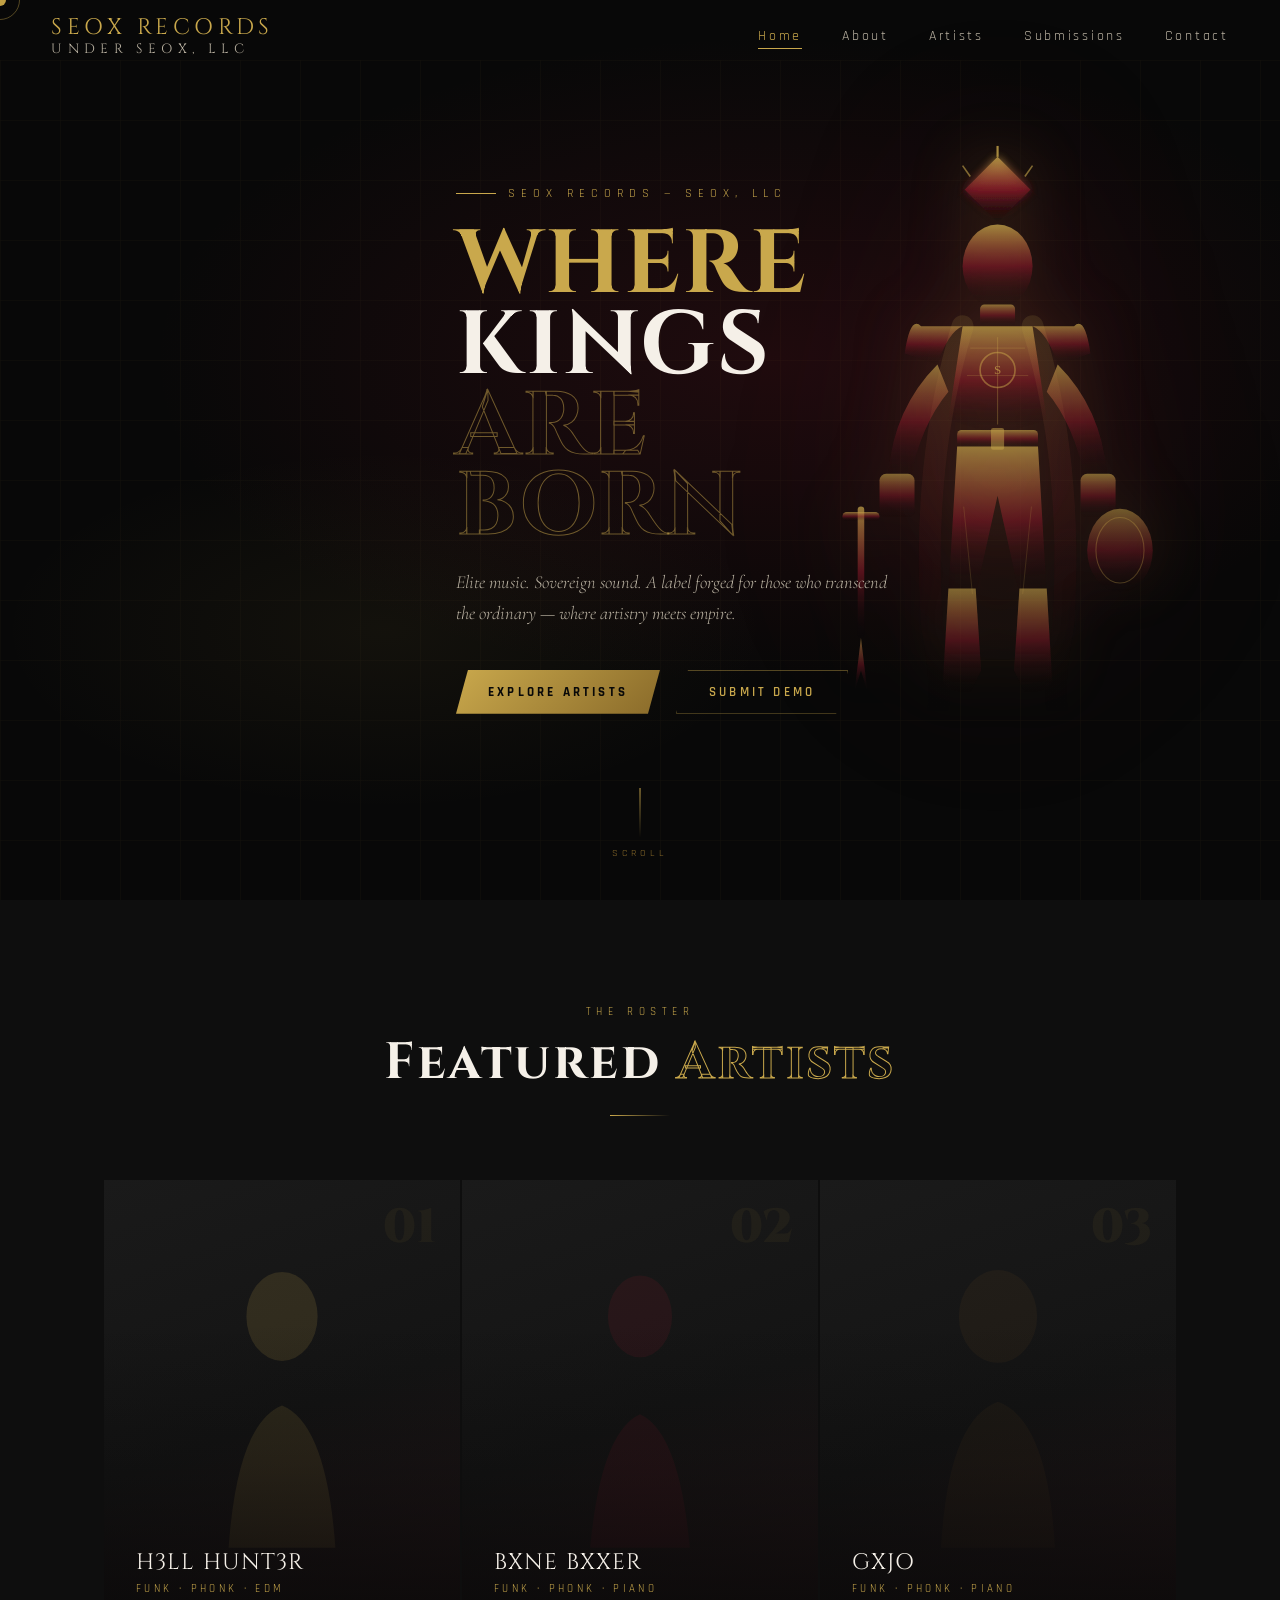
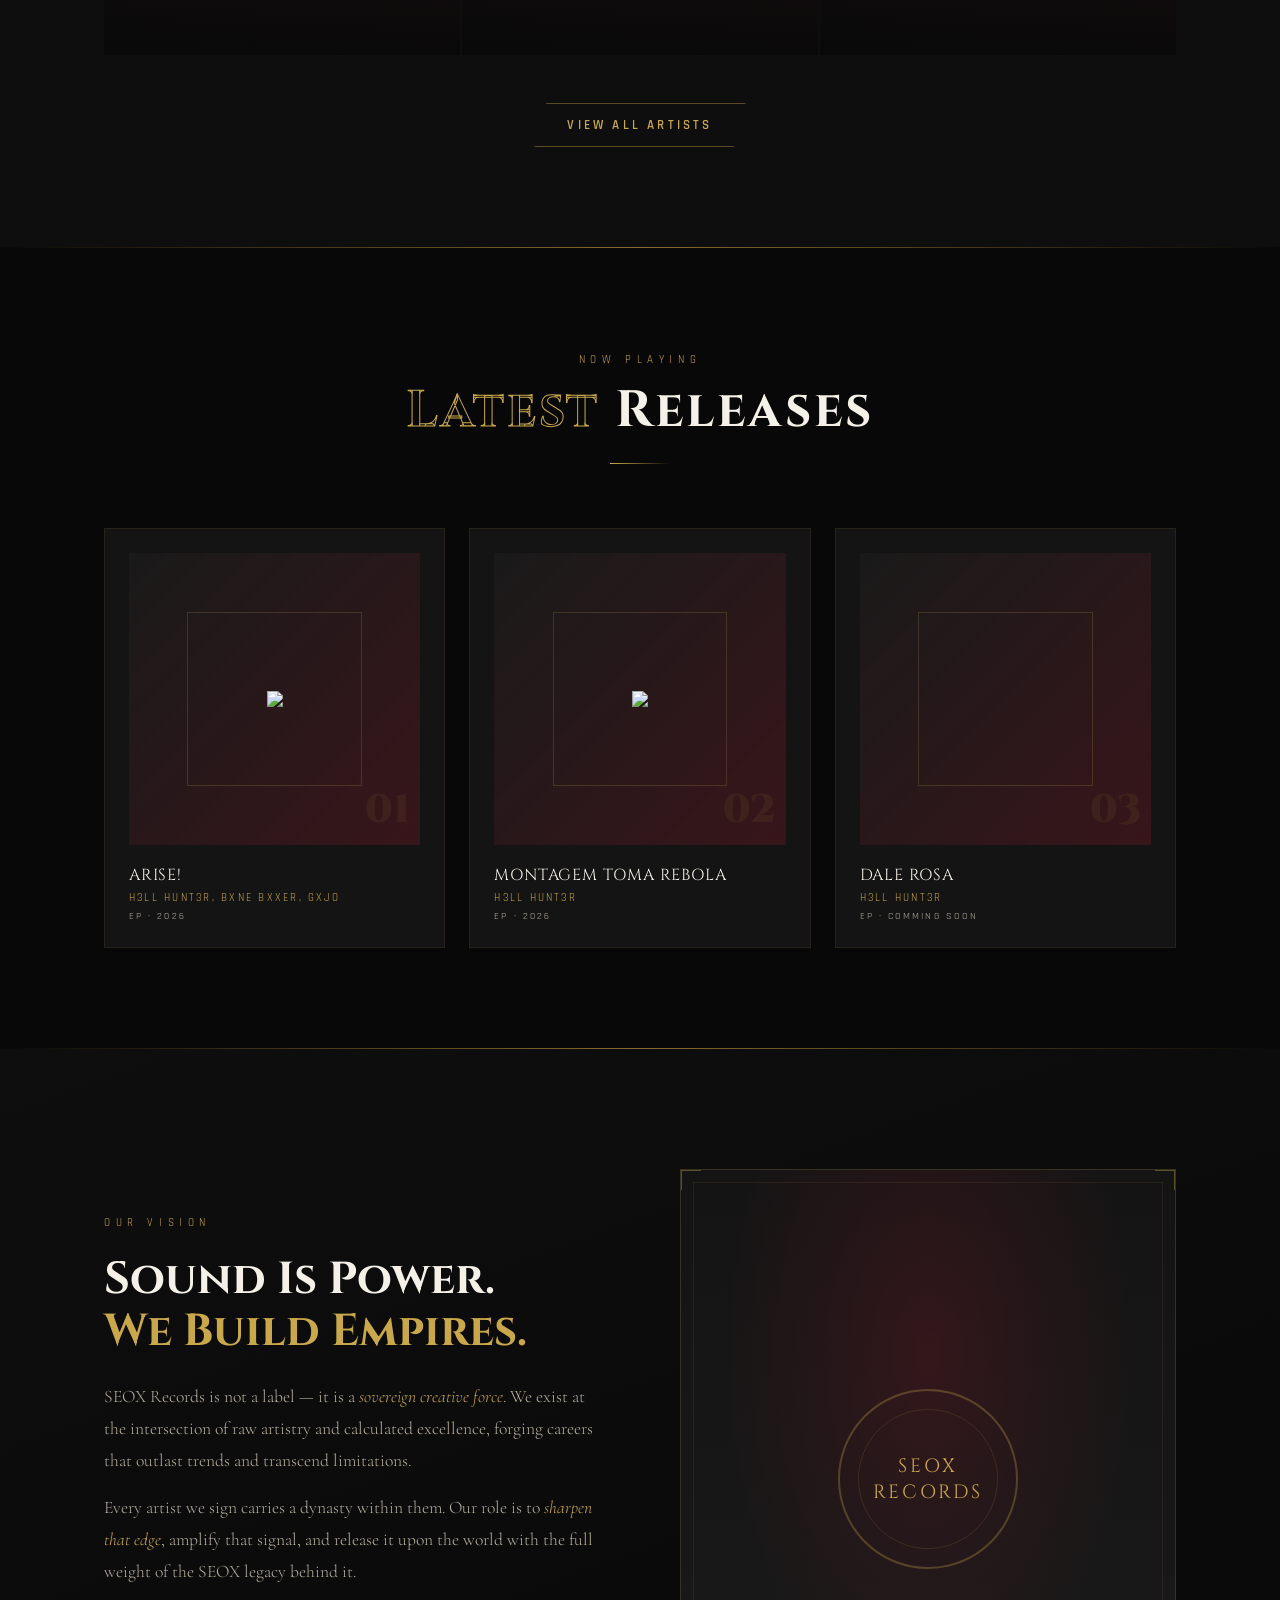
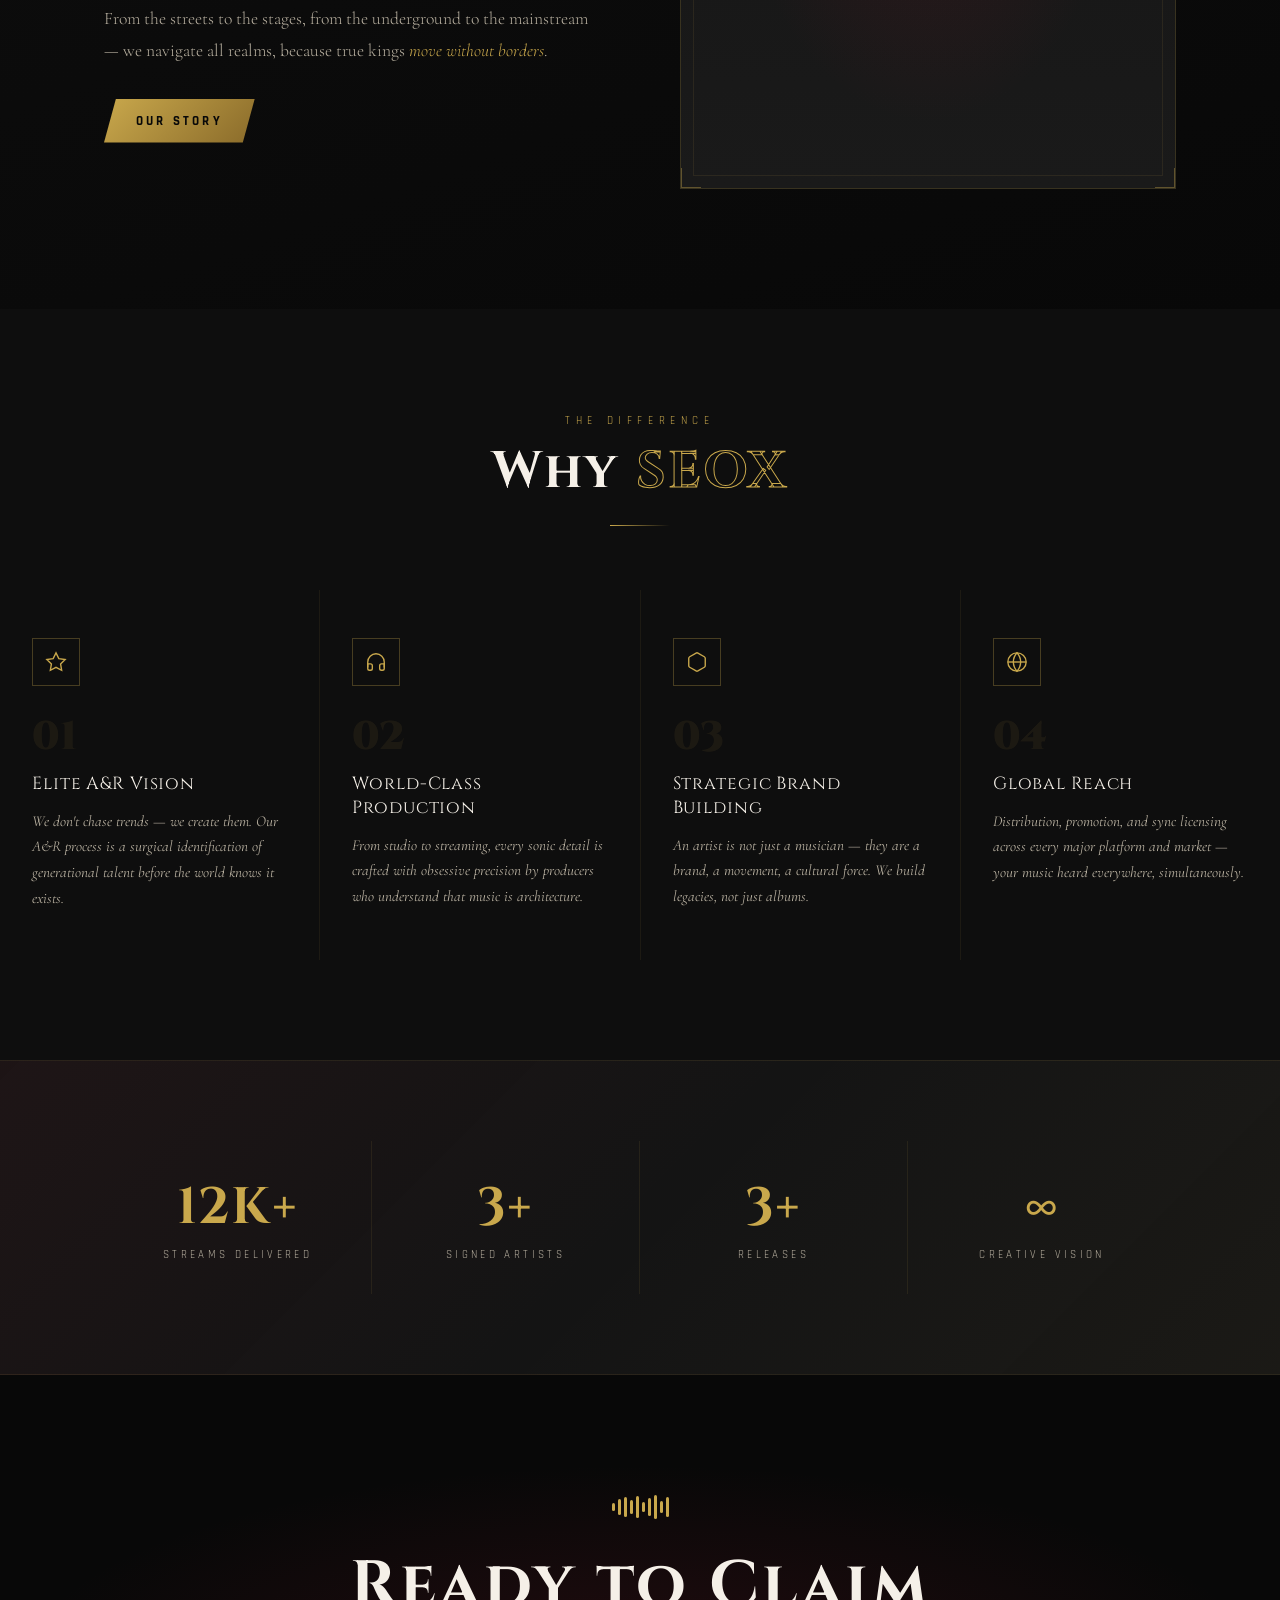
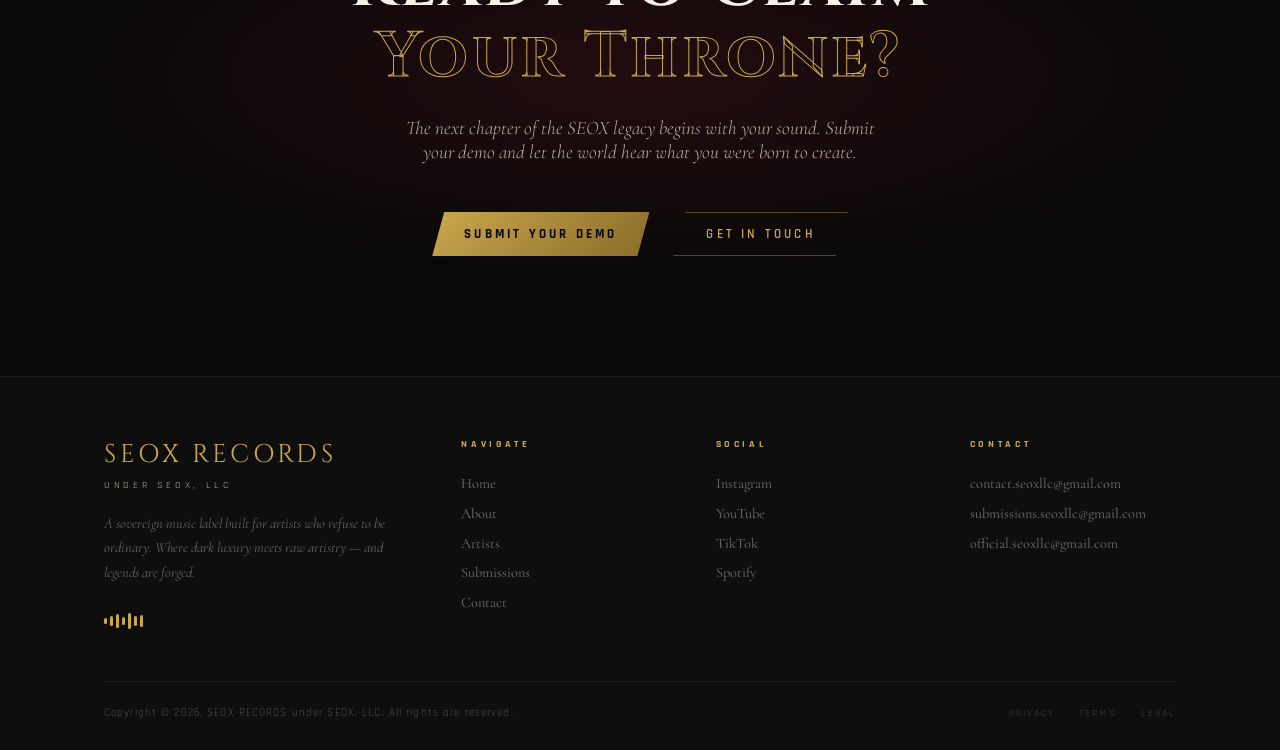
==== index.html @ daacbe4f "Add files via upload" ====
<!DOCTYPE html>
<html lang="en">
<head>
<meta charset="UTF-8"/>
<meta name="viewport" content="width=device-width, initial-scale=1.0"/>
<title>SEOX Records — EDM Record Label</title>
<link rel="preconnect" href="https://fonts.googleapis.com"/>
<link href="https://fonts.googleapis.com/css2?family=Cinzel:wght@400;600;700;900&family=Cormorant+Garamond:ital,wght@0,300;0,400;0,600;1,300;1,400&family=Rajdhani:wght@300;400;500;600;700&display=swap" rel="stylesheet"/>
<style>
:root {
  --gold: #C9A84C;
  --gold-light: #E8C97A;
  --gold-dim: #8A6B2A;
  --crimson: #8B1A2A;
  --crimson-bright: #C0283C;
  --black: #080808;
  --black-2: #0E0E0E;
  --black-3: #141414;
  --black-4: #1A1A1A;
  --black-5: #222;
  --white: #F5F0E8;
  --white-dim: #B8B0A0;
  --font-display: 'Cinzel', serif;
  --font-body: 'Cormorant Garamond', serif;
  --font-ui: 'Rajdhani', sans-serif;
}
*{margin:0;padding:0;box-sizing:border-box}
html{scroll-behavior:smooth}
body{
  background:var(--black);
  color:var(--white);
  font-family:var(--font-body);
  overflow-x:hidden;
  cursor:default;
}
.sr-only{position:absolute;width:1px;height:1px;overflow:hidden;clip:rect(0,0,0,0)}

/* ── SCROLLBAR ── */
::-webkit-scrollbar{width:4px}
::-webkit-scrollbar-track{background:var(--black)}
::-webkit-scrollbar-thumb{background:var(--gold-dim);border-radius:2px}

/* ── CURSOR ── */
.cursor{
  position:fixed;width:12px;height:12px;
  border-radius:50%;background:var(--gold);
  pointer-events:none;z-index:9999;
  transform:translate(-50%,-50%);
  transition:transform .15s ease, width .2s ease, height .2s ease, background .2s ease;
  mix-blend-mode:difference;
}
.cursor-ring{
  position:fixed;width:40px;height:40px;
  border-radius:50%;border:1px solid rgba(201,168,76,.4);
  pointer-events:none;z-index:9998;
  transform:translate(-50%,-50%);
  transition:transform .35s ease, width .3s ease, height .3s ease;
}
body:hover .cursor{opacity:1}

/* ── PARTICLES ── */
#particles{
  position:fixed;inset:0;pointer-events:none;z-index:0;overflow:hidden;
}
.particle{
  position:absolute;width:1px;height:1px;
  background:var(--gold);border-radius:50%;
  opacity:0;animation:particleDrift linear infinite;
}
@keyframes particleDrift{
  0%{opacity:0;transform:translateY(100vh) scale(0)}
  10%{opacity:.6}
  90%{opacity:.2}
  100%{opacity:0;transform:translateY(-20vh) scale(1.5)}
}

/* ── AUDIO WAVE ── */
.audio-wave{display:flex;align-items:center;gap:3px;height:24px}
.wave-bar{
  width:3px;background:var(--gold);border-radius:2px;
  animation:wavePulse ease-in-out infinite;
}
@keyframes wavePulse{
  0%,100%{transform:scaleY(.2);opacity:.4}
  50%{transform:scaleY(1);opacity:1}
}

/* ── NAVBAR ── */
#navbar{
  position:fixed;top:0;left:0;right:0;z-index:1000;
  padding:0 4%;
  background:rgba(8,8,8,0);
  border-bottom:1px solid rgba(201,168,76,0);
  transition:background .4s ease, border-color .4s ease, padding .3s ease;
  display:flex;align-items:center;justify-content:space-between;
  height:70px;
}
#navbar.scrolled{
  background:rgba(8,8,8,.92);
  border-bottom-color:rgba(201,168,76,.2);
  backdrop-filter:blur(12px);
  -webkit-backdrop-filter:blur(12px);
}
.nav-logo{
  font-family:var(--font-display);
  font-size:1.4rem;letter-spacing:.2em;
  color:var(--gold);
  text-decoration:none;cursor:pointer;
  position:relative;
}
.nav-logo span{color:var(--white-dim);font-size:.6em;display:block;letter-spacing:.4em;margin-top:-2px}
.nav-links{display:flex;align-items:center;gap:2.5rem;list-style:none}
.nav-links a{
  font-family:var(--font-ui);font-size:.85rem;
  letter-spacing:.2em;color:var(--white-dim);
  text-decoration:none;cursor:pointer;
  position:relative;transition:color .3s;
}
.nav-links a::after{
  content:'';position:absolute;bottom:-4px;left:0;right:0;
  height:1px;background:var(--gold);
  transform:scaleX(0);transform-origin:left;
  transition:transform .3s ease;
}
.nav-links a:hover,
.nav-links a.active{color:var(--gold)}
.nav-links a:hover::after,
.nav-links a.active::after{transform:scaleX(1)}

/* Hamburger */
.hamburger{
  display:none;flex-direction:column;gap:5px;
  cursor:pointer;padding:8px;
}
.hamburger span{
  width:24px;height:1.5px;background:var(--gold);
  display:block;transition:all .3s ease;
}
.hamburger.open span:nth-child(1){transform:translateY(6.5px) rotate(45deg)}
.hamburger.open span:nth-child(2){opacity:0}
.hamburger.open span:nth-child(3){transform:translateY(-6.5px) rotate(-45deg)}

.mobile-menu{
  position:fixed;inset:0;z-index:999;
  background:rgba(8,8,8,.97);
  display:flex;flex-direction:column;align-items:center;justify-content:center;
  gap:2.5rem;transform:translateX(100%);
  transition:transform .4s cubic-bezier(.76,0,.24,1);
}
.mobile-menu.open{transform:translateX(0)}
.mobile-menu a{
  font-family:var(--font-display);font-size:1.8rem;
  letter-spacing:.2em;color:var(--white-dim);
  text-decoration:none;cursor:pointer;
  transition:color .3s;
}
.mobile-menu a:hover{color:var(--gold)}

/* ── HERO ── */
#hero{
  height:100vh;position:relative;overflow:hidden;
  display:flex;align-items:center;justify-content:center;
}
.hero-bg{
  position:absolute;inset:0;
  background:
    radial-gradient(ellipse 80% 60% at 60% 40%, rgba(139,26,42,.18) 0%, transparent 60%),
    radial-gradient(ellipse 60% 40% at 30% 70%, rgba(201,168,76,.06) 0%, transparent 50%),
    var(--black);
}
.hero-grid{
  position:absolute;inset:0;opacity:.06;
  background-image:
    linear-gradient(rgba(201,168,76,.5) 1px, transparent 1px),
    linear-gradient(90deg, rgba(201,168,76,.5) 1px, transparent 1px);
  background-size:60px 60px;
  animation:gridDrift 20s linear infinite;
}
@keyframes gridDrift{0%{transform:translate(0,0)}100%{transform:translate(60px,60px)}}

.hero-warrior{
  position:absolute;right:5%;bottom:0;
  height:85vh;width:auto;max-width:45%;
  object-fit:contain;object-position:bottom;
  opacity:0;
  filter:
    drop-shadow(0 0 40px rgba(201,168,76,.3))
    drop-shadow(0 0 80px rgba(139,26,42,.4));
  animation:warriorReveal 1.5s 0.8s forwards cubic-bezier(.16,1,.3,1);
}
@keyframes warriorReveal{
  0%{opacity:0;transform:translateX(60px) scale(.95)}
  100%{opacity:1;transform:translateX(0) scale(1)}
}

/* SVG warrior silhouette */
.hero-warrior-svg{
  position:absolute;right:5%;bottom:0;
  height:85vh;width:auto;
  opacity:0;
  filter:drop-shadow(0 0 30px rgba(201,168,76,.25)) drop-shadow(0 0 80px rgba(139,26,42,.35));
  animation:warriorReveal 1.5s .8s forwards cubic-bezier(.16,1,.3,1);
}

.hero-content{
  position:relative;z-index:2;
  max-width:560px;padding:0 5%;
  margin-left:5%;
  animation:heroTextReveal .8s .3s both;
}
@keyframes heroTextReveal{
  from{opacity:0;transform:translateY(30px)}
  to{opacity:1;transform:translateY(0)}
}
.hero-eyebrow{
  font-family:var(--font-ui);font-size:.75rem;
  letter-spacing:.5em;color:var(--gold);
  margin-bottom:1.5rem;
  display:flex;align-items:center;gap:12px;
}
.hero-eyebrow::before{content:'';width:40px;height:1px;background:var(--gold)}
.hero-title{
  font-family:var(--font-display);
  font-size:clamp(3rem, 7vw, 6rem);
  font-weight:700;line-height:.9;
  color:var(--white);
  margin-bottom:1.2rem;
  letter-spacing:.02em;
}
.hero-title .gold{color:var(--gold)}
.hero-title .line2{
  color:transparent;
  -webkit-text-stroke:1px rgba(201,168,76,.5);
}
.hero-sub{
  font-family:var(--font-body);font-size:1.15rem;
  color:var(--white-dim);line-height:1.7;
  margin-bottom:2.5rem;font-weight:300;font-style:italic;
}
.hero-ctas{display:flex;gap:1rem;flex-wrap:wrap}
.btn-primary{
  font-family:var(--font-ui);font-size:.8rem;
  letter-spacing:.25em;padding:14px 32px;
  background:linear-gradient(135deg, var(--gold), var(--gold-dim));
  color:var(--black);font-weight:700;
  border:none;cursor:pointer;
  clip-path:polygon(12px 0%, 100% 0%, calc(100% - 12px) 100%, 0% 100%);
  transition:all .3s ease;
  text-transform:uppercase;
  position:relative;overflow:hidden;
}
.btn-primary::after{
  content:'';position:absolute;inset:0;
  background:linear-gradient(135deg, var(--gold-light), var(--gold));
  opacity:0;transition:opacity .3s;
}
.btn-primary:hover::after{opacity:1}
.btn-primary:hover{transform:translateY(-2px);box-shadow:0 8px 30px rgba(201,168,76,.3)}
.btn-secondary{
  font-family:var(--font-ui);font-size:.8rem;
  letter-spacing:.25em;padding:13px 32px;
  background:transparent;
  color:var(--gold);font-weight:600;
  border:1px solid rgba(201,168,76,.4);cursor:pointer;
  clip-path:polygon(12px 0%, 100% 0%, calc(100% - 12px) 100%, 0% 100%);
  transition:all .3s ease;text-transform:uppercase;
}
.btn-secondary:hover{
  background:rgba(201,168,76,.08);
  border-color:var(--gold);
  transform:translateY(-2px);
}
.hero-scroll{
  position:absolute;bottom:40px;left:50%;transform:translateX(-50%);
  display:flex;flex-direction:column;align-items:center;gap:8px;
  animation:pulse 2s infinite;
}
@keyframes pulse{0%,100%{opacity:.4}50%{opacity:1}}
.hero-scroll span{font-family:var(--font-ui);font-size:.65rem;letter-spacing:.4em;color:var(--gold-dim)}
.scroll-line{width:1px;height:50px;background:linear-gradient(var(--gold), transparent)}

/* ── SECTIONS COMMON ── */
section{position:relative;z-index:1}
.section-inner{max-width:1200px;margin:0 auto;padding:0 5%}

.section-header{
  text-align:center;margin-bottom:4rem;
}
.section-eyebrow{
  font-family:var(--font-ui);font-size:.7rem;
  letter-spacing:.5em;color:var(--gold);
  margin-bottom:1rem;display:inline-block;
}
.section-title{
  font-family:var(--font-display);
  font-size:clamp(2rem, 4vw, 3.2rem);
  color:var(--white);letter-spacing:.05em;
  line-height:1.1;
}
.section-title em{
  color:transparent;
  -webkit-text-stroke:1px var(--gold);
  font-style:normal;
}
.section-rule{
  width:60px;height:1px;
  background:linear-gradient(90deg, var(--gold), transparent);
  margin:1.5rem auto 0;
}

/* ── FEATURED ARTISTS ── */
#featured-artists{padding:100px 0;background:var(--black-2)}
.artists-grid{
  display:grid;
  grid-template-columns:repeat(auto-fit, minmax(260px, 1fr));
  gap:2px;
}
.artist-card{
  position:relative;overflow:hidden;
  aspect-ratio:3/4;cursor:pointer;
  background:var(--black-3);
}
.artist-img-placeholder{
  width:100%;height:100%;
  background:linear-gradient(160deg, var(--black-4) 0%, var(--black-3) 50%, rgba(139,26,42,.15) 100%);
  display:flex;align-items:flex-end;justify-content:center;
  padding-bottom:30%;
}
.artist-silhouette{
  width:50%;opacity:.15;
}
.artist-overlay{
  position:absolute;inset:0;
  background:linear-gradient(to top, rgba(8,8,8,.95) 0%, rgba(8,8,8,.3) 40%, transparent 70%);
  transition:all .4s ease;
}
.artist-card:hover .artist-overlay{
  background:linear-gradient(to top, rgba(8,8,8,.98) 0%, rgba(8,8,8,.6) 50%, rgba(139,26,42,.2) 100%);
}
.artist-info{
  position:absolute;bottom:0;left:0;right:0;
  padding:2rem;transform:translateY(30px);
  transition:transform .4s cubic-bezier(.16,1,.3,1);
}
.artist-card:hover .artist-info{transform:translateY(0)}
.artist-name{
  font-family:var(--font-display);font-size:1.4rem;
  color:var(--white);letter-spacing:.05em;
  margin-bottom:.3rem;
}
.artist-genre{
  font-family:var(--font-ui);font-size:.7rem;
  letter-spacing:.3em;color:var(--gold);
}
.artist-desc{
  font-family:var(--font-body);font-size:.9rem;
  color:var(--white-dim);margin-top:.8rem;
  line-height:1.6;font-style:italic;
  opacity:0;transition:opacity .4s .1s ease;
  max-height:0;overflow:hidden;
  transition:opacity .4s .1s, max-height .4s .1s;
}
.artist-card:hover .artist-desc{opacity:1;max-height:100px}
.artist-links{
  display:flex;gap:.8rem;margin-top:1rem;
  opacity:0;transform:translateY(10px);
  transition:all .4s .15s ease;
}
.artist-card:hover .artist-links{opacity:1;transform:translateY(0)}
.artist-link-btn{
  font-family:var(--font-ui);font-size:.65rem;letter-spacing:.2em;
  padding:6px 14px;border:1px solid rgba(201,168,76,.4);
  color:var(--gold);background:rgba(8,8,8,.6);
  cursor:pointer;transition:all .3s;text-transform:uppercase;
}
.artist-link-btn:hover{background:rgba(201,168,76,.15);border-color:var(--gold)}
.artist-number{
  position:absolute;top:1.5rem;right:1.5rem;
  font-family:var(--font-display);font-size:3rem;
  color:rgba(201,168,76,.06);font-weight:900;
  line-height:1;
}

/* ── LATEST RELEASES ── */
#latest-releases{padding:100px 0}
.releases-row{
  display:grid;
  grid-template-columns:repeat(auto-fit, minmax(220px, 1fr));
  gap:1.5rem;
}
.release-card{
  background:var(--black-3);
  border:1px solid rgba(201,168,76,.1);
  padding:1.5rem;cursor:pointer;
  transition:all .4s ease;
  position:relative;overflow:hidden;
}
.release-card::before{
  content:'';position:absolute;top:0;left:0;right:0;
  height:2px;background:linear-gradient(90deg, var(--crimson), var(--gold));
  transform:scaleX(0);transform-origin:left;
  transition:transform .4s ease;
}
.release-card:hover{border-color:rgba(201,168,76,.3);transform:translateY(-4px)}
.release-card:hover::before{transform:scaleX(1)}
.release-cover{
  width:100%;aspect-ratio:1;
  background:linear-gradient(135deg, var(--black-4), rgba(139,26,42,.3));
  margin-bottom:1.2rem;display:flex;align-items:center;justify-content:center;
  position:relative;overflow:hidden;
}
.release-cover-inner{
  width:60%;height:60%;
  border:1px solid rgba(201,168,76,.2);
  display:flex;align-items:center;justify-content:center;
}
.release-cover-inner svg{width:40%;height:40%;opacity:.4}
.release-num{
  position:absolute;bottom:8px;right:10px;
  font-family:var(--font-display);font-size:2.5rem;
  color:rgba(201,168,76,.08);font-weight:900;
}
.release-title{
  font-family:var(--font-display);font-size:1rem;
  color:var(--white);letter-spacing:.05em;margin-bottom:.3rem;
}
.release-artist{
  font-family:var(--font-ui);font-size:.7rem;
  letter-spacing:.2em;color:var(--gold);margin-bottom:.3rem;
}
.release-type{
  font-family:var(--font-ui);font-size:.65rem;
  letter-spacing:.2em;color:var(--white-dim);
}

/* ── VISION ── */
#label-vision{
  padding:120px 0;
  background:linear-gradient(160deg, var(--black-2) 0%, var(--black) 100%);
}
.vision-layout{
  display:grid;
  grid-template-columns:1fr 1fr;
  gap:80px;align-items:center;
}
.vision-text .kicker{
  font-family:var(--font-ui);font-size:.7rem;
  letter-spacing:.5em;color:var(--gold);
  margin-bottom:1.5rem;display:block;
}
.vision-text h2{
  font-family:var(--font-display);
  font-size:clamp(2rem, 3.5vw, 2.8rem);
  color:var(--white);line-height:1.15;
  margin-bottom:1.5rem;
}
.vision-text p{
  font-family:var(--font-body);font-size:1.1rem;
  color:var(--white-dim);line-height:1.8;
  margin-bottom:1rem;font-weight:300;
}
.vision-text em{color:var(--gold);font-style:italic}
.vision-visual{
  position:relative;
}
.vision-frame{
  width:100%;aspect-ratio:4/5;
  border:1px solid rgba(201,168,76,.2);
  position:relative;overflow:hidden;
  background:var(--black-3);
}
.vision-frame::before{
  content:'';position:absolute;
  top:12px;left:12px;right:12px;bottom:12px;
  border:1px solid rgba(201,168,76,.1);
  pointer-events:none;z-index:2;
}
.vision-inner{
  width:100%;height:100%;
  background:radial-gradient(ellipse at 50% 30%, rgba(139,26,42,.25) 0%, transparent 60%),
    linear-gradient(180deg, var(--black-3) 0%, var(--black-4) 100%);
  display:flex;align-items:center;justify-content:center;
}
.vision-emblem{
  width:180px;height:180px;
  border:2px solid rgba(201,168,76,.3);
  border-radius:50%;
  display:flex;align-items:center;justify-content:center;
  position:relative;
  animation:rotateSlow 20s linear infinite;
}
@keyframes rotateSlow{from{transform:rotate(0deg)}to{transform:rotate(360deg)}}
.vision-emblem-inner{
  width:140px;height:140px;
  border:1px solid rgba(201,168,76,.15);
  border-radius:50%;
  display:flex;align-items:center;justify-content:center;
  animation:rotateSlow 20s linear infinite reverse;
}
.vision-emblem-text{
  font-family:var(--font-display);font-size:1.2rem;
  color:var(--gold);letter-spacing:.15em;
  text-align:center;line-height:1.4;
}
.vision-corner{
  position:absolute;width:20px;height:20px;
  border-color:var(--gold);border-style:solid;opacity:.4;
}
.vision-corner.tl{top:0;left:0;border-width:1px 0 0 1px}
.vision-corner.tr{top:0;right:0;border-width:1px 1px 0 0}
.vision-corner.bl{bottom:0;left:0;border-width:0 0 1px 1px}
.vision-corner.br{bottom:0;right:0;border-width:0 1px 1px 0}

/* ── WHY SEOX ── */
#why-seox{padding:100px 0;background:var(--black-2)}
.why-grid{
  display:grid;
  grid-template-columns:repeat(auto-fit, minmax(220px, 1fr));
  gap:1px;background:rgba(201,168,76,.08);
}
.why-item{
  background:var(--black-2);padding:3rem 2rem;
  transition:background .3s;
}
.why-item:hover{background:rgba(201,168,76,.04)}
.why-icon{
  width:48px;height:48px;
  border:1px solid rgba(201,168,76,.3);
  display:flex;align-items:center;justify-content:center;
  margin-bottom:1.5rem;
  transition:border-color .3s, background .3s;
}
.why-item:hover .why-icon{border-color:var(--gold);background:rgba(201,168,76,.08)}
.why-icon svg{width:22px;height:22px;stroke:var(--gold);fill:none;stroke-width:1.5}
.why-num{
  font-family:var(--font-display);font-size:2.5rem;
  color:rgba(201,168,76,.08);font-weight:900;
  margin-bottom:.5rem;
}
.why-title{
  font-family:var(--font-display);font-size:1.1rem;
  color:var(--white);letter-spacing:.05em;
  margin-bottom:.8rem;
}
.why-desc{
  font-family:var(--font-body);font-size:.95rem;
  color:var(--white-dim);line-height:1.7;font-style:italic;
}

/* ── STATS ── */
#stats{
  padding:80px 0;
  background:linear-gradient(135deg, rgba(139,26,42,.08) 0%, rgba(8,8,8,0) 50%, rgba(201,168,76,.04) 100%),
    var(--black-3);
  border-top:1px solid rgba(201,168,76,.1);
  border-bottom:1px solid rgba(201,168,76,.1);
}
.stats-row{
  display:grid;
  grid-template-columns:repeat(4, 1fr);
  gap:0;
}
.stat-item{
  text-align:center;padding:2rem;
  border-right:1px solid rgba(201,168,76,.1);
}
.stat-item:last-child{border-right:none}
.stat-num{
  font-family:var(--font-display);
  font-size:clamp(2rem, 4vw, 3.5rem);
  color:var(--gold);font-weight:700;
  letter-spacing:.02em;
  margin-bottom:.4rem;
}
.stat-label{
  font-family:var(--font-ui);font-size:.7rem;
  letter-spacing:.3em;color:var(--white-dim);
  text-transform:uppercase;
}

/* ── CTA BANNER ── */
#cta-section{
  padding:120px 0;
  background:
    radial-gradient(ellipse 70% 50% at 50% 50%, rgba(139,26,42,.2) 0%, transparent 70%),
    var(--black);
  text-align:center;
}
.cta-inner h2{
  font-family:var(--font-display);
  font-size:clamp(2rem, 5vw, 4rem);
  color:var(--white);letter-spacing:.05em;
  margin-bottom:1.5rem;line-height:1.1;
}
.cta-inner h2 span{
  color:transparent;
  -webkit-text-stroke:1px var(--gold);
}
.cta-inner p{
  font-family:var(--font-body);font-size:1.2rem;
  color:var(--white-dim);margin-bottom:3rem;
  max-width:500px;margin-left:auto;margin-right:auto;
  font-style:italic;font-weight:300;
}
.cta-buttons{display:flex;gap:1.5rem;justify-content:center;flex-wrap:wrap}

/* ── PAGE WRAPPER ── */
.page{display:none;min-height:100vh}
.page.active{display:block}

/* ── PAGE HERO (non-home) ── */
.page-hero{
  height:55vh;min-height:400px;
  display:flex;align-items:flex-end;
  padding-bottom:80px;
  position:relative;overflow:hidden;
}
.page-hero-bg{
  position:absolute;inset:0;
  background:
    linear-gradient(to bottom, rgba(8,8,8,.2) 0%, rgba(8,8,8,.9) 80%, var(--black) 100%),
    radial-gradient(ellipse 80% 60% at 50% 30%, rgba(201,168,76,.06) 0%, transparent 60%),
    var(--black-2);
}
.page-hero-line{
  position:absolute;bottom:0;left:5%;right:5%;
  height:1px;background:linear-gradient(90deg, transparent, var(--gold-dim), transparent);
}
.page-hero-content{position:relative;z-index:1;padding:0 5%}
.page-hero-eyebrow{
  font-family:var(--font-ui);font-size:.7rem;
  letter-spacing:.5em;color:var(--gold);
  margin-bottom:1rem;
}
.page-hero-title{
  font-family:var(--font-display);
  font-size:clamp(3rem, 6vw, 5rem);
  color:var(--white);letter-spacing:.05em;
  line-height:.9;
}

/* ── ABOUT PAGE ── */
#about-content{padding:100px 0;background:var(--black)}
.about-intro{
  display:grid;grid-template-columns:1fr 1fr;
  gap:80px;margin-bottom:100px;
  align-items:center;
}
.about-intro p{
  font-family:var(--font-body);font-size:1.15rem;
  color:var(--white-dim);line-height:1.9;
  font-weight:300;margin-bottom:1.2rem;
}
.about-intro h2{
  font-family:var(--font-display);
  font-size:clamp(1.8rem, 3vw, 2.5rem);
  color:var(--white);line-height:1.2;
  margin-bottom:1.5rem;
}
.about-intro h2 span{color:var(--gold)}
.about-quote{
  border-left:2px solid var(--gold);
  padding-left:2rem;margin:2rem 0;
  font-family:var(--font-body);font-size:1.3rem;
  color:var(--white);font-style:italic;
  line-height:1.6;
}
.values-grid{
  display:grid;
  grid-template-columns:repeat(3, 1fr);
  gap:1px;background:rgba(201,168,76,.06);
  margin-bottom:100px;
}
.value-item{
  background:var(--black);padding:3rem 2.5rem;
  border-top:1px solid rgba(201,168,76,.1);
  transition:background .3s;
}
.value-item:hover{background:rgba(201,168,76,.03)}
.value-roman{
  font-family:var(--font-display);font-size:3rem;
  color:rgba(201,168,76,.12);font-weight:900;
  margin-bottom:1rem;
}
.value-name{
  font-family:var(--font-display);font-size:1.2rem;
  color:var(--gold);letter-spacing:.1em;
  margin-bottom:.8rem;
}
.value-desc{
  font-family:var(--font-body);font-size:1rem;
  color:var(--white-dim);line-height:1.7;
  font-style:italic;
}

/* Timeline */
.timeline{padding:60px 0}
.timeline-title{
  font-family:var(--font-display);
  font-size:clamp(1.8rem, 3vw, 2.5rem);
  color:var(--white);text-align:center;
  margin-bottom:4rem;letter-spacing:.05em;
}
.timeline-list{
  position:relative;
  padding-left:60px;
}
.timeline-list::before{
  content:'';position:absolute;left:20px;top:0;bottom:0;
  width:1px;background:linear-gradient(180deg, var(--gold), var(--crimson), transparent);
}
.timeline-item{
  position:relative;margin-bottom:3rem;
}
.timeline-dot{
  position:absolute;left:-47px;
  width:14px;height:14px;
  border:2px solid var(--gold);border-radius:50%;
  background:var(--black);top:4px;
  box-shadow:0 0 12px rgba(201,168,76,.4);
}
.timeline-year{
  font-family:var(--font-display);font-size:.9rem;
  color:var(--gold);letter-spacing:.2em;
  margin-bottom:.4rem;
}
.timeline-event{
  font-family:var(--font-display);font-size:1.1rem;
  color:var(--white);margin-bottom:.4rem;
}
.timeline-detail{
  font-family:var(--font-body);font-size:.95rem;
  color:var(--white-dim);line-height:1.6;font-style:italic;
}

/* ── ARTISTS PAGE ── */
#artists-content{padding:80px 0}
.artists-full-grid{
  display:grid;
  grid-template-columns:repeat(auto-fill, minmax(280px, 1fr));
  gap:2px;
}

/* ── SUBMISSIONS PAGE ── */
#submissions-content{padding:80px 0}
.submissions-layout{
  display:grid;grid-template-columns:1fr 1.5fr;
  gap:80px;align-items:start;
}
.submissions-info h2{
  font-family:var(--font-display);
  font-size:clamp(1.5rem, 2.5vw, 2rem);
  color:var(--white);margin-bottom:1.5rem;
  letter-spacing:.05em;
}
.submissions-info p{
  font-family:var(--font-body);font-size:1.05rem;
  color:var(--white-dim);line-height:1.8;
  margin-bottom:1rem;font-style:italic;
}
.guidelines{margin-top:2.5rem}
.guidelines h3{
  font-family:var(--font-ui);font-size:.7rem;
  letter-spacing:.4em;color:var(--gold);
  margin-bottom:1.2rem;
}
.guideline-item{
  display:flex;align-items:flex-start;gap:1rem;
  margin-bottom:1rem;
  font-family:var(--font-body);font-size:.95rem;
  color:var(--white-dim);line-height:1.6;
}
.guideline-item::before{
  content:'◆';color:var(--gold);font-size:.5rem;
  margin-top:6px;flex-shrink:0;
}
.acceptance-notice{
  margin-top:2.5rem;padding:1.5rem;
  border:1px solid rgba(201,168,76,.2);
  background:rgba(201,168,76,.03);
  font-family:var(--font-body);font-size:.95rem;
  color:var(--white-dim);line-height:1.7;font-style:italic;
}
.acceptance-notice strong{
  display:block;font-family:var(--font-display);
  font-size:.9rem;color:var(--gold);
  letter-spacing:.1em;margin-bottom:.5rem;
  font-style:normal;
}
.form-container{
  background:var(--black-3);
  border:1px solid rgba(201,168,76,.15);
  padding:2.5rem;
}
.form-container h3{
  font-family:var(--font-display);font-size:1.3rem;
  color:var(--gold);letter-spacing:.1em;
  margin-bottom:.5rem;
}
.form-container p{
  font-family:var(--font-body);font-size:.95rem;
  color:var(--white-dim);margin-bottom:1.5rem;
  font-style:italic;
}
.google-form-embed{
  width:100%;height:680px;border:none;
  background:transparent;
  border-top:1px solid rgba(201,168,76,.1);
  padding-top:1rem;
}
.form-placeholder{
  background:var(--black-4);
  border:1px dashed rgba(201,168,76,.2);
  padding:3rem;text-align:center;
  margin-top:1rem;
}
.form-placeholder p{
  font-family:var(--font-ui);font-size:.8rem;
  letter-spacing:.2em;color:var(--gold-dim);
  margin-bottom:.5rem;
}
.form-placeholder small{
  font-family:var(--font-body);font-size:.85rem;
  color:rgba(255,255,255,.3);display:block;
  margin-top:.5rem;font-style:italic;
}

/* ── CONTACT PAGE ── */
#contact-content{padding:80px 0}
.contact-layout{
  display:grid;grid-template-columns:1fr 1.6fr;
  gap:80px;
}
.contact-info h2{
  font-family:var(--font-display);
  font-size:clamp(1.5rem, 2.5vw, 2rem);
  color:var(--white);margin-bottom:1.5rem;
  letter-spacing:.05em;
}
.contact-info p{
  font-family:var(--font-body);font-size:1.05rem;
  color:var(--white-dim);line-height:1.8;
  margin-bottom:2rem;font-style:italic;
}
.contact-detail{
  margin-bottom:1.5rem;
}
.contact-detail-label{
  font-family:var(--font-ui);font-size:.65rem;
  letter-spacing:.4em;color:var(--gold);
  margin-bottom:.3rem;
}
.contact-detail-val{
  font-family:var(--font-body);font-size:1rem;
  color:var(--white-dim);
}
.social-links{
  display:flex;gap:1rem;flex-wrap:wrap;margin-top:2rem;
}
.social-link{
  font-family:var(--font-ui);font-size:.7rem;
  letter-spacing:.2em;padding:8px 20px;
  border:1px solid rgba(201,168,76,.25);
  color:var(--gold-dim);cursor:pointer;
  transition:all .3s;text-decoration:none;
  display:inline-block;
}
.social-link:hover{border-color:var(--gold);color:var(--gold);background:rgba(201,168,76,.08)}

/* Premium Form */
.premium-form{
  background:var(--black-3);
  border:1px solid rgba(201,168,76,.15);
  padding:2.5rem;
}
.form-row{
  display:grid;grid-template-columns:1fr 1fr;
  gap:1.2rem;margin-bottom:1.2rem;
}
.form-field{margin-bottom:1.2rem}
.form-field label{
  display:block;
  font-family:var(--font-ui);font-size:.65rem;
  letter-spacing:.35em;color:var(--gold-dim);
  margin-bottom:.5rem;
}
.form-field input,
.form-field select,
.form-field textarea{
  width:100%;background:var(--black-4);
  border:1px solid rgba(201,168,76,.15);
  color:var(--white);
  font-family:var(--font-body);font-size:1rem;
  padding:.8rem 1rem;outline:none;
  transition:border-color .3s,background .3s;
  -webkit-appearance:none;appearance:none;
}
.form-field select{
  cursor:pointer;
  background-image:url("data:image/svg+xml,%3Csvg xmlns='http://www.w3.org/2000/svg' width='12' height='8'%3E%3Cpath d='M1 1l5 5 5-5' stroke='%23C9A84C' stroke-width='1.5' fill='none'/%3E%3C/svg%3E");
  background-repeat:no-repeat;
  background-position:calc(100% - 1rem) 50%;
  padding-right:2.5rem;
}
.form-field select option{background:var(--black-3);color:var(--white)}
.form-field input:focus,
.form-field select:focus,
.form-field textarea:focus{
  border-color:rgba(201,168,76,.5);
  background:rgba(201,168,76,.03);
}
.form-field textarea{resize:vertical;min-height:140px;line-height:1.6}
.form-submit{
  width:100%;padding:1rem;
  background:linear-gradient(135deg, var(--gold), var(--gold-dim));
  border:none;cursor:pointer;
  font-family:var(--font-ui);font-size:.8rem;
  letter-spacing:.3em;font-weight:700;
  color:var(--black);text-transform:uppercase;
  transition:all .3s;
  clip-path:polygon(12px 0%, 100% 0%, calc(100% - 12px) 100%, 0% 100%);
}
.form-submit:hover{background:linear-gradient(135deg, var(--gold-light), var(--gold));transform:translateY(-2px)}
.form-success{
  display:none;text-align:center;padding:2rem;
  font-family:var(--font-body);font-size:1.1rem;
  color:var(--gold);font-style:italic;
}

/* ── FOOTER ── */
#footer{
  background:var(--black-2);
  border-top:1px solid rgba(201,168,76,.1);
  padding:60px 0 30px;
}
.footer-inner{
  max-width:1200px;margin:0 auto;padding:0 5%;
}
.footer-top{
  display:grid;grid-template-columns:1.5fr 1fr 1fr 1fr;
  gap:3rem;margin-bottom:3rem;
}
.footer-brand .logo{
  font-family:var(--font-display);font-size:1.6rem;
  letter-spacing:.15em;color:var(--gold);
  display:block;margin-bottom:.4rem;
}
.footer-brand .sub{
  font-family:var(--font-ui);font-size:.65rem;
  letter-spacing:.35em;color:var(--white-dim);
  margin-bottom:1.2rem;display:block;
}
.footer-brand p{
  font-family:var(--font-body);font-size:.9rem;
  color:rgba(255,255,255,.35);line-height:1.7;
  font-style:italic;
}
.footer-col h4{
  font-family:var(--font-ui);font-size:.65rem;
  letter-spacing:.35em;color:var(--gold);
  margin-bottom:1.5rem;
}
.footer-col ul{list-style:none}
.footer-col li{
  margin-bottom:.8rem;
  font-family:var(--font-body);font-size:.9rem;
}
.footer-col a{
  color:rgba(255,255,255,.4);
  text-decoration:none;cursor:pointer;
  transition:color .3s;
}
.footer-col a:hover{color:var(--gold)}
.footer-bottom{
  border-top:1px solid rgba(255,255,255,.05);
  padding-top:1.5rem;
  display:flex;align-items:center;justify-content:space-between;
  gap:1rem;flex-wrap:wrap;
}
.footer-copy{
  font-family:var(--font-ui);font-size:.7rem;
  letter-spacing:.1em;color:rgba(255,255,255,.25);
}
.footer-wave{display:flex;align-items:center;gap:3px}

/* ── FADE-IN ANIMATION ── */
.fade-up{
  opacity:0;transform:translateY(30px);
  transition:opacity .8s ease, transform .8s ease;
}
.fade-up.visible{opacity:1;transform:translateY(0)}

/* ── GOLD DIVIDER ── */
.gold-divider{
  height:1px;
  background:linear-gradient(90deg, transparent, var(--gold-dim), transparent);
  margin:0;
}

/* ── RESPONSIVE ── */
@media(max-width:1024px){
  .vision-layout{grid-template-columns:1fr;gap:3rem}
  .about-intro{grid-template-columns:1fr;gap:2rem}
  .submissions-layout{grid-template-columns:1fr;gap:2rem}
  .contact-layout{grid-template-columns:1fr;gap:2rem}
  .values-grid{grid-template-columns:1fr 1fr}
  .footer-top{grid-template-columns:1fr 1fr;gap:2rem}
  .stats-row{grid-template-columns:repeat(2,1fr)}
  .stat-item:nth-child(2){border-right:none}
  .stat-item:nth-child(3){border-right:1px solid rgba(201,168,76,.1)}
  .stat-item:nth-child(3),
  .stat-item:nth-child(4){border-top:1px solid rgba(201,168,76,.1)}
}
@media(max-width:768px){
  .nav-links{display:none}
  .hamburger{display:flex}
  .hero-warrior-svg{right:-10%;height:60vh;opacity:.3}
  .hero-content{margin-left:0}
  .form-row{grid-template-columns:1fr}
  .values-grid{grid-template-columns:1fr}
  .stats-row{grid-template-columns:repeat(2,1fr)}
  .footer-top{grid-template-columns:1fr}
  .artists-grid{grid-template-columns:1fr 1fr}
  .releases-row{grid-template-columns:repeat(2,1fr)}
  .why-grid{grid-template-columns:1fr}
  .footer-bottom{flex-direction:column;text-align:center}
  .hero-title{font-size:clamp(2.5rem,10vw,4.5rem)}
}
@media(max-width:480px){
  .artists-grid{grid-template-columns:1fr}
  .hero-ctas{flex-direction:column}
  .btn-primary,.btn-secondary{text-align:center}
  .releases-row{grid-template-columns:1fr}
  .stats-row{grid-template-columns:1fr}
  .stat-item{border-right:none!important;border-bottom:1px solid rgba(201,168,76,.1)}
}
</style>
</head>
<body>

<!-- Custom Cursor -->
<div class="cursor" id="cursor"></div>
<div class="cursor-ring" id="cursorRing"></div>

<!-- Particles -->
<div id="particles"></div>

<!-- ═══ NAVBAR ═══ -->
<nav id="navbar">
  <a class="nav-logo" onclick="showPage('home')">
    SEOX RECORDS
    <span>UNDER SEOX, LLC</span>
  </a>
  <ul class="nav-links">
    <li><a onclick="showPage('home')" data-page="home" class="active">Home</a></li>
    <li><a onclick="showPage('about')" data-page="about">About</a></li>
    <li><a onclick="showPage('artists')" data-page="artists">Artists</a></li>
    <li><a onclick="showPage('submissions')" data-page="submissions">Submissions</a></li>
    <li><a onclick="showPage('contact')" data-page="contact">Contact</a></li>
  </ul>
  <div class="hamburger" id="hamburger" onclick="toggleMenu()">
    <span></span><span></span><span></span>
  </div>
</nav>

<!-- Mobile Menu -->
<div class="mobile-menu" id="mobileMenu">
  <a onclick="showPage('home');toggleMenu()">Home</a>
  <a onclick="showPage('about');toggleMenu()">About</a>
  <a onclick="showPage('artists');toggleMenu()">Artists</a>
  <a onclick="showPage('submissions');toggleMenu()">Submissions</a>
  <a onclick="showPage('contact');toggleMenu()">Contact</a>
</div>

<!-- ═══ HOME PAGE ═══ -->
<div id="page-home" class="page active">

  <!-- HERO -->
  <section id="hero">
    <div class="hero-bg"></div>
    <div class="hero-grid"></div>

    <!-- Warrior SVG Silhouette -->
    <svg class="hero-warrior-svg" viewBox="0 0 400 700" xmlns="http://www.w3.org/2000/svg">
      <defs>
        <linearGradient id="warriorGrad" x1="0" y1="0" x2="0" y2="1">
          <stop offset="0%" stop-color="#C9A84C" stop-opacity="0.9"/>
          <stop offset="50%" stop-color="#8B1A2A" stop-opacity="0.7"/>
          <stop offset="100%" stop-color="#080808" stop-opacity="0"/>
        </linearGradient>
        <filter id="glow">
          <feGaussianBlur stdDeviation="4" result="coloredBlur"/>
          <feMerge><feMergeNode in="coloredBlur"/><feMergeNode in="SourceGraphic"/></feMerge>
        </filter>
      </defs>
      <!-- Crown -->
      <path d="M160 60 L200 20 L240 60 L230 50 L200 80 L170 50 Z" fill="url(#warriorGrad)" filter="url(#glow)" opacity=".9"/>
      <line x1="200" y1="20" x2="200" y2="10" stroke="#C9A84C" stroke-width="2" opacity=".8"/>
      <line x1="175" y1="38" x2="168" y2="28" stroke="#C9A84C" stroke-width="1.5" opacity=".6"/>
      <line x1="225" y1="38" x2="232" y2="28" stroke="#C9A84C" stroke-width="1.5" opacity=".6"/>
      <!-- Head -->
      <ellipse cx="200" cy="120" rx="32" ry="38" fill="url(#warriorGrad)" opacity=".85"/>
      <!-- Neck / Collar -->
      <rect x="184" y="155" width="32" height="20" rx="4" fill="url(#warriorGrad)" opacity=".7"/>
      <!-- Shoulders / Armor pauldrons -->
      <path d="M130 175 Q120 165 115 200 L145 210 Q155 180 168 175 Z" fill="url(#warriorGrad)" opacity=".75"/>
      <path d="M270 175 Q280 165 285 200 L255 210 Q245 180 232 175 Z" fill="url(#warriorGrad)" opacity=".75"/>
      <!-- Chest plate -->
      <path d="M168 175 L232 175 L245 260 L200 275 L155 260 Z" fill="url(#warriorGrad)" opacity=".8"/>
      <!-- Chest detail lines -->
      <line x1="200" y1="185" x2="200" y2="265" stroke="#C9A84C" stroke-width="1" opacity=".3"/>
      <line x1="175" y1="195" x2="225" y2="195" stroke="#C9A84C" stroke-width="1" opacity=".2"/>
      <line x1="172" y1="220" x2="228" y2="220" stroke="#C9A84C" stroke-width="1" opacity=".2"/>
      <!-- Emblem on chest -->
      <circle cx="200" cy="215" r="16" fill="none" stroke="#C9A84C" stroke-width="1.5" opacity=".5"/>
      <text x="200" y="219" text-anchor="middle" font-family="serif" font-size="12" fill="#C9A84C" opacity=".7">S</text>
      <!-- Arms -->
      <path d="M145 210 Q105 250 100 310 L120 315 Q130 265 155 235 Z" fill="url(#warriorGrad)" opacity=".7"/>
      <path d="M255 210 Q295 250 300 310 L280 315 Q270 265 245 235 Z" fill="url(#warriorGrad)" opacity=".7"/>
      <!-- Gauntlets -->
      <rect x="92" y="310" width="32" height="40" rx="6" fill="url(#warriorGrad)" opacity=".65"/>
      <rect x="276" y="310" width="32" height="40" rx="6" fill="url(#warriorGrad)" opacity=".65"/>
      <!-- Sword (left hand) -->
      <rect x="72" y="340" width="6" height="120" rx="3" fill="url(#warriorGrad)" opacity=".8"/>
      <rect x="58" y="345" width="34" height="8" rx="4" fill="url(#warriorGrad)" opacity=".7"/>
      <path d="M75 460 L69 510 L75 490 L81 510 Z" fill="url(#warriorGrad)" opacity=".6"/>
      <!-- Shield hint (right) -->
      <ellipse cx="312" cy="380" rx="30" ry="38" fill="url(#warriorGrad)" opacity=".55"/>
      <ellipse cx="312" cy="380" rx="22" ry="30" fill="none" stroke="#C9A84C" stroke-width="1" opacity=".3"/>
      <!-- Belt -->
      <rect x="163" y="270" width="74" height="16" rx="4" fill="url(#warriorGrad)" opacity=".7"/>
      <rect x="194" y="268" width="12" height="20" rx="2" fill="#C9A84C" opacity=".5"/>
      <!-- Legs / Greaves -->
      <path d="M163 285 L155 420 L180 420 L200 330 L220 420 L245 420 L237 285 Z" fill="url(#warriorGrad)" opacity=".75"/>
      <!-- Leg armor lines -->
      <line x1="169" y1="340" x2="177" y2="420" stroke="#C9A84C" stroke-width=".8" opacity=".2"/>
      <line x1="231" y1="340" x2="223" y2="420" stroke="#C9A84C" stroke-width=".8" opacity=".2"/>
      <!-- Boots -->
      <path d="M155 415 L150 500 Q155 510 175 510 L185 490 L180 415 Z" fill="url(#warriorGrad)" opacity=".65"/>
      <path d="M245 415 L250 500 Q245 510 225 510 L215 490 L220 415 Z" fill="url(#warriorGrad)" opacity=".65"/>
      <!-- Cape wisps -->
      <path d="M168 175 Q130 300 140 450 Q150 500 145 530" fill="none" stroke="url(#warriorGrad)" stroke-width="20" stroke-linecap="round" opacity=".15"/>
      <path d="M232 175 Q270 300 260 450 Q250 500 255 530" fill="none" stroke="url(#warriorGrad)" stroke-width="20" stroke-linecap="round" opacity=".15"/>
    </svg>

    <div class="hero-content">
      <div class="hero-eyebrow">SEOX RECORDS — SEOX, LLC</div>
      <h1 class="hero-title">
        <span class="gold">WHERE</span><br>
        <span>KINGS</span><br>
        <span class="line2">ARE BORN</span>
      </h1>
      <p class="hero-sub">Elite music. Sovereign sound. A label forged for those who transcend the ordinary — where artistry meets empire.</p>
      <div class="hero-ctas">
        <button class="btn-primary" onclick="showPage('artists')">EXPLORE ARTISTS</button>
        <button class="btn-secondary" onclick="showPage('submissions')">SUBMIT DEMO</button>
      </div>
    </div>

    <div class="hero-scroll">
      <div class="scroll-line"></div>
      <span>SCROLL</span>
    </div>
  </section>

  <!-- FEATURED ARTISTS -->
  <section id="featured-artists">
    <div class="section-inner">
      <div class="section-header fade-up">
        <span class="section-eyebrow">THE ROSTER</span>
        <h2 class="section-title">Featured <em>Artists</em></h2>
        <div class="section-rule"></div>
      </div>
      <div class="artists-grid">
        <!-- Artist 1 -->
        <div class="artist-card fade-up" style="transition-delay:.1s">
          <div class="artist-img-placeholder">
            <svg class="artist-silhouette" viewBox="0 0 100 160" fill="none" xmlns="http://www.w3.org/2000/svg">
              <ellipse cx="50" cy="30" rx="20" ry="25" fill="#C9A84C"/>
              <path d="M20 160 Q25 90 50 80 Q75 90 80 160Z" fill="#C9A84C"/>
            </svg>
          </div>
          <div class="artist-overlay"></div>
          <div class="artist-number">01</div>
          <div class="artist-info">
            <div class="artist-name">H3LL HUNT3R</div>
            <div class="artist-genre">FUNK · PHONK · EDM</div>
            <div class="artist-desc">A warrior spirit in sonic form — raw power wrapped in royal cadence. The flagship SEOX artist.</div>
            <div class="artist-links">
              <a href="https://www.instagram.com/prod.h3llhunt3r/"><button class="artist-link-btn">INSTAGRAM</button></a>
              <a href="https://open.spotify.com/artist/277KVFGvzortKMO9xBHH8q"><button class="artist-link-btn">SPOTIFY</button></a>
            </div>
          </div>
        </div>
        <!-- Artist 2 -->
        <div class="artist-card fade-up" style="transition-delay:.2s">
          <div class="artist-img-placeholder">
            <svg class="artist-silhouette" viewBox="0 0 100 160" fill="none" xmlns="http://www.w3.org/2000/svg">
              <ellipse cx="50" cy="30" rx="18" ry="23" fill="#8B1A2A"/>
              <path d="M22 160 Q28 95 50 85 Q72 95 78 160Z" fill="#8B1A2A"/>
            </svg>
          </div>
          <div class="artist-overlay"></div>
          <div class="artist-number">02</div>
          <div class="artist-info">
            <div class="artist-name">BXNE BXXER</div>
            <div class="artist-genre">FUNK · PHONK · PIANO</div>
            <div class="artist-desc">Velvet vocals over orchestral landscapes — the dark soul of SEOX's melodic wing.</div>
            <div class="artist-links">
              <a href="https://www.instagram.com/prod.bxnebxxer/"><button class="artist-link-btn">INSTAGRAM</button></a>
              <a href="https://open.spotify.com/artist/05iTKEbDQY9FwUtNNibSXT"><button class="artist-link-btn">SPOTIFY</button></a>
            </div>
          </div>
        </div>
        <!-- Artist 3 -->
        <div class="artist-card fade-up" style="transition-delay:.3s">
          <div class="artist-img-placeholder">
            <svg class="artist-silhouette" viewBox="0 0 100 160" fill="none" xmlns="http://www.w3.org/2000/svg">
              <ellipse cx="50" cy="30" rx="22" ry="26" fill="#5A4020"/>
              <path d="M18 160 Q22 88 50 78 Q78 88 82 160Z" fill="#5A4020"/>
            </svg>
          </div>
          <div class="artist-overlay"></div>
          <div class="artist-number">03</div>
          <div class="artist-info">
            <div class="artist-name">GXJO</div>
            <div class="artist-genre">FUNK · PHONK · PIANO</div>
            <div class="artist-desc">Sharp-edged lyricism forged in shadow — every verse a royal decree.</div>
            <div class="artist-links">
              <a href="https://www.instagram.com/prod.gxjomusic/"><button class="artist-link-btn">INSTAGRAM</button></a>
              <a href="https://open.spotify.com/artist/6EzR3ja2qddkCzvzCaXavG"><button class="artist-link-btn">SPOTIFY</button></a>
            </div>
          </div>
        </div>
      </div>
      <div style="text-align:center;margin-top:3rem" class="fade-up">
        <button class="btn-secondary" onclick="showPage('artists')">VIEW ALL ARTISTS</button>
      </div>
    </div>
  </section>

  <div class="gold-divider"></div>

  <!-- LATEST RELEASES -->
  <section id="latest-releases">
    <div class="section-inner">
      <div class="section-header fade-up">
        <span class="section-eyebrow">NOW PLAYING</span>
        <h2 class="section-title"><em>Latest</em> Releases</h2>
        <div class="section-rule"></div>
      </div>
      <div class="releases-row">
        <div class="release-card fade-up" style="transition-delay:.1s">
          <div class="release-cover">
            <div class="release-cover-inner">
              <img src="https://encrypted-tbn0.gstatic.com/images?q=tbn:ANd9GcRZMjbeHkvHllpMHkur-6WK19J_XnNtT3gwPw&s">
              </svg>
            </div>
            <div class="release-num">01</div>
          </div>
          <div class="release-title">ARISE!</div>
          <div class="release-artist">H3LL HUNT3R, BXNE BXXER, GXJO</div>
          <div class="release-type">EP · 2026</div>
        </div>
        <div class="release-card fade-up" style="transition-delay:.2s">
          <div class="release-cover">
            <div class="release-cover-inner">
              <img src="https://encrypted-tbn0.gstatic.com/images?q=tbn:ANd9GcQdxI1dPThBp9_3f08CozY-qlFUbtB5Xd5aOw&s">
              </svg>
            </div>
            <div class="release-num">02</div>
          </div>
          <div class="release-title">MONTAGEM TOMA REBOLA</div>
          <div class="release-artist">H3LL HUNT3R</div>
          <div class="release-type">EP · 2026</div>
        </div>
        <div class="release-card fade-up" style="transition-delay:.3s">
          <div class="release-cover">
            <div class="release-cover-inner">
              <img src="">
              </svg>
            </div>
            <div class="release-num">03</div>
          </div>
          <div class="release-title">DALE ROSA</div>
          <div class="release-artist">H3LL HUNT3R</div>
          <div class="release-type">EP · COMMING SOON</div>
        </div>
  </section>

  <div class="gold-divider"></div>

  <!-- LABEL VISION -->
  <section id="label-vision">
    <div class="section-inner">
      <div class="vision-layout">
        <div class="vision-text fade-up">
          <span class="kicker">OUR VISION</span>
          <h2>Sound Is Power.<br><em style="color:var(--gold);font-style:normal">We Build Empires.</em></h2>
          <p>SEOX Records is not a label — it is a <em>sovereign creative force</em>. We exist at the intersection of raw artistry and calculated excellence, forging careers that outlast trends and transcend limitations.</p>
          <p>Every artist we sign carries a dynasty within them. Our role is to <em>sharpen that edge</em>, amplify that signal, and release it upon the world with the full weight of the SEOX legacy behind it.</p>
          <p>From the streets to the stages, from the underground to the mainstream — we navigate all realms, because true kings <em>move without borders</em>.</p>
          <div style="margin-top:2rem">
            <button class="btn-primary" onclick="showPage('about')">OUR STORY</button>
          </div>
        </div>
        <div class="vision-visual fade-up" style="transition-delay:.2s">
          <div class="vision-frame">
            <div class="vision-corner tl"></div>
            <div class="vision-corner tr"></div>
            <div class="vision-corner bl"></div>
            <div class="vision-corner br"></div>
            <div class="vision-inner">
              <div class="vision-emblem">
                <div class="vision-emblem-inner">
                  <div class="vision-emblem-text">SEOX<br>RECORDS</div>
                </div>
              </div>
            </div>
          </div>
        </div>
      </div>
    </div>
  </section>

  <!-- WHY SEOX -->
  <section id="why-seox">
    <div class="section-inner">
      <div class="section-header fade-up">
        <span class="section-eyebrow">THE DIFFERENCE</span>
        <h2 class="section-title">Why <em>SEOX</em></h2>
        <div class="section-rule"></div>
      </div>
    </div>
    <div class="why-grid">
      <div class="why-item fade-up">
        <div class="why-icon">
          <svg viewBox="0 0 24 24"><path d="M12 2L15.09 8.26L22 9.27L17 14.14L18.18 21.02L12 17.77L5.82 21.02L7 14.14L2 9.27L8.91 8.26L12 2Z"/></svg>
        </div>
        <div class="why-num">01</div>
        <div class="why-title">Elite A&R Vision</div>
        <div class="why-desc">We don't chase trends — we create them. Our A&R process is a surgical identification of generational talent before the world knows it exists.</div>
      </div>
      <div class="why-item fade-up" style="transition-delay:.1s">
        <div class="why-icon">
          <svg viewBox="0 0 24 24"><path d="M3 18v-6a9 9 0 0 1 18 0v6"/><path d="M21 19a2 2 0 0 1-2 2h-1a2 2 0 0 1-2-2v-3a2 2 0 0 1 2-2h3zM3 19a2 2 0 0 0 2 2h1a2 2 0 0 0 2-2v-3a2 2 0 0 0-2-2H3z"/></svg>
        </div>
        <div class="why-num">02</div>
        <div class="why-title">World-Class Production</div>
        <div class="why-desc">From studio to streaming, every sonic detail is crafted with obsessive precision by producers who understand that music is architecture.</div>
      </div>
      <div class="why-item fade-up" style="transition-delay:.2s">
        <div class="why-icon">
          <svg viewBox="0 0 24 24"><path d="M21 16V8a2 2 0 0 0-1-1.73l-7-4a2 2 0 0 0-2 0l-7 4A2 2 0 0 0 3 8v8a2 2 0 0 0 1 1.73l7 4a2 2 0 0 0 2 0l7-4A2 2 0 0 0 21 16z"/></svg>
        </div>
        <div class="why-num">03</div>
        <div class="why-title">Strategic Brand Building</div>
        <div class="why-desc">An artist is not just a musician — they are a brand, a movement, a cultural force. We build legacies, not just albums.</div>
      </div>
      <div class="why-item fade-up" style="transition-delay:.3s">
        <div class="why-icon">
          <svg viewBox="0 0 24 24"><circle cx="12" cy="12" r="10"/><line x1="2" y1="12" x2="22" y2="12"/><path d="M12 2a15.3 15.3 0 0 1 4 10 15.3 15.3 0 0 1-4 10 15.3 15.3 0 0 1-4-10 15.3 15.3 0 0 1 4-10z"/></svg>
        </div>
        <div class="why-num">04</div>
        <div class="why-title">Global Reach</div>
        <div class="why-desc">Distribution, promotion, and sync licensing across every major platform and market — your music heard everywhere, simultaneously.</div>
      </div>
    </div>
  </section>

  <!-- STATS -->
  <section id="stats">
    <div class="section-inner">
      <div class="stats-row">
        <div class="stat-item fade-up">
          <div class="stat-num">12K+</div>
          <div class="stat-label">Streams Delivered</div>
        </div>
        <div class="stat-item fade-up" style="transition-delay:.1s">
          <div class="stat-num">3+</div>
          <div class="stat-label">Signed Artists</div>
        </div>
        <div class="stat-item fade-up" style="transition-delay:.2s">
          <div class="stat-num">3+</div>
          <div class="stat-label">Releases</div>
        </div>
        <div class="stat-item fade-up" style="transition-delay:.3s">
          <div class="stat-num">∞</div>
          <div class="stat-label">Creative Vision</div>
        </div>
      </div>
    </div>
  </section>

  <!-- CTA -->
  <section id="cta-section">
    <div class="section-inner">
      <div class="cta-inner fade-up">
        <div style="display:flex;justify-content:center;margin-bottom:2rem">
          <div class="audio-wave">
            <div class="wave-bar" style="height:8px;animation-delay:0s"></div>
            <div class="wave-bar" style="height:16px;animation-delay:.1s"></div>
            <div class="wave-bar" style="height:20px;animation-delay:.2s"></div>
            <div class="wave-bar" style="height:14px;animation-delay:.3s"></div>
            <div class="wave-bar" style="height:22px;animation-delay:.4s"></div>
            <div class="wave-bar" style="height:10px;animation-delay:.5s"></div>
            <div class="wave-bar" style="height:18px;animation-delay:.6s"></div>
            <div class="wave-bar" style="height:24px;animation-delay:.7s"></div>
            <div class="wave-bar" style="height:12px;animation-delay:.8s"></div>
            <div class="wave-bar" style="height:20px;animation-delay:.9s"></div>
          </div>
        </div>
        <h2>Ready to Claim<br><span>Your Throne?</span></h2>
        <p>The next chapter of the SEOX legacy begins with your sound. Submit your demo and let the world hear what you were born to create.</p>
        <div class="cta-buttons">
          <button class="btn-primary" onclick="showPage('submissions')">SUBMIT YOUR DEMO</button>
          <button class="btn-secondary" onclick="showPage('contact')">GET IN TOUCH</button>
        </div>
      </div>
    </div>
  </section>

</div><!-- end home page -->


<!-- ═══ ABOUT PAGE ═══ -->
<div id="page-about" class="page">
  <div class="page-hero">
    <div class="page-hero-bg"></div>
    <div class="page-hero-line"></div>
    <div class="page-hero-content">
      <div class="page-hero-eyebrow">THE STORY</div>
      <div class="page-hero-title">ABOUT<br>SEOX</div>
    </div>
  </div>

  <section id="about-content">
    <div class="section-inner">
      <div class="about-intro">
        <div class="fade-up">
          <h2>A Label Born From <span>Fire and Vision</span></h2>
          <p>SEOX Records emerged from a singular conviction: that the world's most powerful voices deserved more than the music industry's assembly line. That artistry — true, raw, uncompromised artistry — required an infrastructure built with the same intensity it was born from.</p>
          <p>Founded under SEOX, LLC, the label was forged as both a creative sanctuary and a business empire — a rare combination that allows artists to create without ceiling and succeed without compromise.</p>
          <div class="about-quote">
            "We don't sign artists. We recognize kings, and we build kingdoms."
          </div>
          <p>Every decision at SEOX is made with one question at its center: <em style="color:var(--gold)">does this serve the art?</em> That question governs everything — from A&R to marketing, from contract terms to creative direction.</p>
        </div>
        <div class="fade-up" style="transition-delay:.2s">
          <div class="vision-frame" style="aspect-ratio:auto;min-height:400px">
            <div class="vision-corner tl"></div>
            <div class="vision-corner tr"></div>
            <div class="vision-corner bl"></div>
            <div class="vision-corner br"></div>
            <div class="vision-inner" style="padding:3rem;display:flex;flex-direction:column;gap:2rem">
              <div style="border-left:2px solid rgba(201,168,76,.3);padding-left:1.5rem">
                <div style="font-family:var(--font-ui);font-size:.65rem;letter-spacing:.35em;color:var(--gold);margin-bottom:.5rem">MISSION</div>
                <p style="font-family:var(--font-body);font-size:1rem;color:var(--white-dim);line-height:1.7;font-style:italic">To elevate voices that define eras — building artists whose legacies outlive the culture that created them.</p>
              </div>
              <div style="border-left:2px solid rgba(139,26,42,.5);padding-left:1.5rem">
                <div style="font-family:var(--font-ui);font-size:.65rem;letter-spacing:.35em;color:var(--gold);margin-bottom:.5rem">PHILOSOPHY</div>
                <p style="font-family:var(--font-body);font-size:1rem;color:var(--white-dim);line-height:1.7;font-style:italic">Art is not product. It is prophecy. We treat it accordingly — with the reverence of scholars and the aggression of warriors.</p>
              </div>
              <div style="border-left:2px solid rgba(201,168,76,.2);padding-left:1.5rem">
                <div style="font-family:var(--font-ui);font-size:.65rem;letter-spacing:.35em;color:var(--gold);margin-bottom:.5rem">IDENTITY</div>
                <p style="font-family:var(--font-body);font-size:1rem;color:var(--white-dim);line-height:1.7;font-style:italic">Royal. Dark. Sovereign. We carry the aesthetic of those who have always known their power and never needed to prove it.</p>
              </div>
            </div>
          </div>
        </div>
      </div>

      <!-- Values -->
      <div class="section-header fade-up">
        <span class="section-eyebrow">WHAT WE STAND FOR</span>
        <h2 class="section-title">Core <em>Values</em></h2>
        <div class="section-rule"></div>
      </div>
      <div class="values-grid" style="margin-bottom:80px">
        <div class="value-item fade-up">
          <div class="value-roman">I</div>
          <div class="value-name">SOVEREIGNTY</div>
          <div class="value-desc">Every artist owns their narrative. We protect creative independence as a non-negotiable pillar of every relationship.</div>
        </div>
        <div class="value-item fade-up" style="transition-delay:.1s">
          <div class="value-roman">II</div>
          <div class="value-name">EXCELLENCE</div>
          <div class="value-desc">Mediocrity is the only thing we refuse to tolerate. Every release must earn its place in the canon.</div>
        </div>
        <div class="value-item fade-up" style="transition-delay:.2s">
          <div class="value-roman">III</div>
          <div class="value-name">LOYALTY</div>
          <div class="value-desc">We build relationships, not transactions. The SEOX family runs deep, and it runs forever.</div>
        </div>
        <div class="value-item fade-up" style="transition-delay:.3s">
          <div class="value-roman">IV</div>
          <div class="value-name">VISION</div>
          <div class="value-desc">We see five moves ahead. Strategy is not secondary to creativity — it is the vessel that carries it to the world.</div>
        </div>
        <div class="value-item fade-up" style="transition-delay:.4s">
          <div class="value-roman">V</div>
          <div class="value-name">AUTHENTICITY</div>
          <div class="value-desc">We have zero interest in manufactured personalities. We amplify what already exists — and what exists must be real.</div>
        </div>
        <div class="value-item fade-up" style="transition-delay:.5s">
          <div class="value-roman">VI</div>
          <div class="value-name">IMPACT</div>
          <div class="value-desc">Music that does not move people is noise. We create art that shifts culture, shifts minds, shifts the world.</div>
        </div>
      </div>

      <!-- Timeline -->
      <div class="timeline fade-up">
        <div class="timeline-title">The <em style="color:transparent;-webkit-text-stroke:1px var(--gold)">SEOX</em> Chronicle</div>
        <div class="timeline-list">
          <div class="timeline-item">
            <div class="timeline-dot"></div>
            <div class="timeline-year">FOUNDING</div>
            <div class="timeline-event">SEOX Records Established</div>
            <div class="timeline-detail">SEOX, LLC is formed with a singular mandate: to build a music label that treats artistry as empire and artists as royalty.</div>
          </div>
          <div class="timeline-item">
            <div class="timeline-dot"></div>
            <div class="timeline-year">FIRST SIGNINGS</div>
            <div class="timeline-event">The Founding Roster</div>
            <div class="timeline-detail">H3LL HUNT3R becomes the first flagship signee — an artist whose warrior energy would define the SEOX aesthetic.</div>
          </div>
          <div class="timeline-item">
            <div class="timeline-dot"></div>
            <div class="timeline-year">FIRST RELEASES</div>
            <div class="timeline-event">The Sound Begins</div>
            <div class="timeline-detail">SEOX drops its debut catalog — raw, refined, and undeniably distinct. Industry attention follows immediately.</div>
          </div>
          <div class="timeline-item">
            <div class="timeline-dot"></div>
            <div class="timeline-year">EXPANSION</div>
            <div class="timeline-event">Roster & Reach Grows</div>
            <div class="timeline-detail">New artists, new genres, new markets. The SEOX sound defies easy categorization — and that is precisely the point.</div>
          </div>
          <div class="timeline-item">
            <div class="timeline-dot"></div>
            <div class="timeline-year">2026 & BEYOND</div>
            <div class="timeline-event">The Kingdom Ascends</div>
            <div class="timeline-detail">SEOX enters its most ambitious phase — global distribution, sync licensing, and the cultivation of the next generation of legendary artists.</div>
          </div>
        </div>
      </div>

    </div>
  </section>
</div>


<!-- ═══ ARTISTS PAGE ═══ -->
<div id="page-artists" class="page">
  <div class="page-hero">
    <div class="page-hero-bg"></div>
    <div class="page-hero-line"></div>
    <div class="page-hero-content">
      <div class="page-hero-eyebrow">THE ROSTER</div>
      <div class="page-hero-title">OUR<br>ARTISTS</div>
    </div>
  </div>

  <section id="artists-content">
    <div class="section-inner">
      <div class="section-header fade-up">
        <span class="section-eyebrow">SEOX FAMILY</span>
        <h2 class="section-title">The <em>Roster</em></h2>
        <div class="section-rule"></div>
        <p style="font-family:var(--font-body);font-size:1.05rem;color:var(--white-dim);max-width:500px;margin:1.5rem auto 0;font-style:italic;line-height:1.7">Each artist in the SEOX family represents a dimension of the human experience — translated into sound that cannot be ignored.</p>
      </div>
      <div class="artists-full-grid">
        <div class="artist-card fade-up">
          <div class="artist-img-placeholder" style="background:linear-gradient(160deg,#0E0E0E,rgba(201,168,76,.12))">
            <svg class="artist-silhouette" viewBox="0 0 100 160" fill="none"><ellipse cx="50" cy="30" rx="20" ry="25" fill="#C9A84C" opacity=".4"/><path d="M20 160 Q25 90 50 80 Q75 90 80 160Z" fill="#C9A84C" opacity=".4"/></svg>
          </div>
          <div class="artist-overlay"></div>
          <div class="artist-number">01</div>
          <div class="artist-info">
            <div class="artist-name">H3LL HUNT3R</div>
            <div class="artist-genre">FUNK · PHONK · EDM</div>
            <div class="artist-desc">The warrior. SEOX's flagship artist and the sonic embodiment of the label's royal dark aesthetic. Every track is a battle cry wrapped in gold.</div>
            <div class="artist-links"><a href="https://open.spotify.com/artist/277KVFGvzortKMO9xBHH8q"><button class="artist-link-btn">Spotify</button></a><a href="https://instagram.com/prod.h3llhunt3r/"><button class="artist-link-btn">Instagram</button></a></div>
          </div>
        </div>
        <div class="artist-card fade-up" style="transition-delay:.1s">
          <div class="artist-img-placeholder" style="background:linear-gradient(160deg,#0E0E0E,rgba(139,26,42,.2))">
            <svg class="artist-silhouette" viewBox="0 0 100 160" fill="none"><ellipse cx="50" cy="30" rx="18" ry="23" fill="#8B1A2A" opacity=".5"/><path d="M22 160 Q28 95 50 85 Q72 95 78 160Z" fill="#8B1A2A" opacity=".5"/></svg>
          </div>
          <div class="artist-overlay"></div>
          <div class="artist-number">02</div>
          <div class="artist-info">
            <div class="artist-name">BXNE BXXER</div>
            <div class="artist-genre">FUNK · PHONK · PIANO</div>
            <div class="artist-desc">Where heaven meets darkness. Seraphim's voice is an instrument that transcends genre — equal parts lullaby and requiem.</div>
            <div class="artist-links"><a href="https://open.spotify.com/artist/05iTKEbDQY9FwUtNNibSXT"><button class="artist-link-btn">Spotify</button></a><a href="https://instagram.com/prod.bxnebxxer/"><button class="artist-link-btn">Instagram</button></a></div>
          </div>
        </div>
        <div class="artist-card fade-up" style="transition-delay:.2s">
          <div class="artist-img-placeholder" style="background:linear-gradient(160deg,#0E0E0E,rgba(60,40,20,.3))">
            <svg class="artist-silhouette" viewBox="0 0 100 160" fill="none"><ellipse cx="50" cy="30" rx="22" ry="26" fill="#5A4020" opacity=".5"/><path d="M18 160 Q22 88 50 78 Q78 88 82 160Z" fill="#5A4020" opacity=".5"/></svg>
          </div>
          <div class="artist-overlay"></div>
          <div class="artist-number">03</div>
          <div class="artist-info">
            <div class="artist-name">GXJO</div>
            <div class="artist-genre">FUNK · PHONK · PIANO</div>
            <div class="artist-desc">The poet-king. Dense lyricism layered over cinematic production — every verse is a crown, every silence a throne.</div>
            <div class="artist-links"><a href="https://open.spotify.com/artist/6EzR3ja2qddkCzvzCaXavG"><button class="artist-link-btn">Spotify</button></a><a href="https://instagram.com/prod.gxjomusic/"><button class="artist-link-btn">Instagram</button></a></div>
          </div>
        </div>
        <div class="artist-card fade-up" style="transition-delay:.5s" style="cursor:pointer">
          <div class="artist-img-placeholder" style="background:rgba(201,168,76,.03);display:flex;align-items:center;justify-content:center;flex-direction:column;gap:1rem">
            <div style="width:60px;height:60px;border:1px solid rgba(201,168,76,.2);display:flex;align-items:center;justify-content:center;font-family:var(--font-display);font-size:2rem;color:rgba(201,168,76,.3)">+</div>
            <div style="font-family:var(--font-ui);font-size:.7rem;letter-spacing:.3em;color:rgba(201,168,76,.3)">YOUR NAME HERE</div>
          </div>
          <div class="artist-overlay" style="background:linear-gradient(to top,rgba(8,8,8,.9),rgba(8,8,8,.2))"></div>
          <div class="artist-info">
            <div class="artist-name">THE NEXT KING</div>
            <div class="artist-genre">YOUR GENRE · YOUR VISION</div>
            <div class="artist-desc">The throne is waiting. Are you ready to claim it?</div>
            <div class="artist-links"><button class="artist-link-btn" onclick="showPage('submissions')">Submit Demo</button></div>
          </div>
        </div>
      </div>
    </div>
  </section>
</div>


<!-- ═══ SUBMISSIONS PAGE ═══ -->
<div id="page-submissions" class="page">
  <div class="page-hero">
    <div class="page-hero-bg"></div>
    <div class="page-hero-line"></div>
    <div class="page-hero-content">
      <div class="page-hero-eyebrow">JOIN THE ROSTER</div>
      <div class="page-hero-title">DEMO<br>SUBMISSIONS</div>
    </div>
  </div>

  <section id="submissions-content">
    <div class="section-inner">
      <div class="submissions-layout">
        <div class="fade-up">
          <div class="submissions-info">
            <h2>The Gate to the Kingdom</h2>
            <p>SEOX Records receives submissions from artists across the globe — and we listen to every single one. Not because we have to, but because the next legend might be in the next inbox.</p>
            <p>We are not looking for perfect. We are looking for <em style="color:var(--gold)">undeniable</em>. The rawness, the vision, the sound that makes you stop everything and listen again.</p>
            <p>If you believe you have what it takes to carry the SEOX legacy — submit your work. The throne is earned, not given.</p>

            <div class="guidelines">
              <h3>SUBMISSION GUIDELINES</h3>
              <div class="guideline-item">Submit your strongest 2–3 tracks. Quality over quantity — always.</div>
              <div class="guideline-item">Include a brief artist bio and your creative vision. We want to know who you are, not just what you sound like.</div>
              <div class="guideline-item">Provide streaming links (Spotify, SoundCloud, YouTube) or high-quality file uploads.</div>
              <div class="guideline-item">Be original. We have zero interest in imitation — we want to hear what only you can create.</div>
              <div class="guideline-item">Include your contact information and social media handles for verification.</div>
              <div class="guideline-item">All genres considered. The SEOX aesthetic transcends genre — it is a state of mind.</div>
            </div>

            <div class="acceptance-notice">
              <strong>PLEASE NOTE</strong>
              Due to the volume of submissions we receive, SEOX Records responds only to artists we wish to pursue further conversations with. If you haven't heard back within 60 days, please feel free to resubmit with new material. We appreciate your patience and your trust in bringing your art to us.
            </div>
          </div>
        </div>

        <div class="fade-up" style="transition-delay:.2s">
          <div class="form-container">
            <h3>SUBMIT YOUR DEMO</h3>
            <p>Fill out the form below and our A&R team will review your submission. Every submission is heard — you have our word.</p>

            <!-- Google Forms Embed Placeholder -->
            <!-- Replace the src below with your actual Google Forms embed URL -->
            <!-- Example: src="https://docs.google.com/forms/d/e/YOUR_FORM_ID/viewform?embedded=true" -->

            <div class="form-placeholder">
          
            <iframe src="https://docs.google.com/forms/d/e/1FAIpQLSeRpiG7njLFEpiQwOSZg2Y4LTfuRoLZqC1H62Vs10yOf18O4g/viewform" width="100%" height="680" frameborder="0"&gt;&lt;>
            </div>

 <!-- UNCOMMENT AND REPLACE with your actual Google Form embed:
            <iframe
              src="https://docs.google.com/forms/d/e/YOUR_FORM_ID_HERE/viewform?embedded=true"
              class="google-form-embed"
              frameborder="0"
              marginheight="0"
              marginwidth="0"
              loading="lazy"
            >Loading form…</iframe>
            

          </div>
        </div>
      </div>
    </div>
  </section>
</div>


<!-- ═══ CONTACT PAGE ═══ -->
<div id="page-contact" class="page">
  <div class="page-hero">
    <div class="page-hero-bg"></div>
    <div class="page-hero-line"></div>
    <div class="page-hero-content">
      <div class="page-hero-eyebrow">REACH US</div>
      <div class="page-hero-title">CONTACT<br>SEOX</div>
    </div>
  </div>

  <section id="contact-content">
    <div class="section-inner">
      <div class="contact-layout">
        <div class="fade-up">
          <div class="contact-info">
            <h2>Open the Line</h2>
            <p>Whether you are an artist seeking partnership, a brand seeking collaboration, a label seeking licensing, or a journalist seeking the story — the door at SEOX is always open to those who approach with intention.</p>

            <div class="contact-detail">
              <div class="contact-detail-label">GENERAL INQUIRIES</div>
              <div class="contact-detail-val">contact.seoxllc@gmail.com</div>
            </div>
            <div class="contact-detail">
              <div class="contact-detail-label">A&R / SUBMISSIONS</div>
              <div class="contact-detail-val">submissions.seoxllc@gmail.com</div>
            </div>
            <div class="contact-detail">
              <div class="contact-detail-label">BUSINESS & LICENSING</div>
              <div class="contact-detail-val">official.seoxllc@gmail.com</div>
            </div>
            <div class="contact-detail">
              <div class="contact-detail-label">PRESS & MEDIA</div>
              <div class="contact-detail-val">official.seoxllc@gmail.com</div>
            </div>
            <div class="contact-detail">
              <div class="contact-detail-label">LEGAL (SEOX, LLC)</div>
              <div class="contact-detail-val">official.seoxllc@gmail.com</div>
            </div>

            <div class="social-links">
              <a class="social-link" href="https://instagram.com/seoxllc/" onclick="return false">INSTAGRAM</a>
              <a class="social-link" href="https://youtube.com/@SEOXRecordsLLC/" onclick="return false">YOUTUBE</a>
              <a class="social-link" href="https://open.spotify.com/user/313ixe5jxmt7w35odziadztthidu" onclick="return false">SPOTIFY</a>
              <a class="social-link" href="https://tiktok/@SEOXRecords/" onclick="return false">TIKTOK</a>
            </div>

            <div style="margin-top:2.5rem;padding:1.5rem;border:1px solid rgba(201,168,76,.15);background:rgba(201,168,76,.02)">
              <div style="font-family:var(--font-ui);font-size:.65rem;letter-spacing:.35em;color:var(--gold);margin-bottom:.8rem">RESPONSE TIME</div>
              <p style="font-family:var(--font-body);font-size:.95rem;color:var(--white-dim);font-style:italic;line-height:1.7">We aim to respond to all business and press inquiries within 3–5 business days. Artist submissions have a separate timeline — please see our Submissions page for details.</p>
            </div>
          </div>
        </div>

        <div class="fade-up" style="transition-delay:.2s">
          <div class="premium-form">
            <div style="font-family:var(--font-display);font-size:1.3rem;color:var(--gold);letter-spacing:.1em;margin-bottom:2rem">SEND A MESSAGE</div>
            <div class="form-row">
              <div class="form-field">
                <label>FIRST NAME</label>
                <input type="text" placeholder="Your first name" id="cf-fname"/>
              </div>
              <div class="form-field">
                <label>LAST NAME</label>
                <input type="text" placeholder="Your last name" id="cf-lname"/>
              </div>
            </div>
            <div class="form-field">
              <label>EMAIL ADDRESS</label>
              <input type="email" placeholder="your@email.com" id="cf-email"/>
            </div>
            <div class="form-field">
              <label>INQUIRY TYPE</label>
              <select id="cf-type">
                <option value="">Select inquiry type...</option>
                <option>Artist Partnership</option>
                <option>Brand / Sync Licensing</option>
                <option>Label Collaboration</option>
                <option>Press & Media</option>
                <option>Business Inquiry</option>
                <option>Legal / SEOX LLC</option>
                <option>General Question</option>
                <option>Other</option>
              </select>
            </div>
            <div class="form-field">
              <label>SUBJECT</label>
              <input type="text" placeholder="Brief subject line" id="cf-subject"/>
            </div>
            <div class="form-field">
              <label>MESSAGE</label>
              <textarea placeholder="Write your message here. Be specific — we value people who know what they want." id="cf-message"></textarea>
            </div>
            <button class="form-submit" onclick="submitContactForm()">SEND MESSAGE</button>
            <div class="form-success" id="form-success">
              ✦ &nbsp; Your message has been received. We will be in touch. &nbsp; ✦
            </div>
          </div>
        </div>
      </div>
    </div>
  </section>
</div>


<!-- ═══ FOOTER ═══ -->
<footer id="footer">
  <div class="footer-inner">
    <div class="footer-top">
      <div class="footer-brand">
        <span class="logo">SEOX RECORDS</span>
        <span class="sub">UNDER SEOX, LLC</span>
        <p>A sovereign music label built for artists who refuse to be ordinary. Where dark luxury meets raw artistry — and legends are forged.</p>
        <div style="margin-top:1.5rem">
          <div class="audio-wave">
            <div class="wave-bar" style="height:6px;animation-delay:0s"></div>
            <div class="wave-bar" style="height:10px;animation-delay:.1s"></div>
            <div class="wave-bar" style="height:14px;animation-delay:.2s"></div>
            <div class="wave-bar" style="height:8px;animation-delay:.3s"></div>
            <div class="wave-bar" style="height:16px;animation-delay:.4s"></div>
            <div class="wave-bar" style="height:10px;animation-delay:.5s"></div>
            <div class="wave-bar" style="height:12px;animation-delay:.6s"></div>
          </div>
        </div>
      </div>

      <div class="footer-col">
        <h4>NAVIGATE</h4>
        <ul>
          <li><a onclick="showPage('home')">Home</a></li>
          <li><a onclick="showPage('about')">About</a></li>
          <li><a onclick="showPage('artists')">Artists</a></li>
          <li><a onclick="showPage('submissions')">Submissions</a></li>
          <li><a onclick="showPage('contact')">Contact</a></li>
        </ul>
      </div>

      <div class="footer-col">
        <h4>SOCIAL</h4>
        <ul>
          <li><a href="https://instagram.com/seoxllc/" onclick="return false">Instagram</a></li>
          <li><a href="https://youtube.com/@SEOXRecordsLLC/" onclick="return false">YouTube</a></li>
          <li><a href="https://tiktok.com/@SEOXRecords/" onclick="return false">TikTok</a></li>
          <li><a href="https://open.spotify.com/user/313ixe5jxmt7w35odziadztthidu" onclick="return false">Spotify</a></li>
        </ul>
      </div>

      <div class="footer-col">
        <h4>CONTACT</h4>
        <ul>
          <li><a href="mailto:contact.seoxllc@gmail.com">contact.seoxllc@gmail.com</a></li>
          <li><a href="mailto:submissions.seoxllc@gmail.com">submissions.seoxllc@gmail.com</a></li>
          <li><a href="mailto:official.seoxllc@gmail.com">official.seoxllc@gmail.com</a></li>
        </ul>
      </div>
    </div>

    <div class="footer-bottom">
      <div class="footer-copy">Copyright &copy; 2026, SEOX RECORDS under SEOX, LLC. All rights are reserved.</div>
      <div style="display:flex;gap:1.5rem">
        <a href="#" onclick="return false" style="font-family:var(--font-ui);font-size:.65rem;letter-spacing:.2em;color:rgba(255,255,255,.2);text-decoration:none;cursor:pointer;transition:color .3s" onmouseover="this.style.color='var(--gold)'" onmouseout="this.style.color='rgba(255,255,255,.2)'">PRIVACY</a>
        <a href="#" onclick="return false" style="font-family:var(--font-ui);font-size:.65rem;letter-spacing:.2em;color:rgba(255,255,255,.2);text-decoration:none;cursor:pointer;transition:color .3s" onmouseover="this.style.color='var(--gold)'" onmouseout="this.style.color='rgba(255,255,255,.2)'">TERMS</a>
        <a href="#" onclick="return false" style="font-family:var(--font-ui);font-size:.65rem;letter-spacing:.2em;color:rgba(255,255,255,.2);text-decoration:none;cursor:pointer;transition:color .3s" onmouseover="this.style.color='var(--gold)'" onmouseout="this.style.color='rgba(255,255,255,.2)'">LEGAL</a>
      </div>
    </div>
  </div>
</footer>

<script>
// ── PAGE ROUTING ──
function showPage(page) {
  document.querySelectorAll('.page').forEach(p => p.classList.remove('active'));
  const target = document.getElementById('page-' + page);
  if(target) {
    target.classList.add('active');
    window.scrollTo({top:0, behavior:'smooth'});
    setTimeout(initFadeUps, 100);
  }
  document.querySelectorAll('[data-page]').forEach(a => {
    a.classList.toggle('active', a.dataset.page === page);
  });
}

// ── NAVBAR SCROLL ──
window.addEventListener('scroll', () => {
  const nb = document.getElementById('navbar');
  if(window.scrollY > 60) nb.classList.add('scrolled');
  else nb.classList.remove('scrolled');
});

// ── MOBILE MENU ──
function toggleMenu(){
  document.getElementById('hamburger').classList.toggle('open');
  document.getElementById('mobileMenu').classList.toggle('open');
}

// ── CUSTOM CURSOR ──
const cursor = document.getElementById('cursor');
const cursorRing = document.getElementById('cursorRing');
let mx=0,my=0,rx=0,ry=0;
document.addEventListener('mousemove', e => {
  mx=e.clientX; my=e.clientY;
  cursor.style.left=mx+'px'; cursor.style.top=my+'px';
});
function animateCursor(){
  rx+=(mx-rx)*.12; ry+=(my-ry)*.12;
  cursorRing.style.left=rx+'px'; cursorRing.style.top=ry+'px';
  requestAnimationFrame(animateCursor);
}
animateCursor();
document.querySelectorAll('button,a,[onclick]').forEach(el => {
  el.addEventListener('mouseenter',()=>{
    cursor.style.width='20px'; cursor.style.height='20px';
    cursorRing.style.width='60px'; cursorRing.style.height='60px';
  });
  el.addEventListener('mouseleave',()=>{
    cursor.style.width='12px'; cursor.style.height='12px';
    cursorRing.style.width='40px'; cursorRing.style.height='40px';
  });
});

// ── PARTICLES ──
function createParticles(){
  const container = document.getElementById('particles');
  for(let i=0;i<35;i++){
    const p = document.createElement('div');
    p.className='particle';
    p.style.left=Math.random()*100+'%';
    p.style.width=p.style.height=(Math.random()*2+0.5)+'px';
    const duration=(Math.random()*15+10)+'s';
    const delay=-(Math.random()*15)+'s';
    p.style.animation=`particleDrift ${duration} ${delay} linear infinite`;
    p.style.background=Math.random()>.6?'var(--gold)':'var(--crimson)';
    container.appendChild(p);
  }
}
createParticles();

// ── INTERSECTION OBSERVER (fade-up) ──
function initFadeUps(){
  const obs = new IntersectionObserver(entries => {
    entries.forEach(e => {
      if(e.isIntersecting){ e.target.classList.add('visible'); obs.unobserve(e.target); }
    });
  }, {threshold:0.12});
  document.querySelectorAll('.fade-up:not(.visible)').forEach(el => obs.observe(el));
}
initFadeUps();

// ── PARALLAX HERO ──
window.addEventListener('scroll', () => {
  const hero = document.getElementById('hero');
  if(!hero) return;
  const scroll=window.scrollY;
  const grid=hero.querySelector('.hero-grid');
  const content=hero.querySelector('.hero-content');
  if(grid) grid.style.transform=`translate(${scroll*.03}px,${60+scroll*.15}px)`;
  if(content) content.style.transform=`translateY(${scroll*.18}px)`;
  const warrior=hero.querySelector('.hero-warrior-svg');
  if(warrior) warrior.style.transform=`translateY(${scroll*.12}px)`;
});

// ── CONTACT FORM ──
function submitContactForm(){
  const fname=document.getElementById('cf-fname').value.trim();
  const email=document.getElementById('cf-email').value.trim();
  const msg=document.getElementById('cf-message').value.trim();
  if(!fname||!email||!msg){
    alert('Please fill in at least your name, email, and message.');
    return;
  }
  document.getElementById('form-success').style.display='block';
  document.querySelector('.form-submit').style.display='none';
  setTimeout(()=>{
    ['cf-fname','cf-lname','cf-email','cf-subject','cf-message'].forEach(id=>{
      const el=document.getElementById(id);
      if(el) el.value='';
    });
    const sel=document.getElementById('cf-type');
    if(sel) sel.value='';
  },2000);
}

// ── STAT COUNTER ANIMATION ──
function animateStats(){
  const statNums=document.querySelectorAll('.stat-num');
  statNums.forEach(el=>{
    const text=el.textContent;
    if(text==='∞') return;
    el.style.opacity='0';
    setTimeout(()=>{
      el.style.transition='opacity .6s ease';
      el.style.opacity='1';
    },300);
  });
}
const statsSection=document.getElementById('stats');
if(statsSection){
  const so=new IntersectionObserver(entries=>{
    if(entries[0].isIntersecting){ animateStats(); so.unobserve(statsSection); }
  },{threshold:.3});
  so.observe(statsSection);
}

// ── INITIAL LOAD FADE ──
document.body.style.opacity='0';
window.addEventListener('load',()=>{
  document.body.style.transition='opacity .5s ease';
  document.body.style.opacity='1';
  initFadeUps();
});
</script>
</body>
</html>
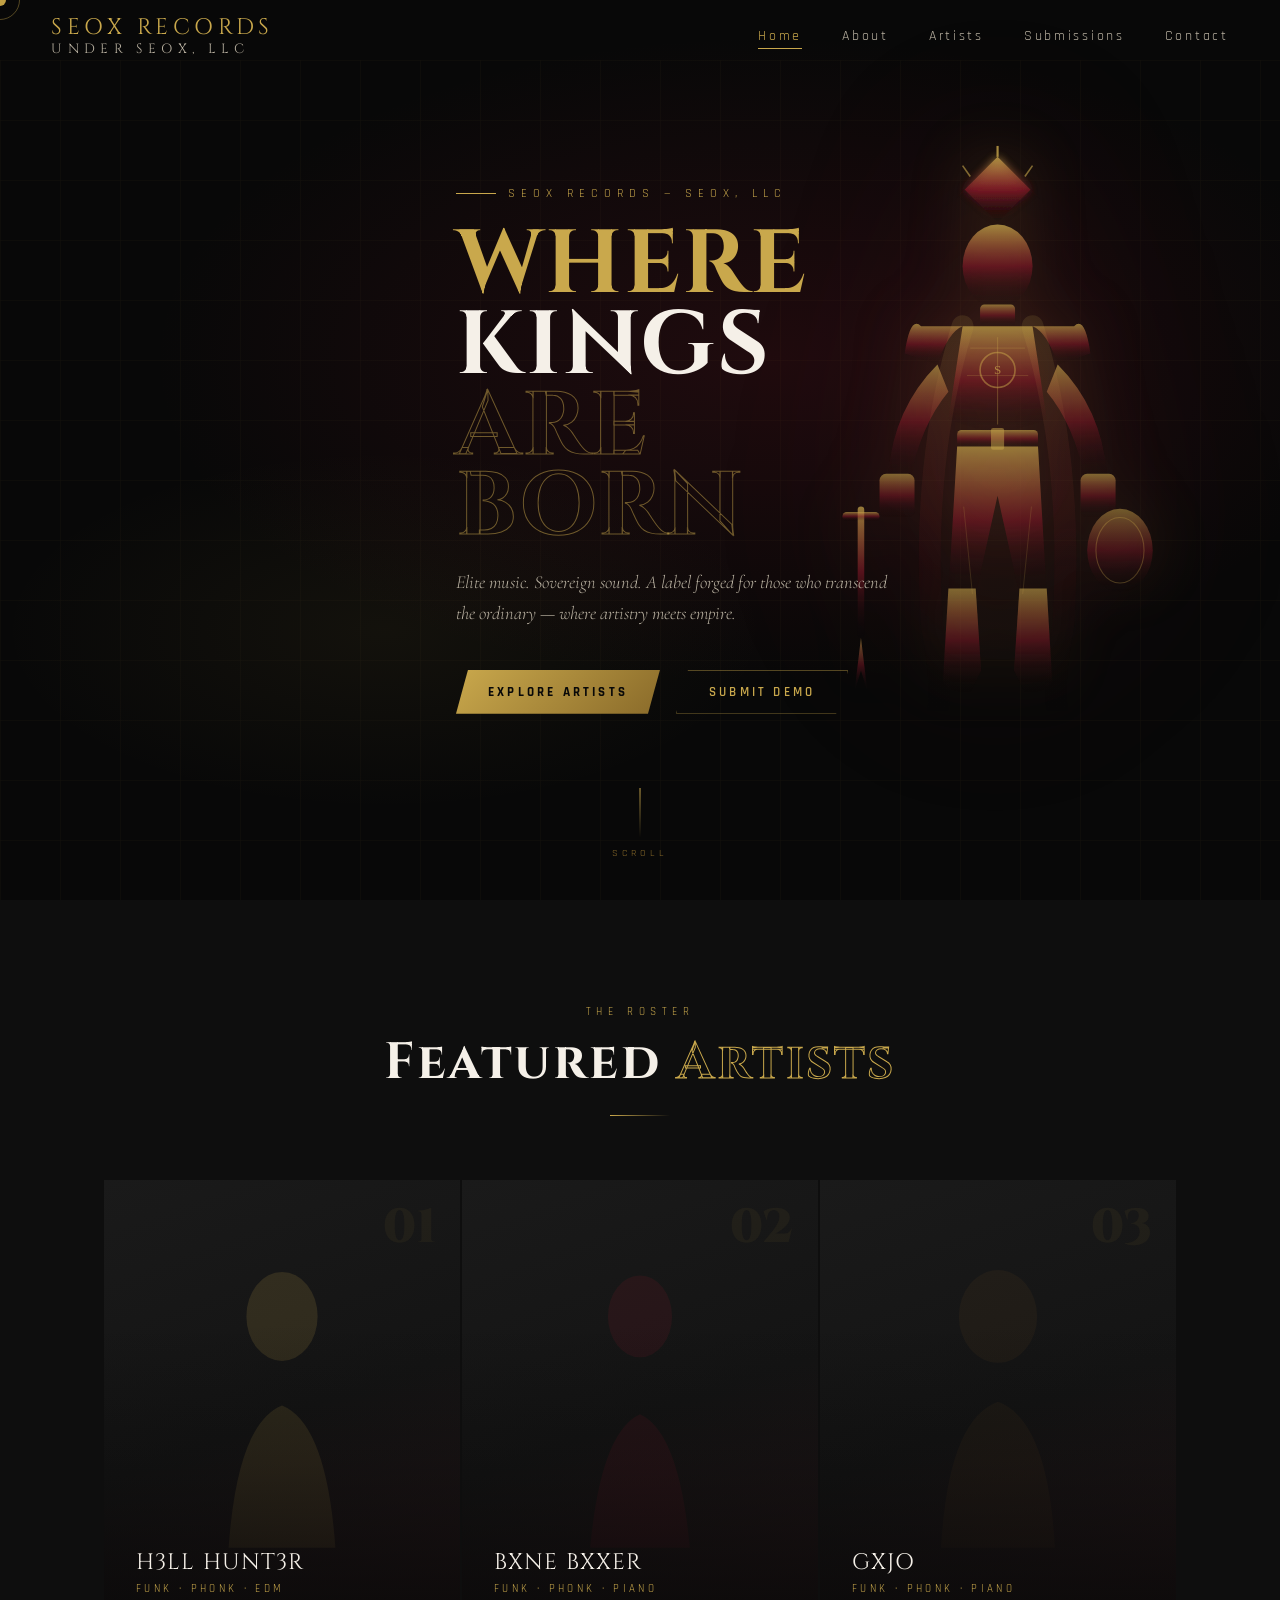
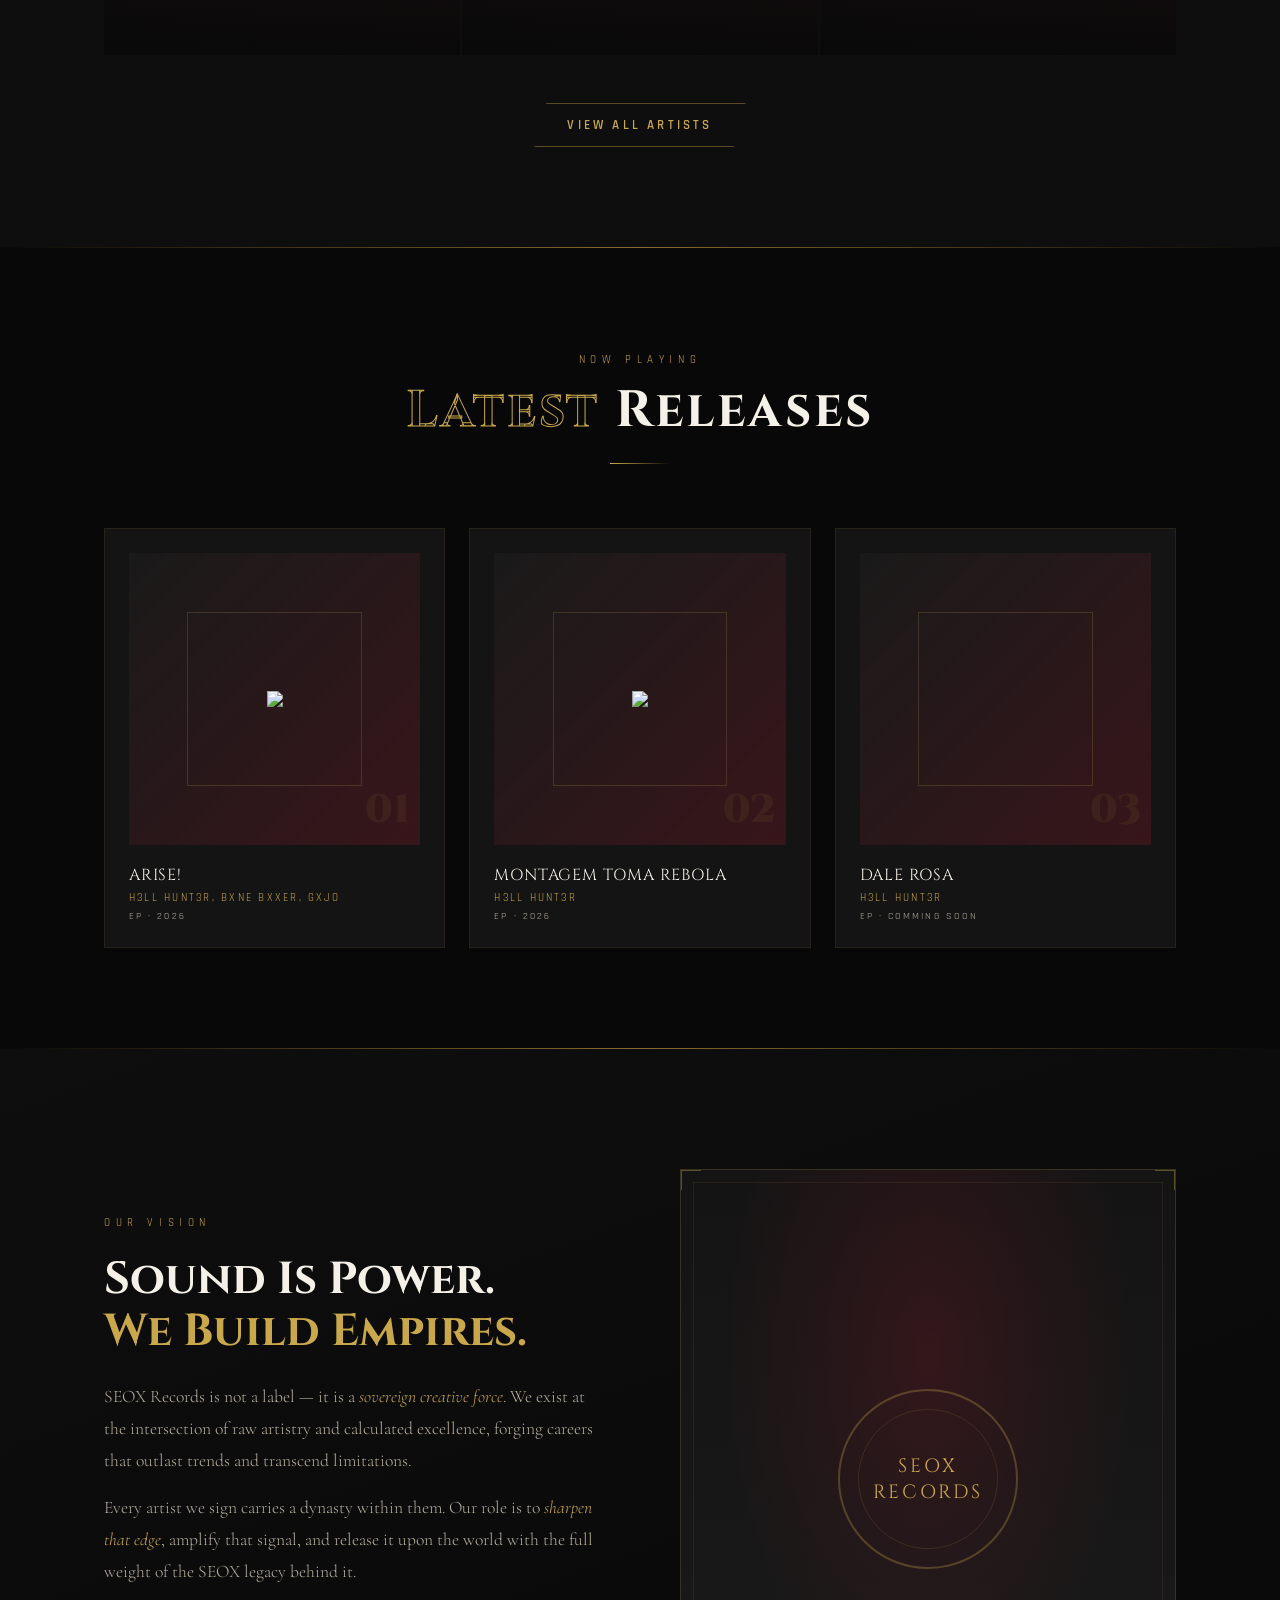
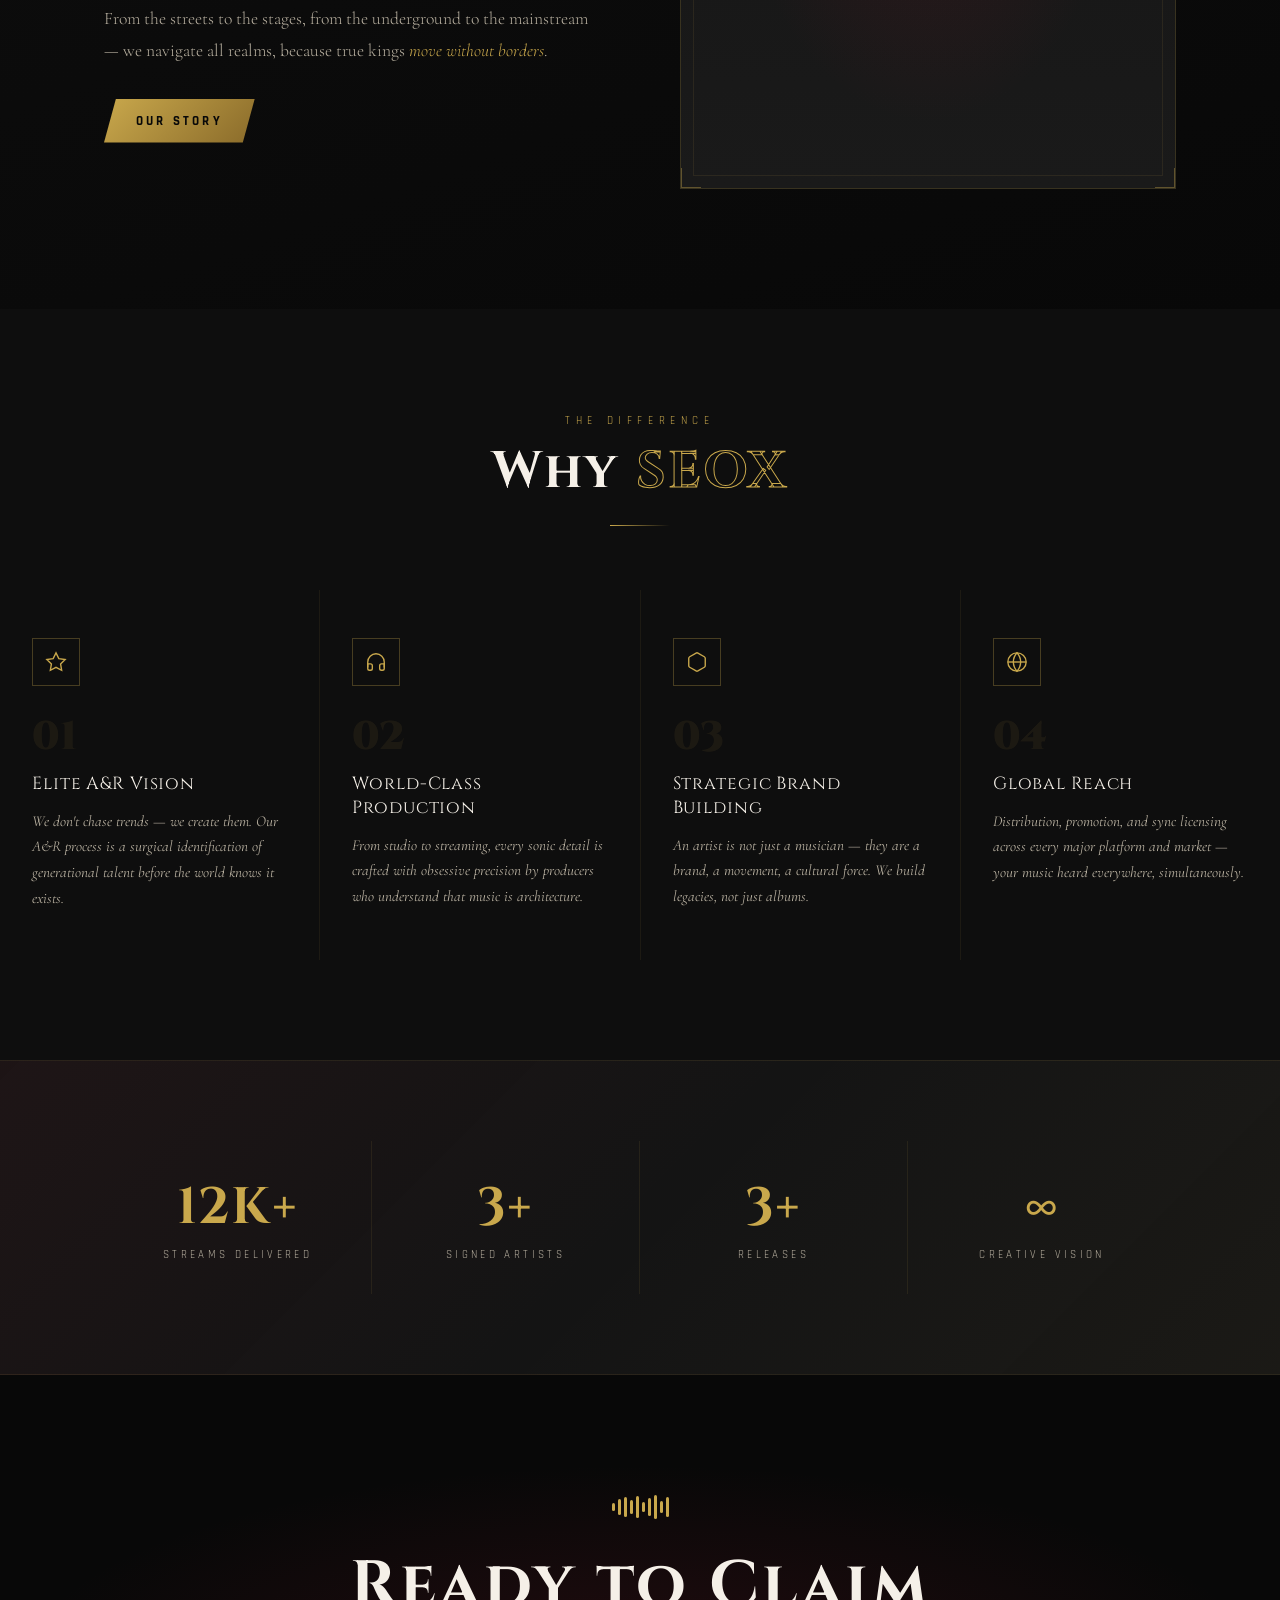
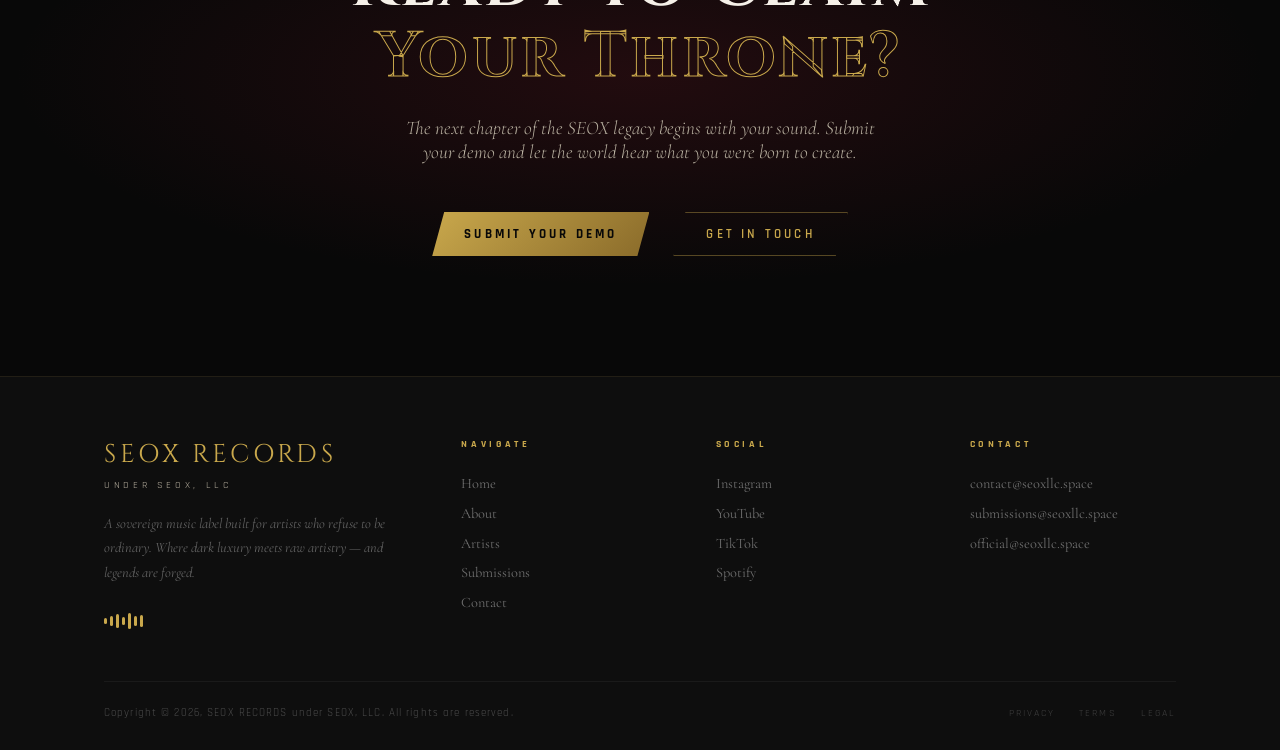
==== commit 1f18f4ee: "Update index.html" ====
--- a/index.html
+++ b/index.html
@@ -1678,7 +1678,7 @@
 
             <div class="form-placeholder">
           
-            <iframe src="https://docs.google.com/forms/d/e/1FAIpQLSeRpiG7njLFEpiQwOSZg2Y4LTfuRoLZqC1H62Vs10yOf18O4g/viewform" width="100%" height="680" frameborder="0"&gt;&lt;>
+            <iframe src="https://docs.google.com/forms/d/e/1FAIpQLSeRpiG7njLFEpiQwOSZg2Y4LTfuRoLZqC1H62Vs10yOf18O4g/viewform?embedded=true" width="100%" height="680" frameborder="0"&gt;&lt;>
             </div>
 
  <!-- UNCOMMENT AND REPLACE with your actual Google Form embed:
@@ -1721,23 +1721,23 @@
 
             <div class="contact-detail">
               <div class="contact-detail-label">GENERAL INQUIRIES</div>
-              <div class="contact-detail-val">contact.seoxllc@gmail.com</div>
+              <div class="contact-detail-val">contact@seoxllc.space</div>
             </div>
             <div class="contact-detail">
               <div class="contact-detail-label">A&R / SUBMISSIONS</div>
-              <div class="contact-detail-val">submissions.seoxllc@gmail.com</div>
+              <div class="contact-detail-val">submissions@seoxllc.space/div>
             </div>
             <div class="contact-detail">
               <div class="contact-detail-label">BUSINESS & LICENSING</div>
-              <div class="contact-detail-val">official.seoxllc@gmail.com</div>
+              <div class="contact-detail-val">official@seoxllc.space</div>
             </div>
             <div class="contact-detail">
               <div class="contact-detail-label">PRESS & MEDIA</div>
-              <div class="contact-detail-val">official.seoxllc@gmail.com</div>
+              <div class="contact-detail-val">official@seoxllc.space</div>
             </div>
             <div class="contact-detail">
               <div class="contact-detail-label">LEGAL (SEOX, LLC)</div>
-              <div class="contact-detail-val">official.seoxllc@gmail.com</div>
+              <div class="contact-detail-val">official@seoxllc.space</div>
             </div>
 
             <div class="social-links">
@@ -1850,9 +1850,9 @@
       <div class="footer-col">
         <h4>CONTACT</h4>
         <ul>
-          <li><a href="mailto:contact.seoxllc@gmail.com">contact.seoxllc@gmail.com</a></li>
-          <li><a href="mailto:submissions.seoxllc@gmail.com">submissions.seoxllc@gmail.com</a></li>
-          <li><a href="mailto:official.seoxllc@gmail.com">official.seoxllc@gmail.com</a></li>
+          <li><a href="mailto:contact@seoxllc.space">contact@seoxllc.space</a></li>
+          <li><a href="mailto:submissions@seoxllc.space">submissions@seoxllc.space</a></li>
+          <li><a href="mailto:official@seoxllc.space">official@seoxllc.space</a></li>
         </ul>
       </div>
     </div>
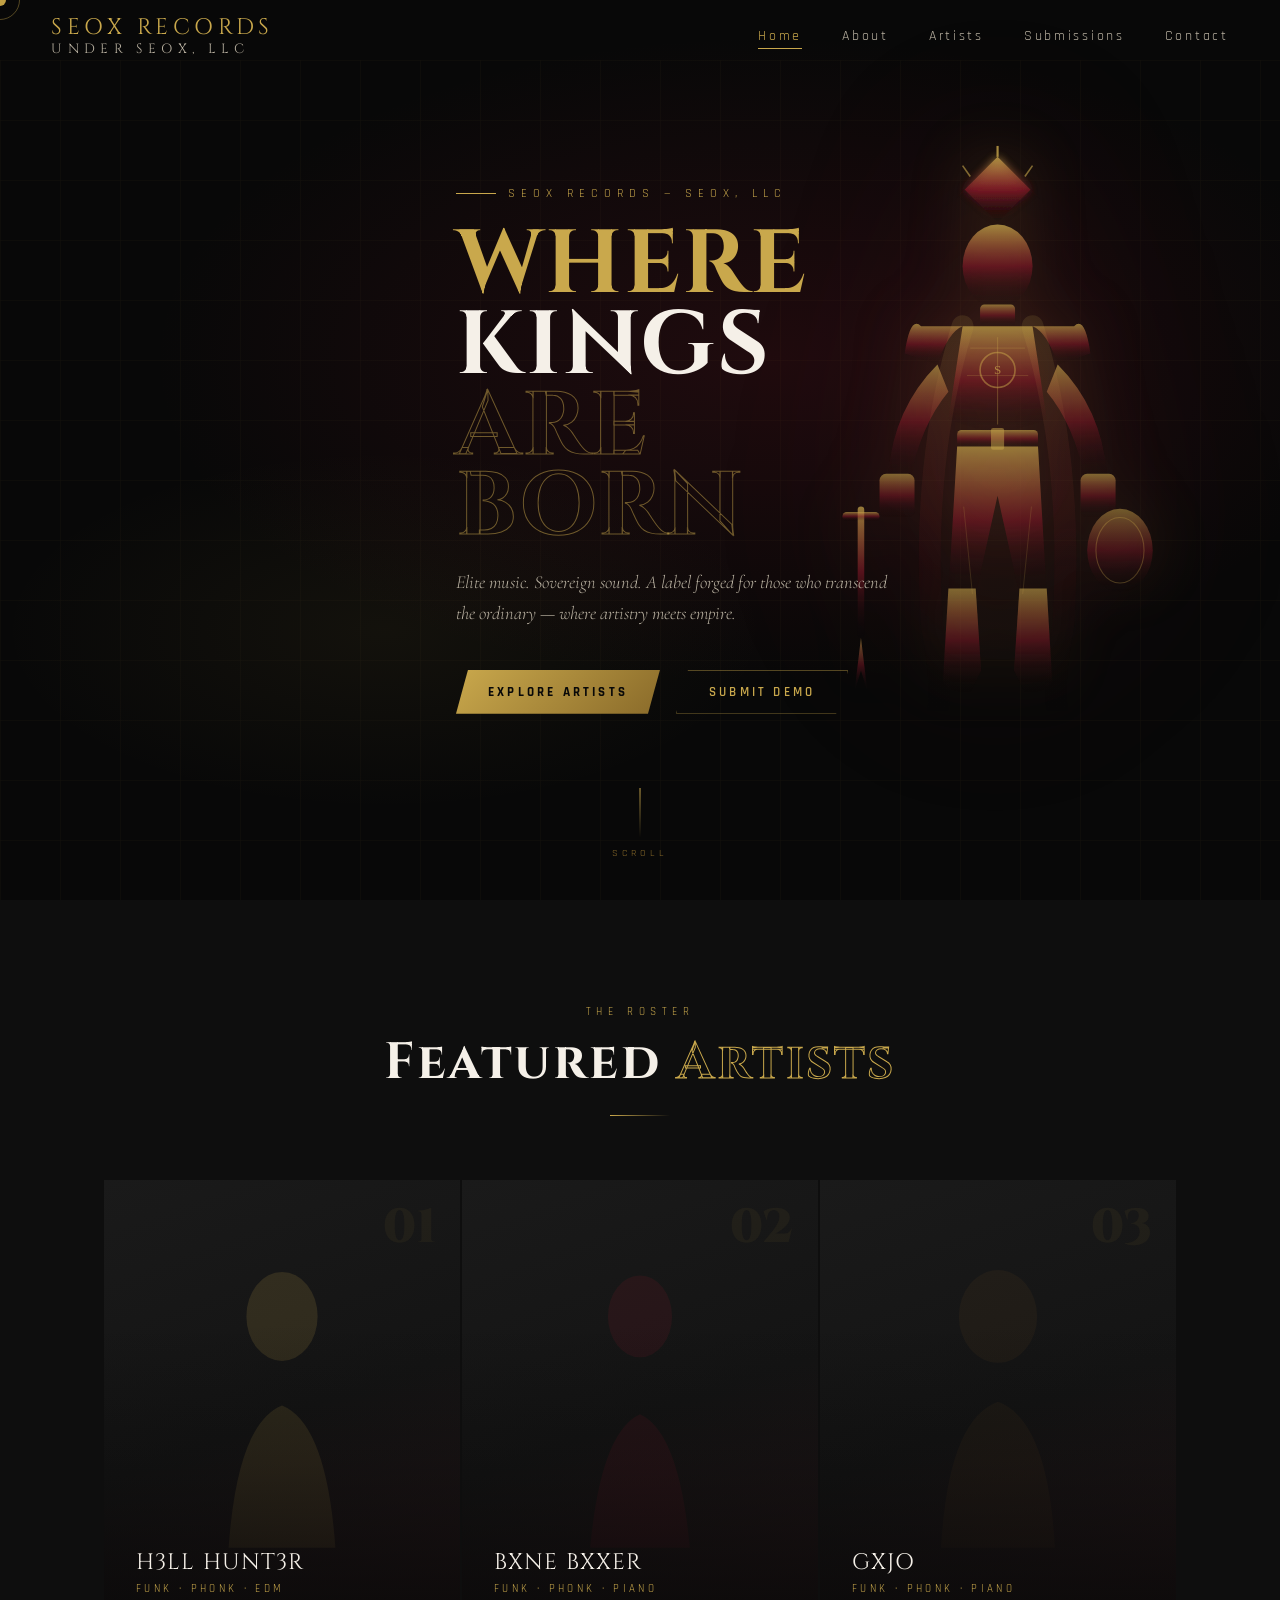
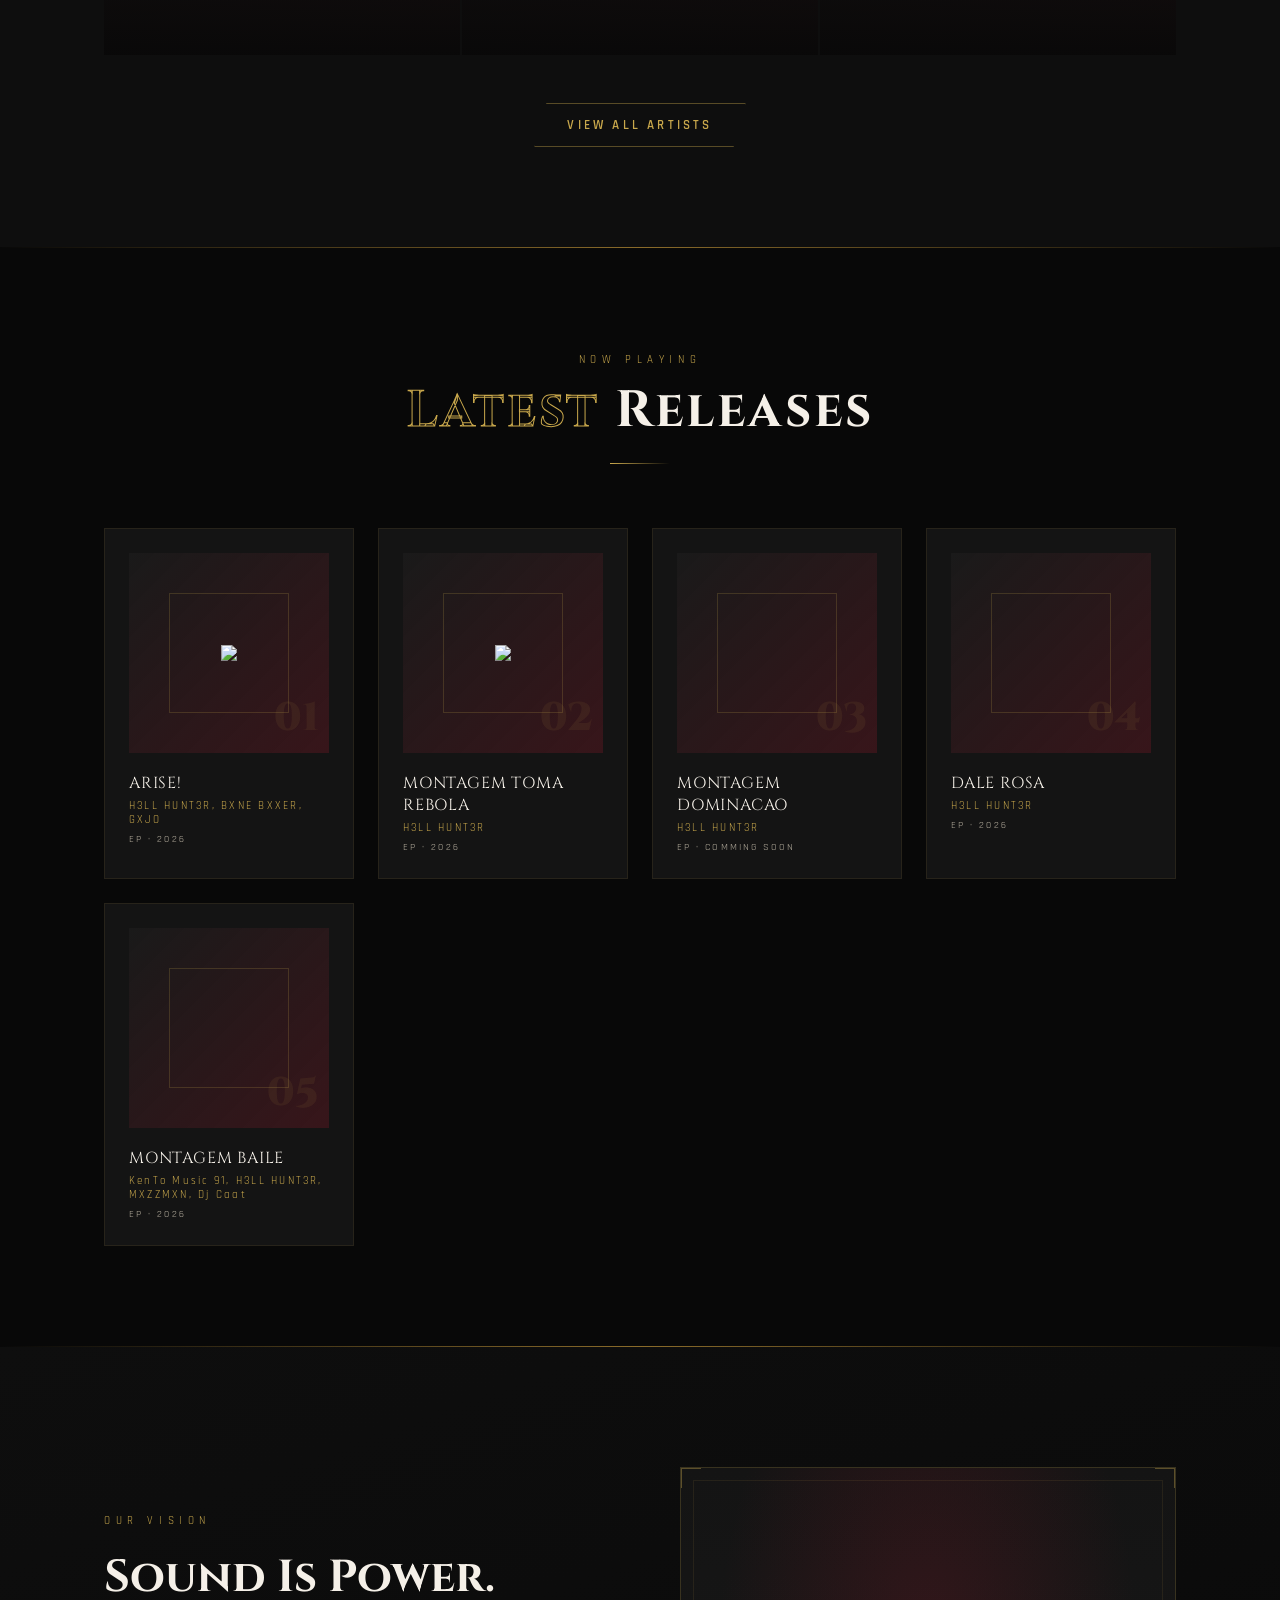
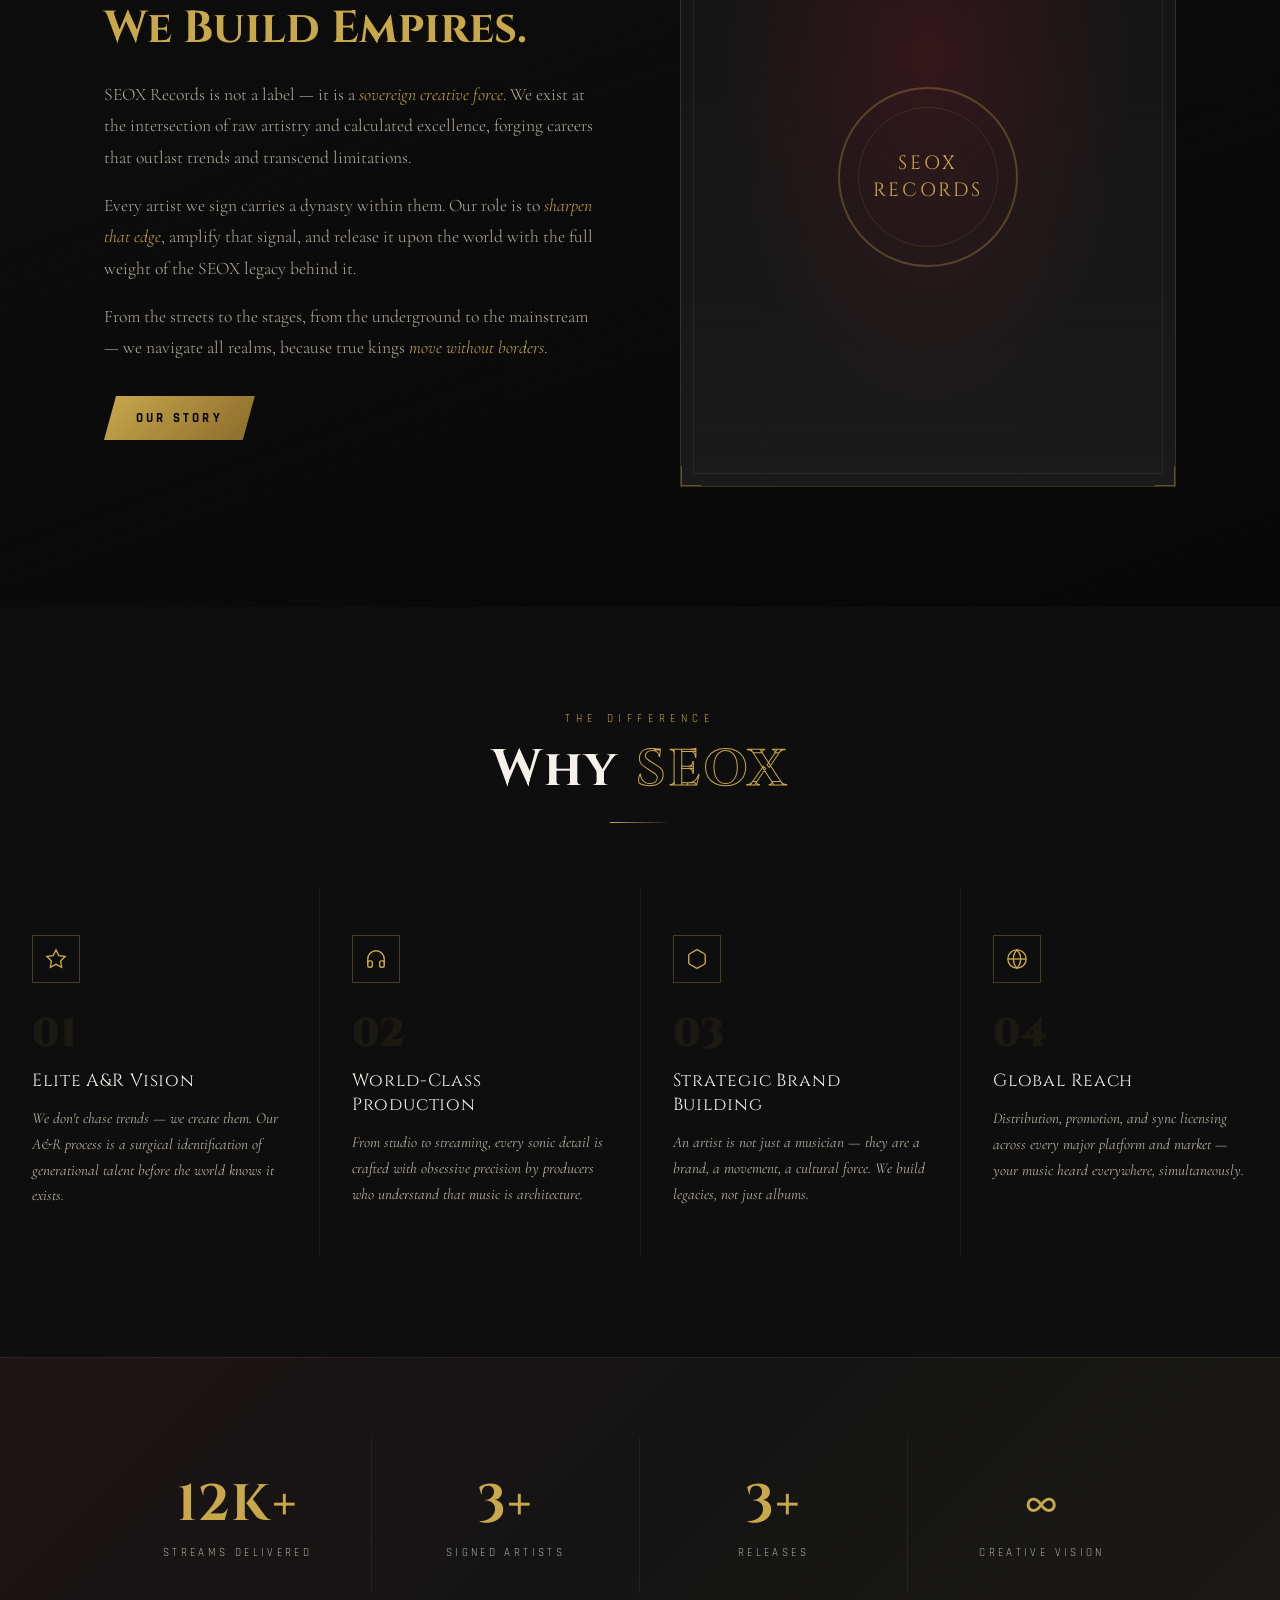
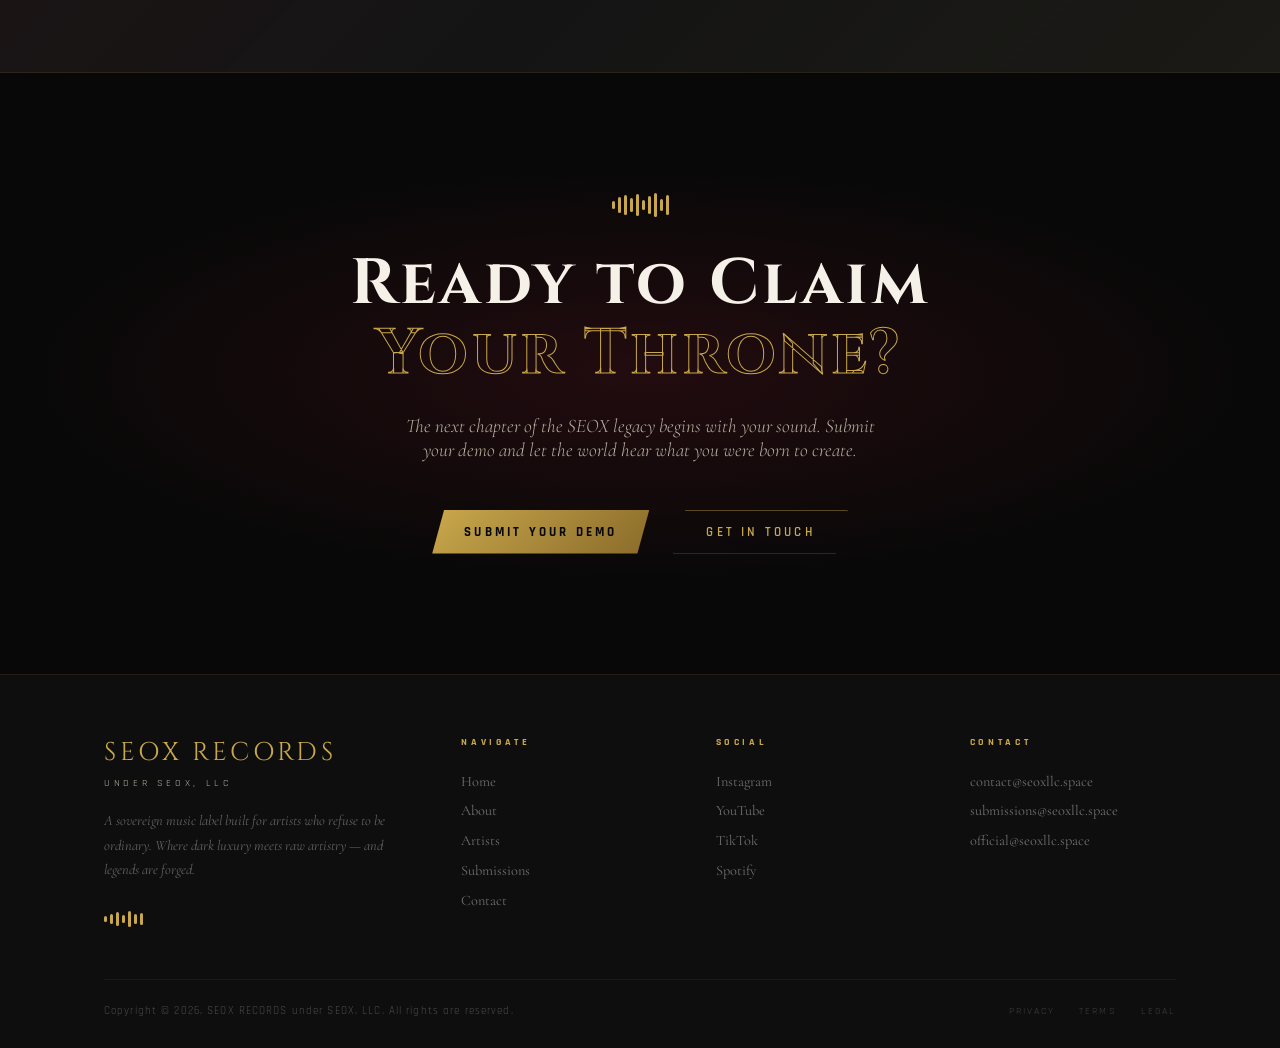
==== commit 948f7115: "Update index.html" ====
--- a/index.html
+++ b/index.html
@@ -1282,9 +1282,33 @@
             </div>
             <div class="release-num">03</div>
           </div>
+          <div class="release-title">MONTAGEM DOMINACAO</div>
+          <div class="release-artist">H3LL HUNT3R</div>
+          <div class="release-type">EP · COMMING SOON</div>
+        </div>
+        <div class="release-card fade-up" style="transition-delay:.2s">
+          <div class="release-cover">
+            <div class="release-cover-inner">
+              <img src="">
+              </svg>
+            </div>
+            <div class="release-num">04</div>
+          </div>
           <div class="release-title">DALE ROSA</div>
           <div class="release-artist">H3LL HUNT3R</div>
-          <div class="release-type">EP · COMMING SOON</div>
+          <div class="release-type">EP · 2026</div>
+        </div>
+        <div class="release-card fade-up" style="transition-delay:.2s">
+          <div class="release-cover">
+            <div class="release-cover-inner">
+              <img src="">
+              </svg>
+            </div>
+            <div class="release-num">05</div>
+          </div>
+          <div class="release-title">MONTAGEM BAILE</div>
+          <div class="release-artist">KenTo Music 91, H3LL HUNT3R, MXZZMXN, Dj Caat</div>
+          <div class="release-type">EP · 2026</div>
         </div>
   </section>
 
@@ -1725,7 +1749,7 @@
             </div>
             <div class="contact-detail">
               <div class="contact-detail-label">A&R / SUBMISSIONS</div>
-              <div class="contact-detail-val">submissions@seoxllc.space/div>
+              <div class="contact-detail-val">submissions@seoxllc.space</div>
             </div>
             <div class="contact-detail">
               <div class="contact-detail-label">BUSINESS & LICENSING</div>
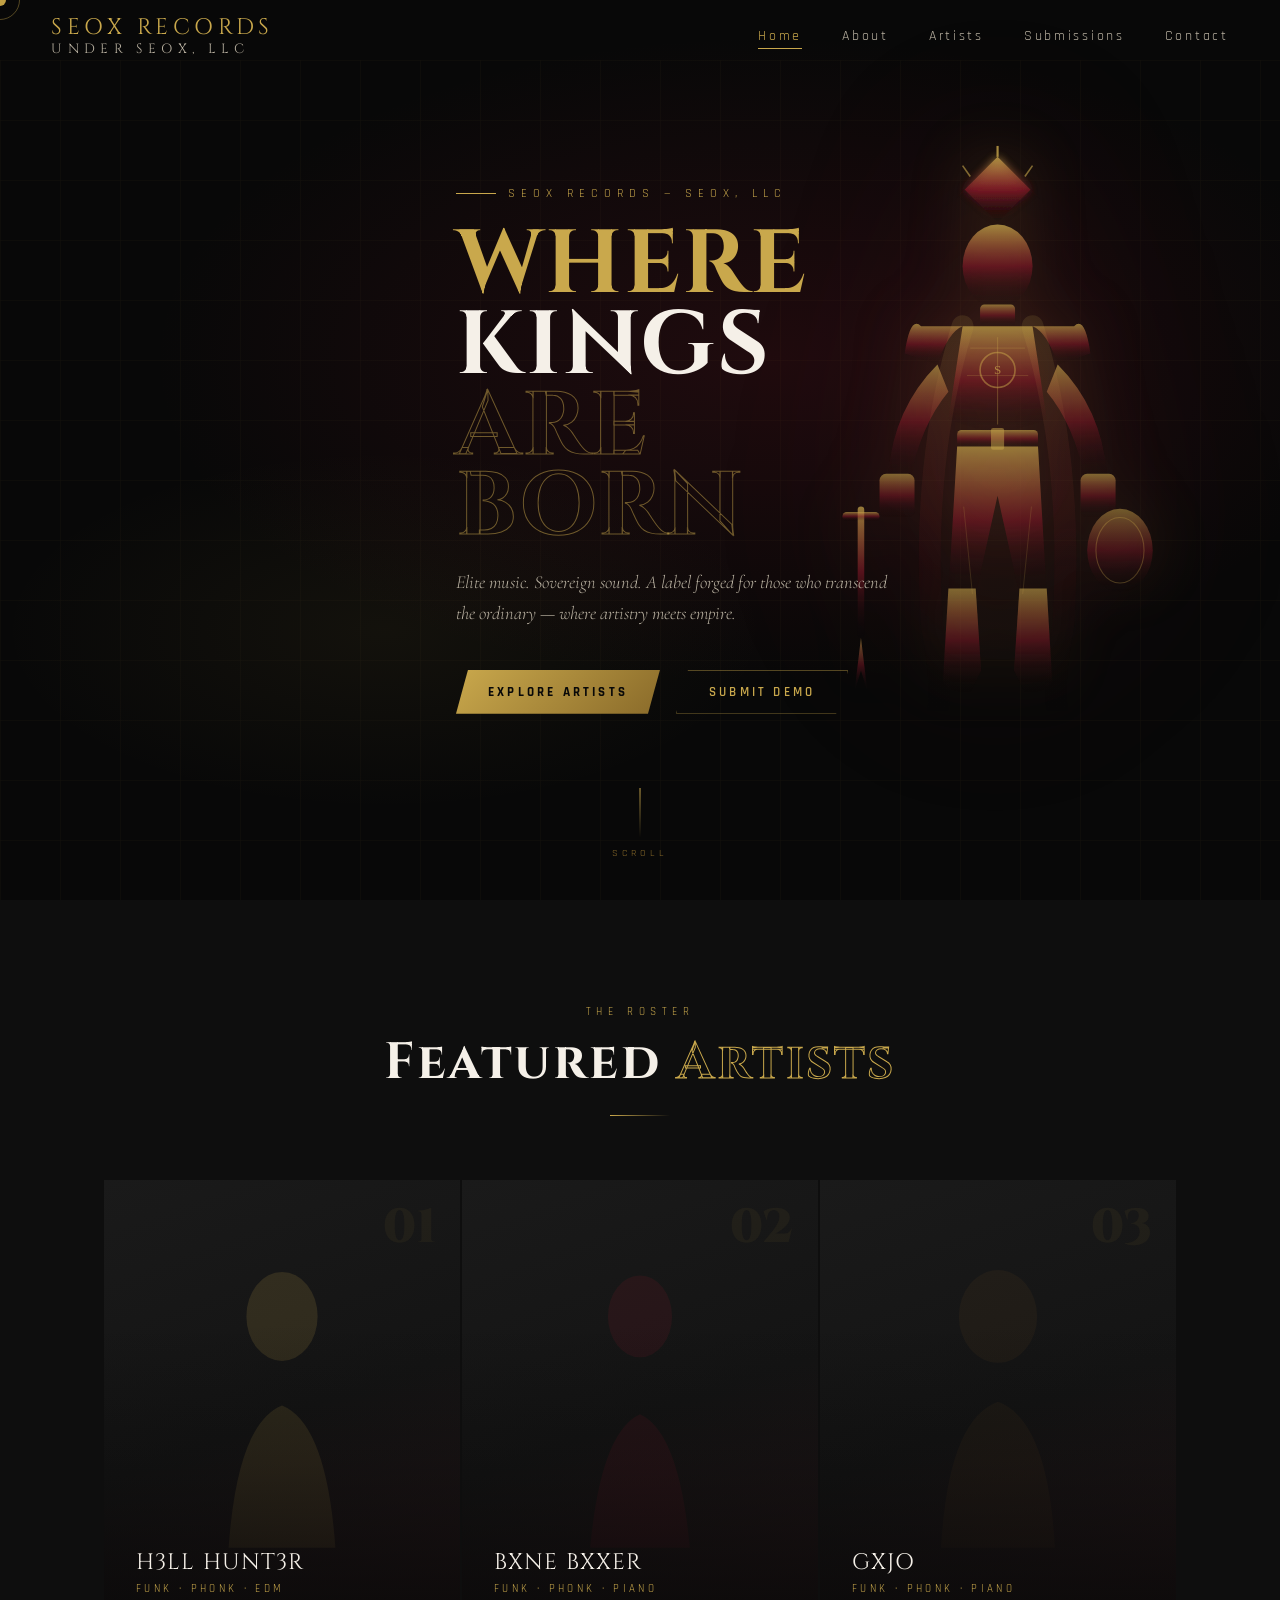
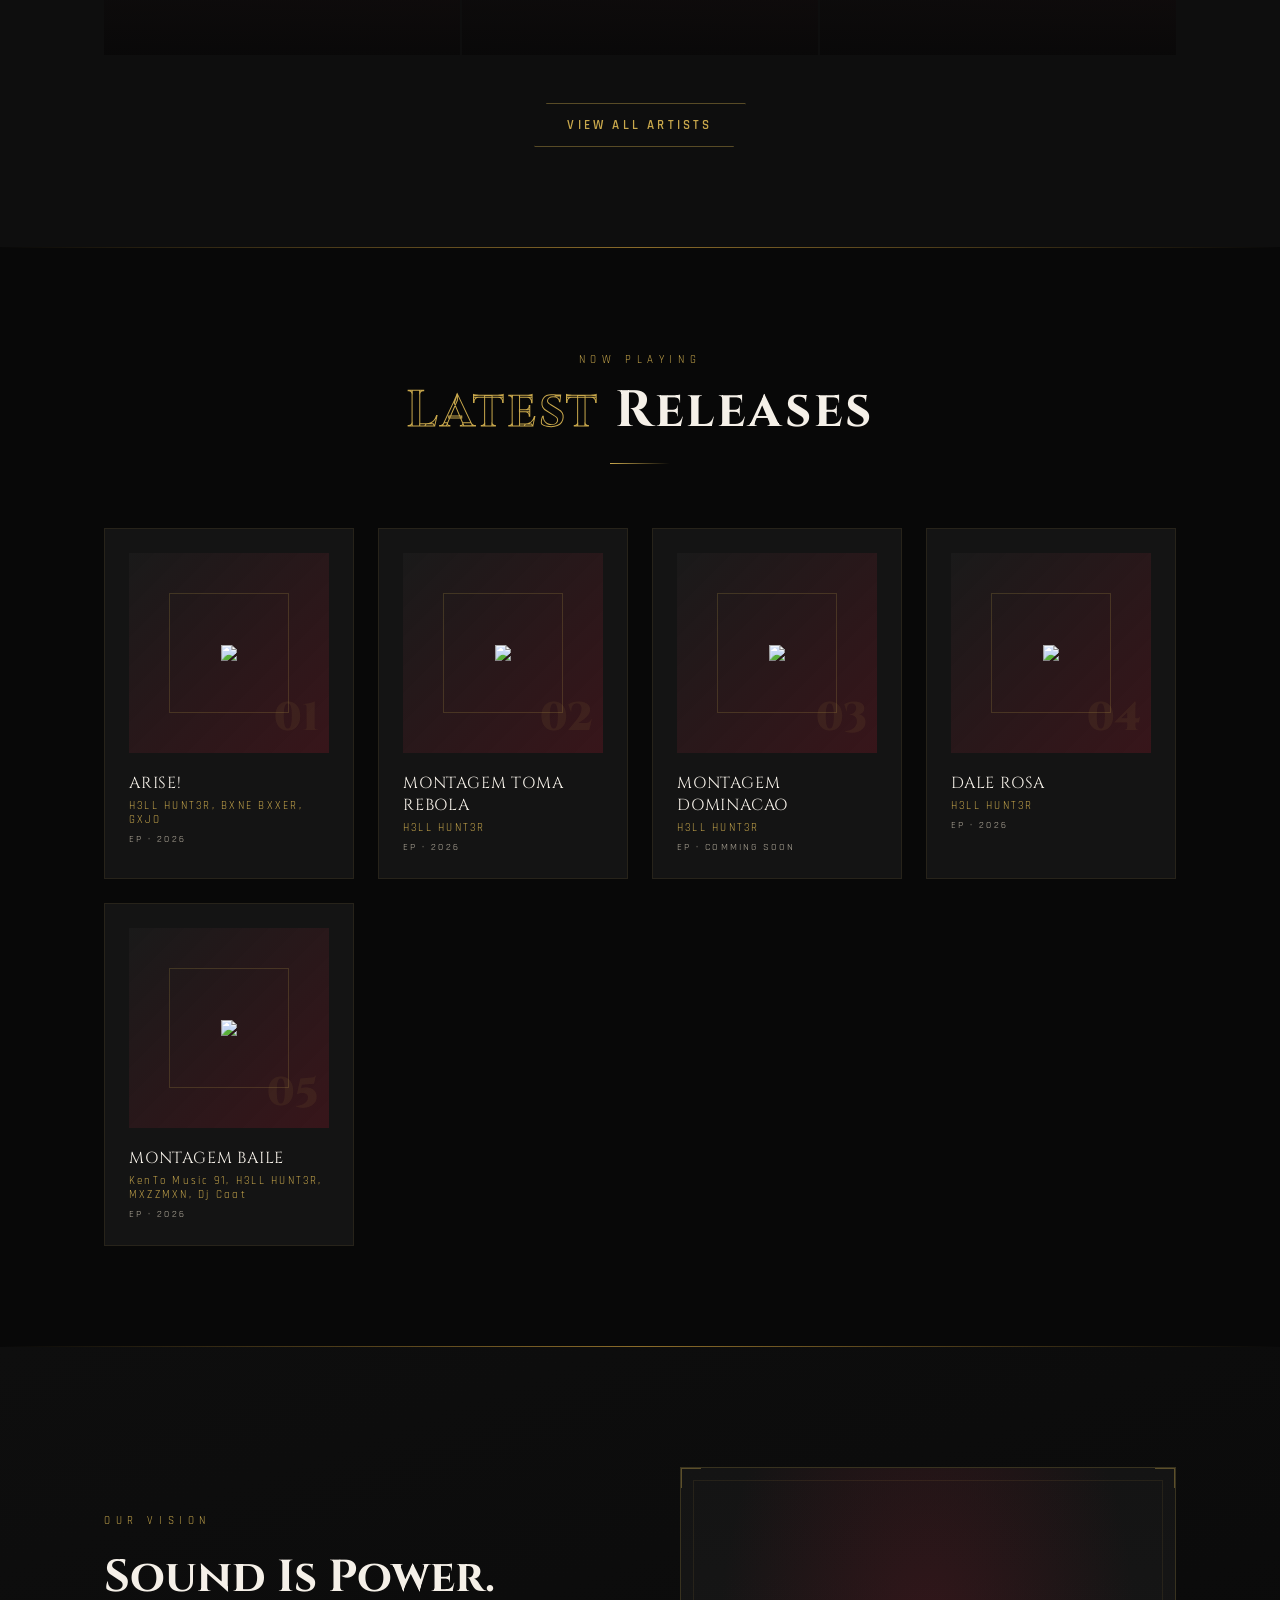
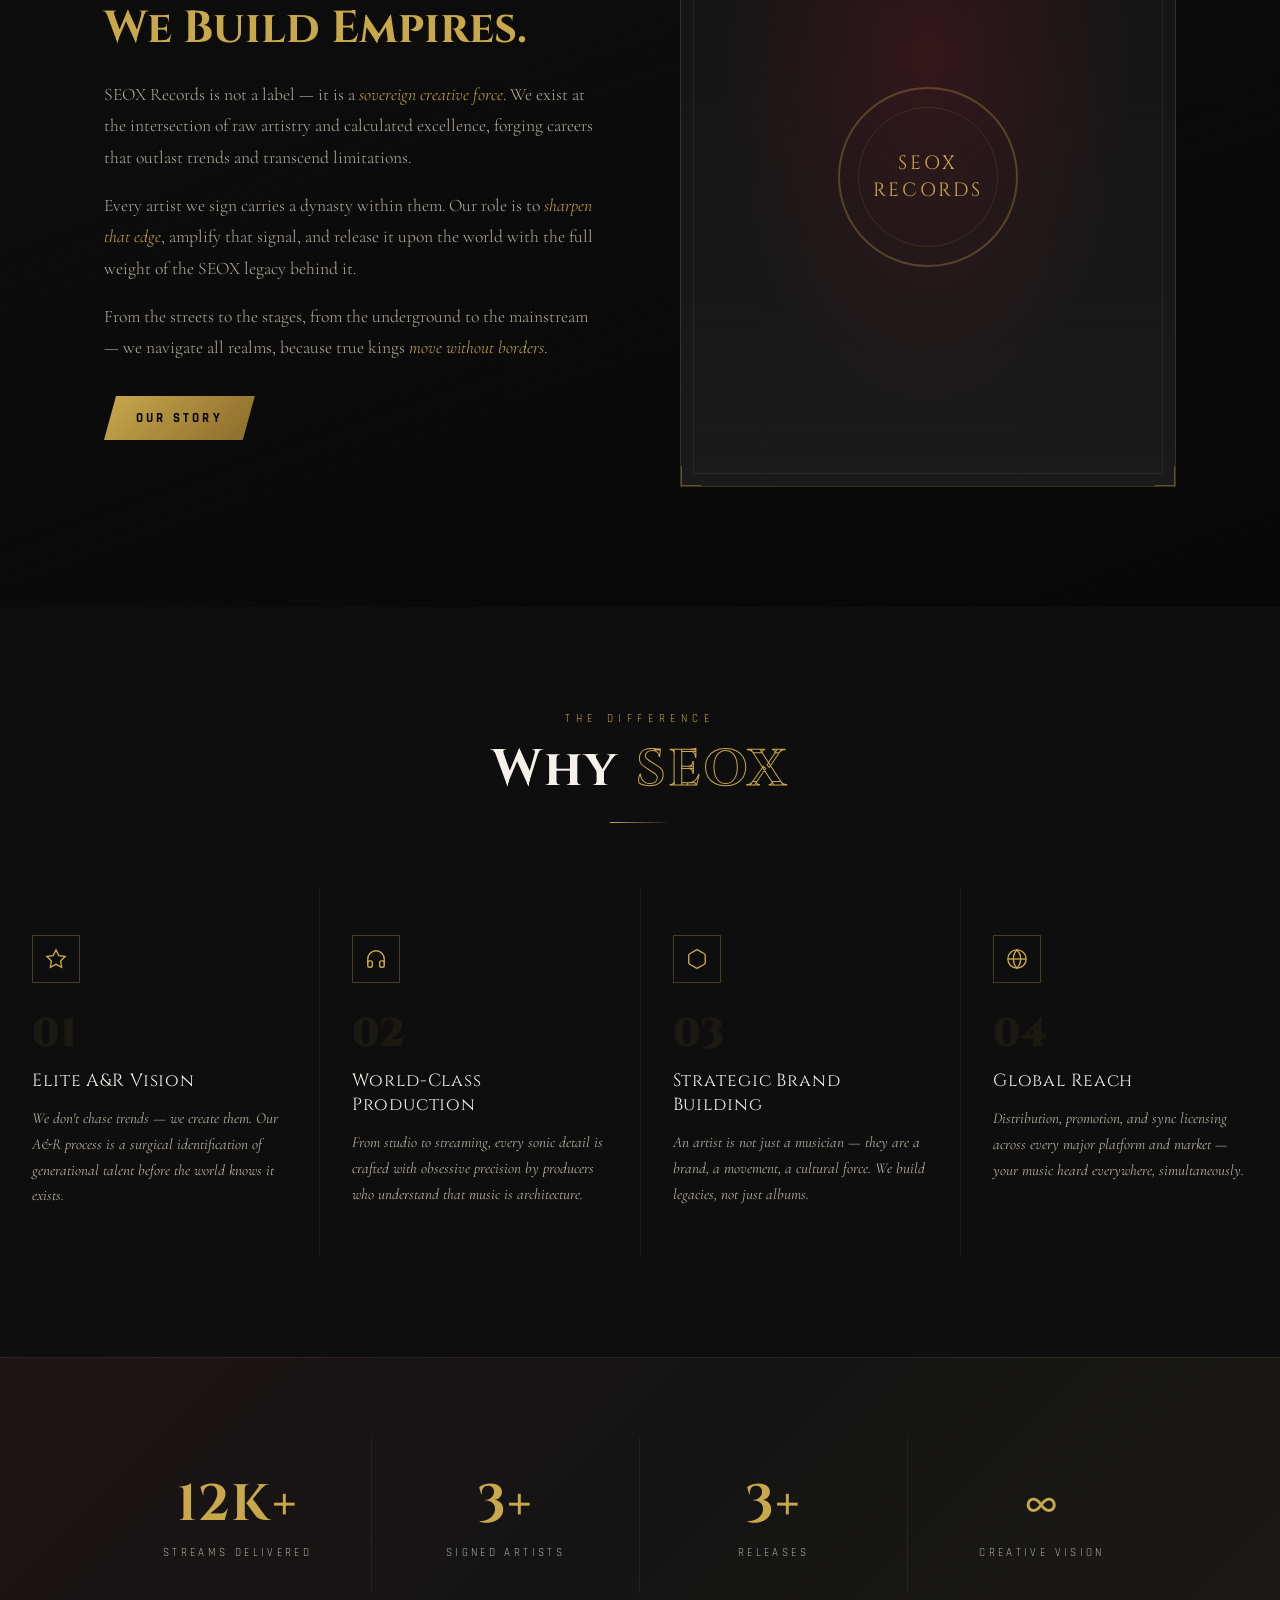
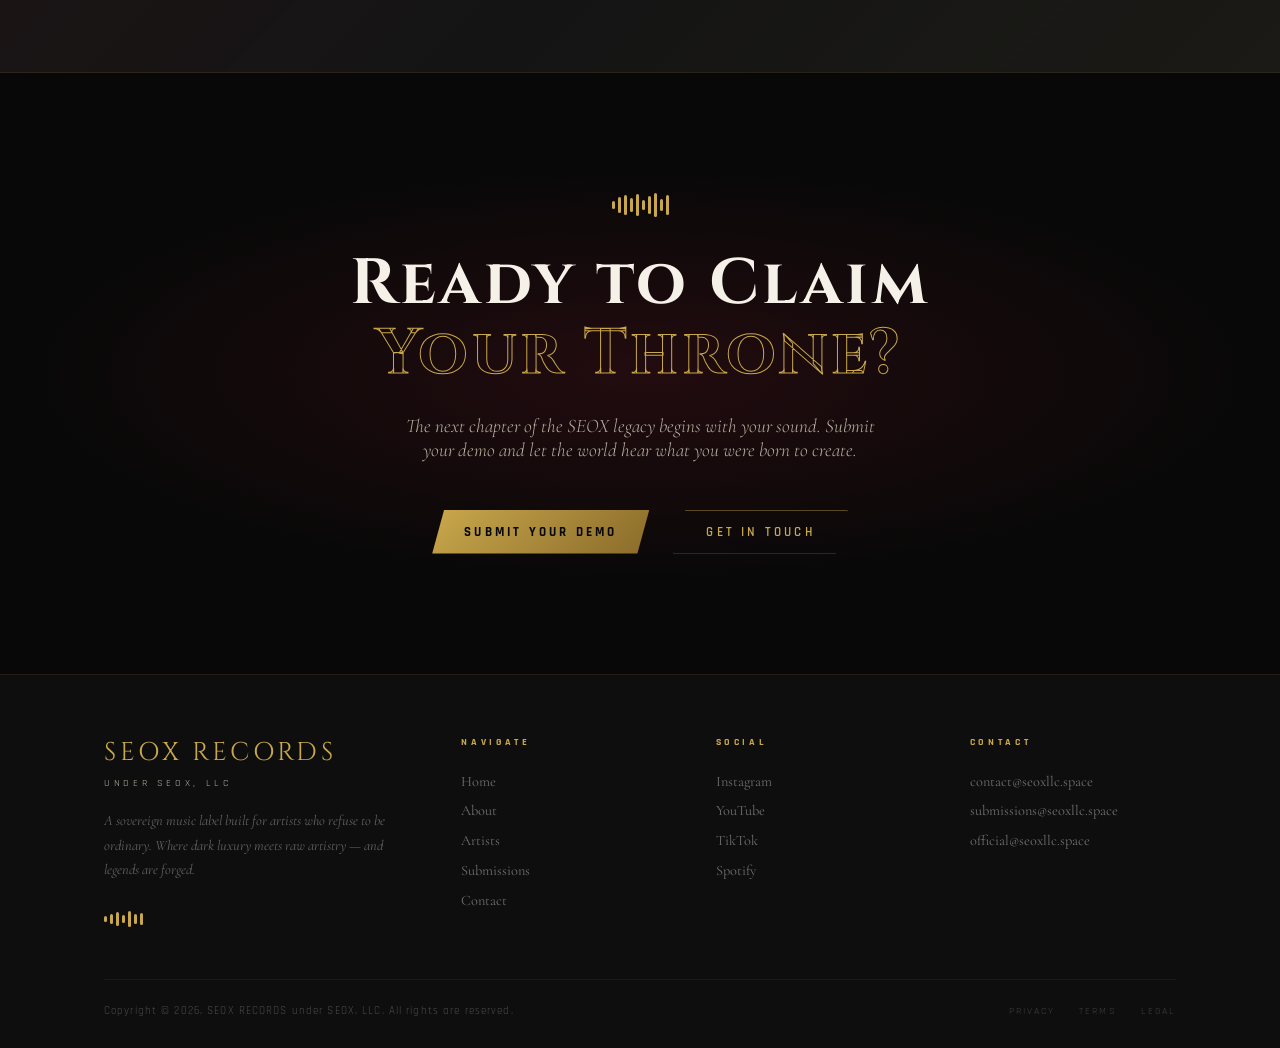
==== commit e82d3919: "Update index.html" ====
--- a/index.html
+++ b/index.html
@@ -1277,7 +1277,7 @@
         <div class="release-card fade-up" style="transition-delay:.3s">
           <div class="release-cover">
             <div class="release-cover-inner">
-              <img src="">
+              <img src="assets/images/coverart/montagemdominacao.jpg">
               </svg>
             </div>
             <div class="release-num">03</div>
@@ -1289,7 +1289,7 @@
         <div class="release-card fade-up" style="transition-delay:.2s">
           <div class="release-cover">
             <div class="release-cover-inner">
-              <img src="">
+              <img src="assets/images/coverart/dalerosa.jpg">
               </svg>
             </div>
             <div class="release-num">04</div>
@@ -1301,7 +1301,7 @@
         <div class="release-card fade-up" style="transition-delay:.2s">
           <div class="release-cover">
             <div class="release-cover-inner">
-              <img src="">
+              <img src="assets/images/coverart/montagembaile.jpg">
               </svg>
             </div>
             <div class="release-num">05</div>
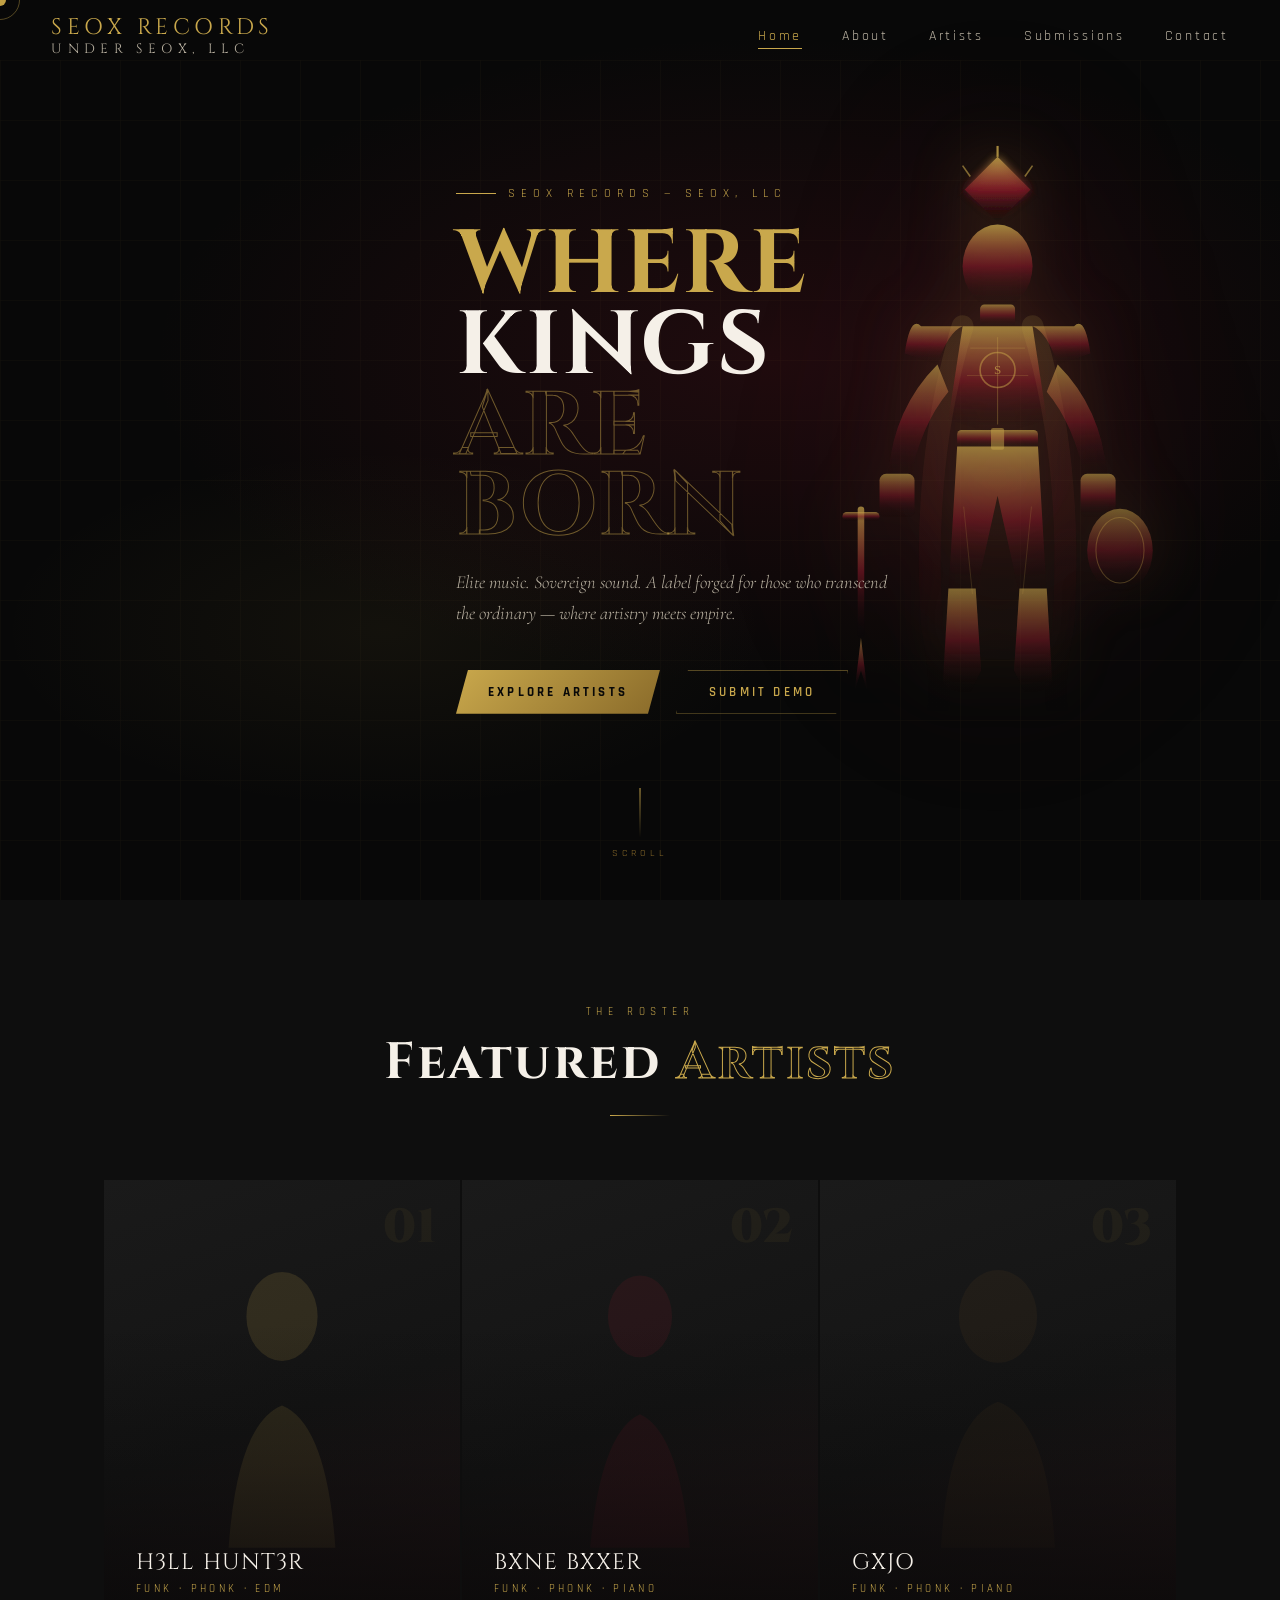
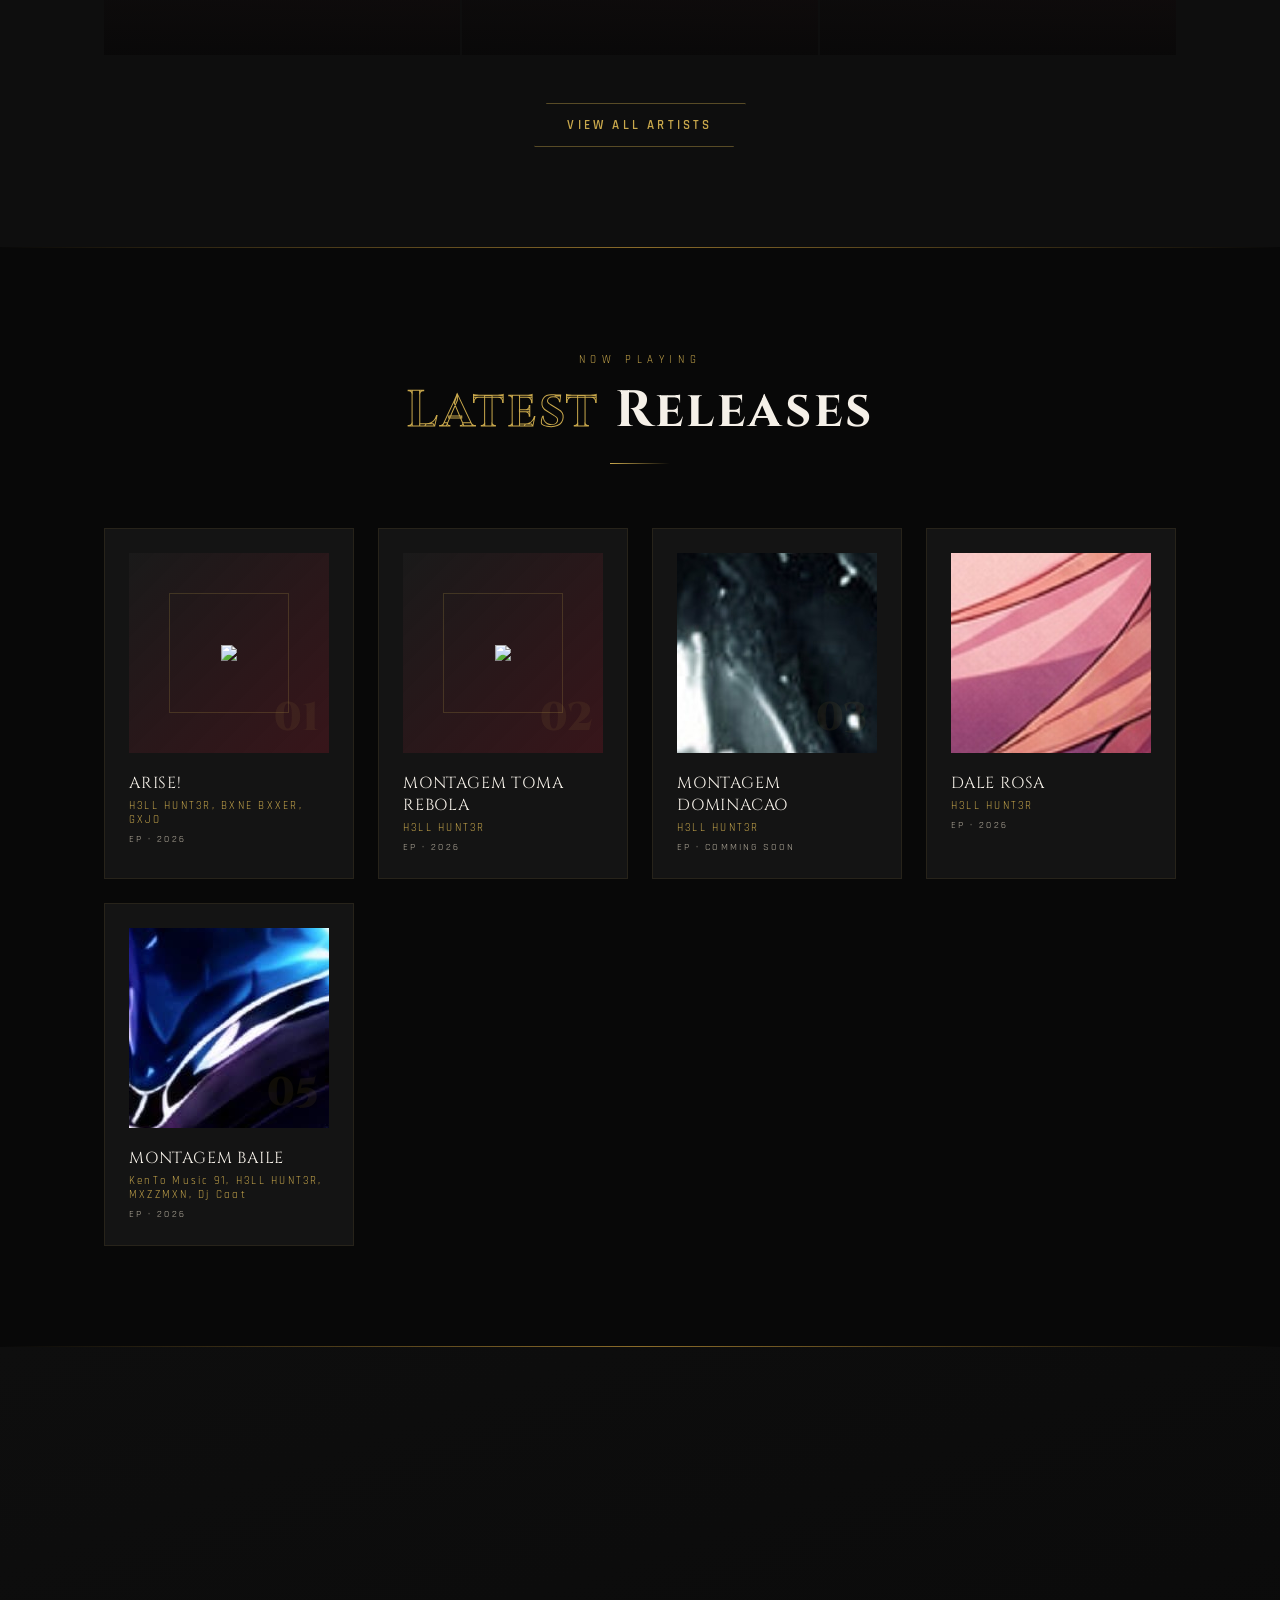
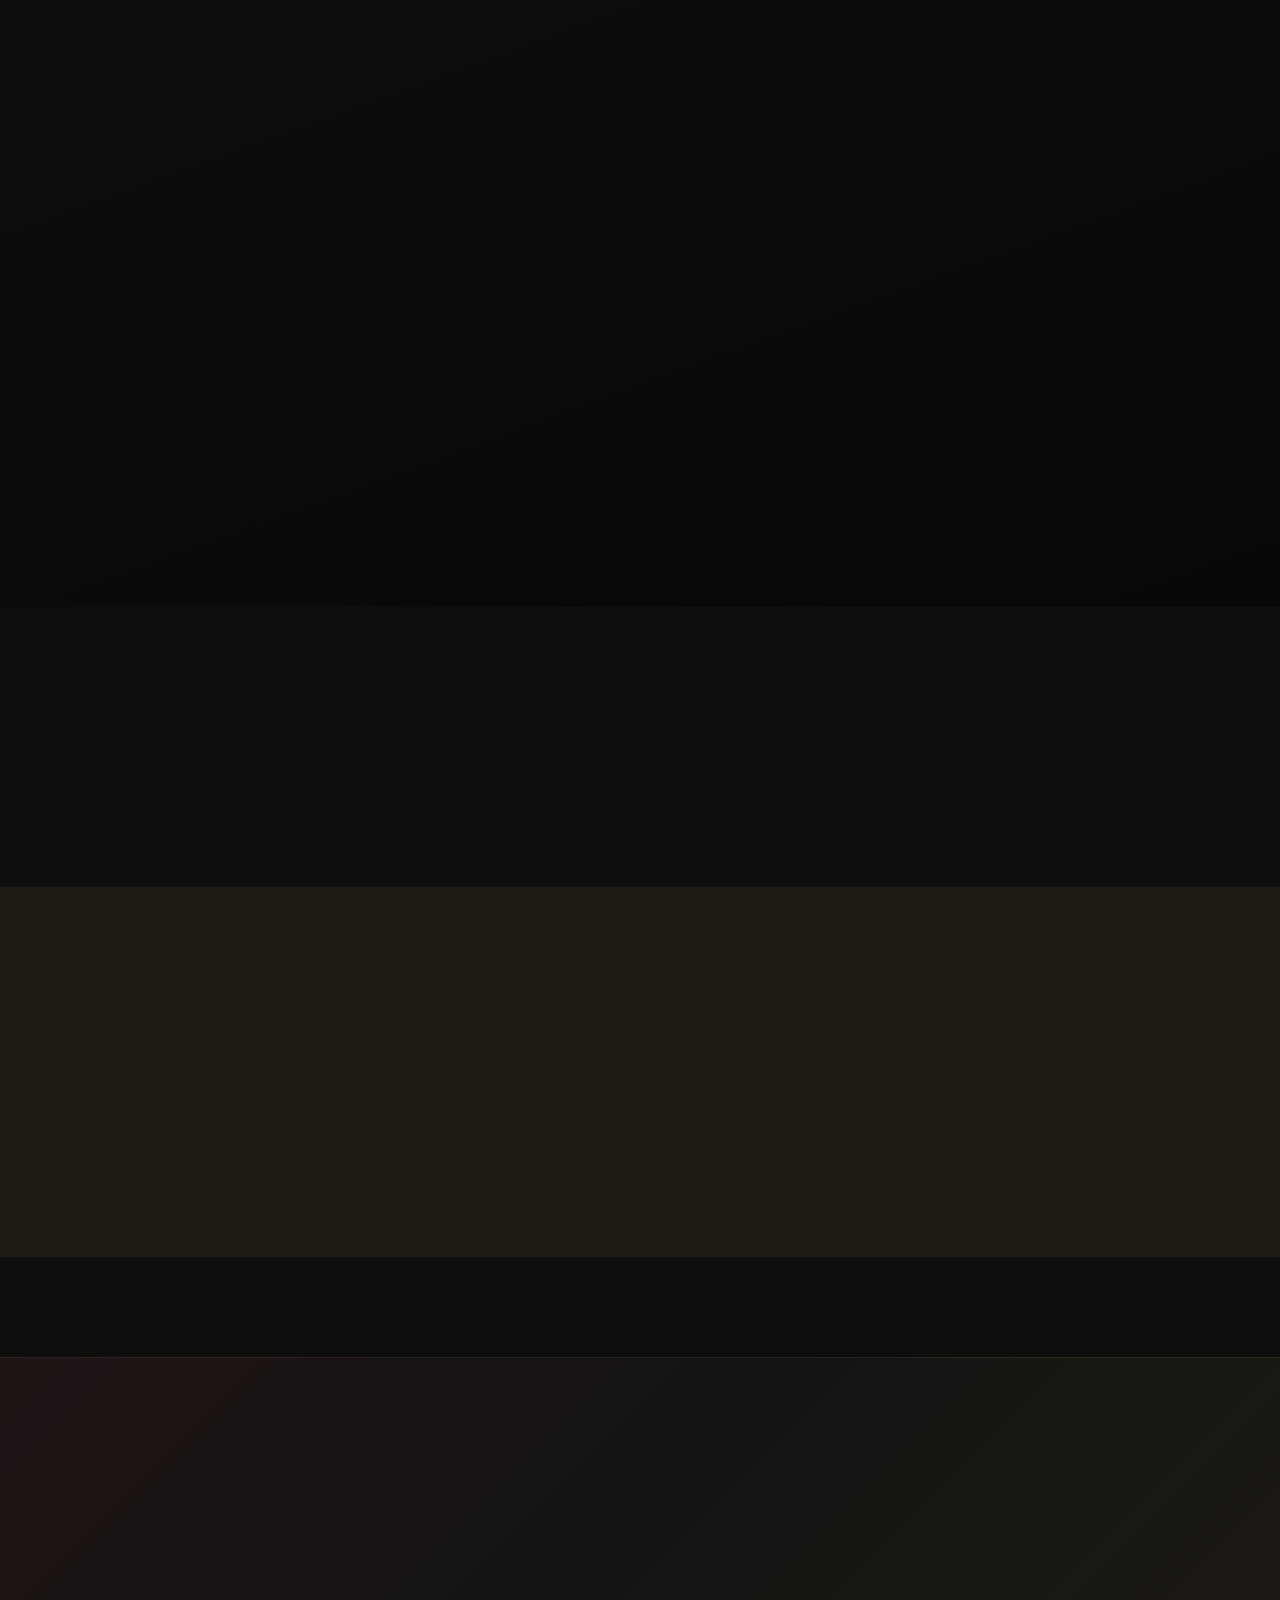
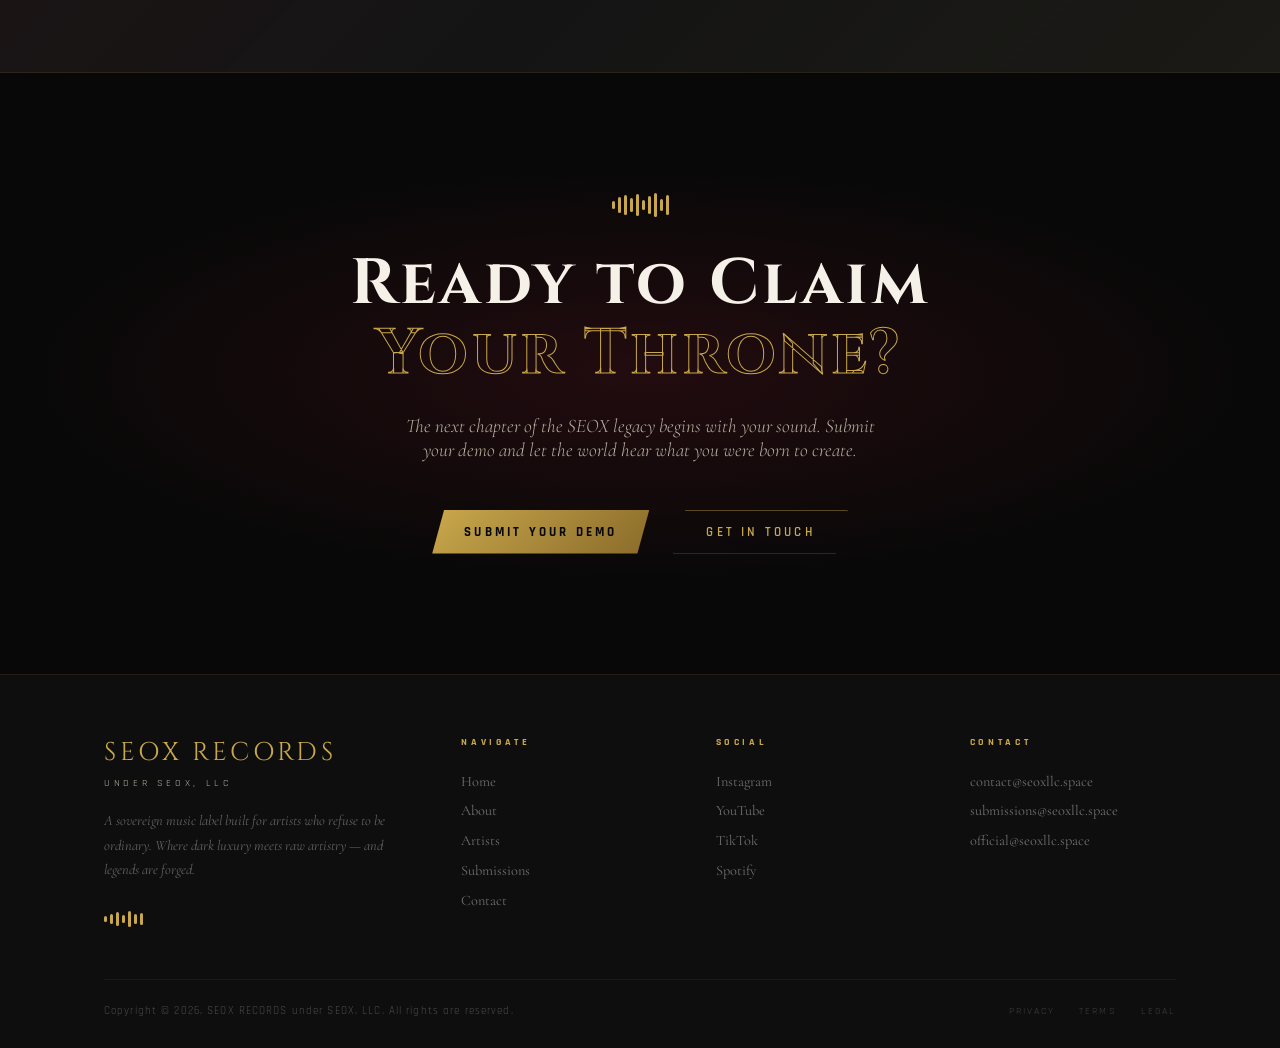
==== commit 1003ad16: "Update index.html" ====
--- a/index.html
+++ b/index.html
@@ -1277,7 +1277,7 @@
         <div class="release-card fade-up" style="transition-delay:.3s">
           <div class="release-cover">
             <div class="release-cover-inner">
-              <img src="assets/images/coverart/montagemdominacao.jpg">
+              <img src="assests/images/coverart/montagemdominacao.jpg">
               </svg>
             </div>
             <div class="release-num">03</div>
@@ -1289,7 +1289,7 @@
         <div class="release-card fade-up" style="transition-delay:.2s">
           <div class="release-cover">
             <div class="release-cover-inner">
-              <img src="assets/images/coverart/dalerosa.jpg">
+              <img src="assests/images/coverart/dalerosa.jpg">
               </svg>
             </div>
             <div class="release-num">04</div>
@@ -1301,7 +1301,7 @@
         <div class="release-card fade-up" style="transition-delay:.2s">
           <div class="release-cover">
             <div class="release-cover-inner">
-              <img src="assets/images/coverart/montagembaile.jpg">
+              <img src="assests/images/coverart/montagembaile.jpg">
               </svg>
             </div>
             <div class="release-num">05</div>
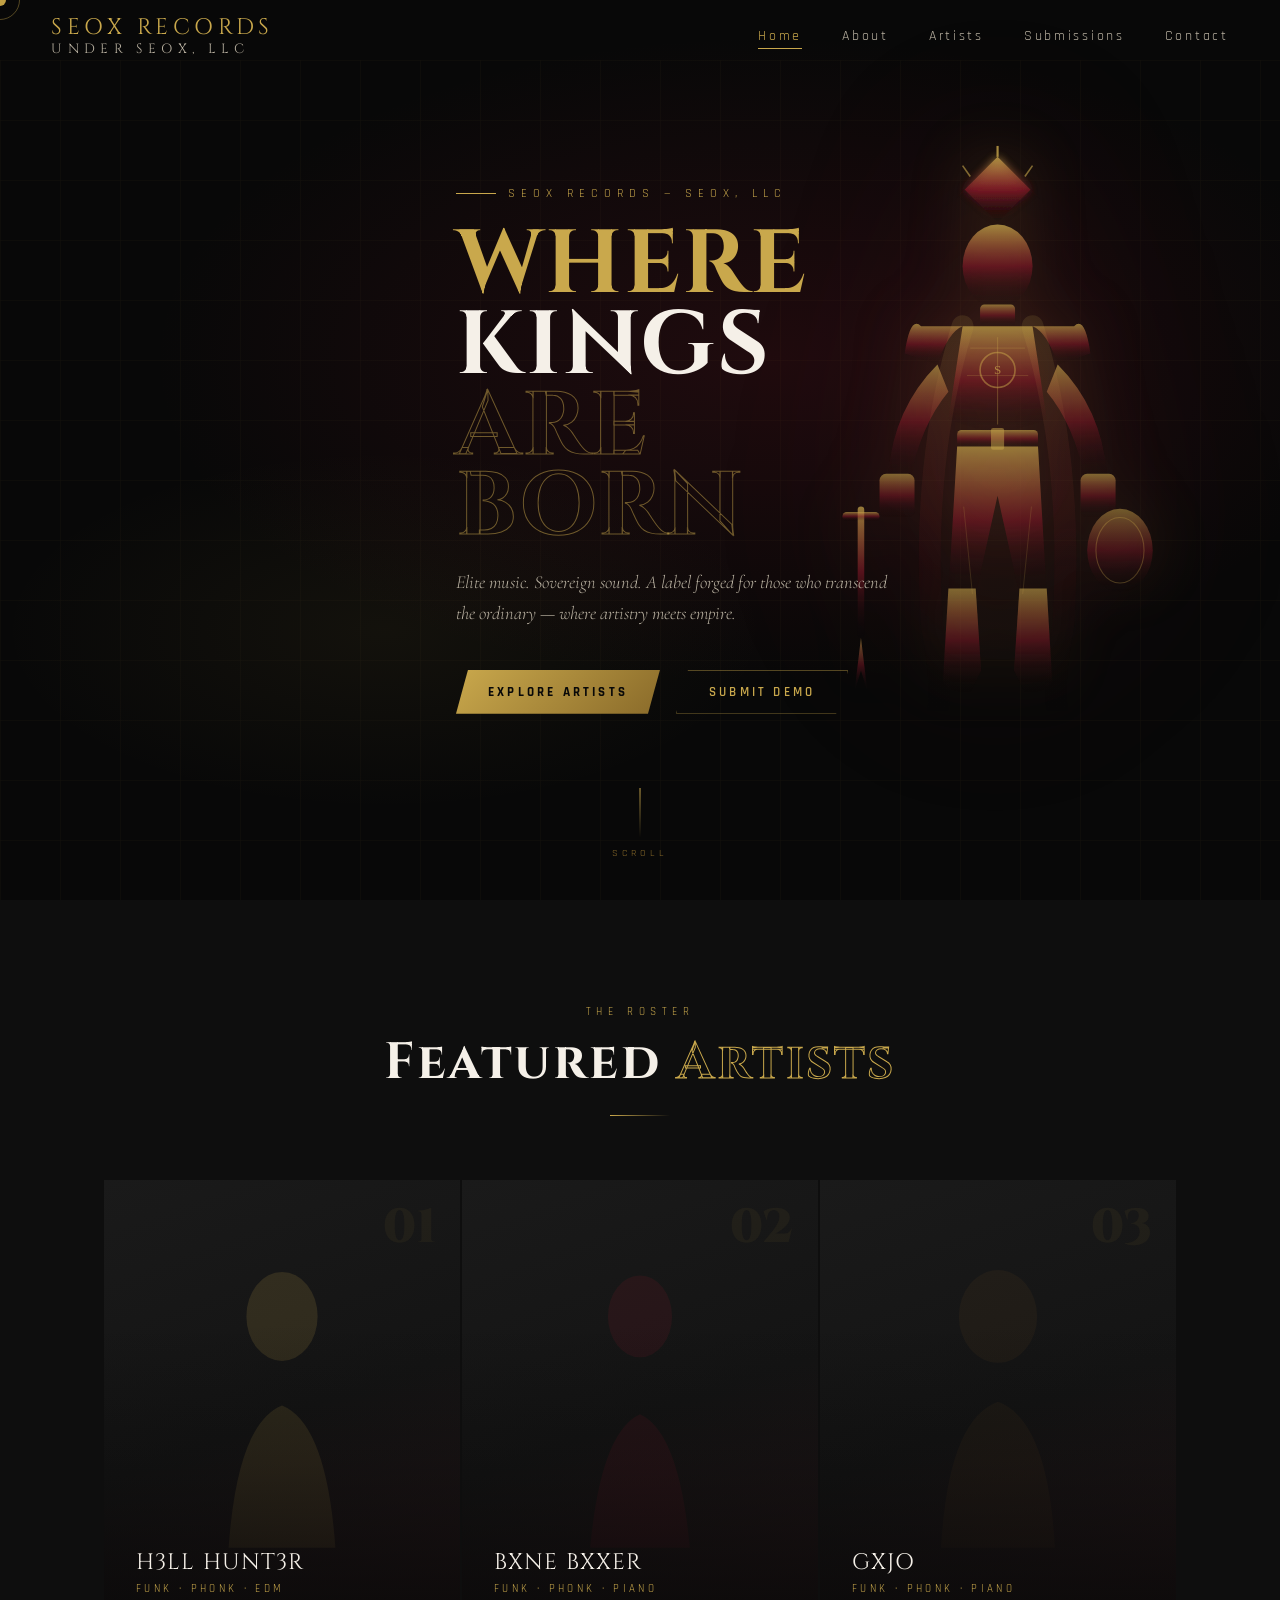
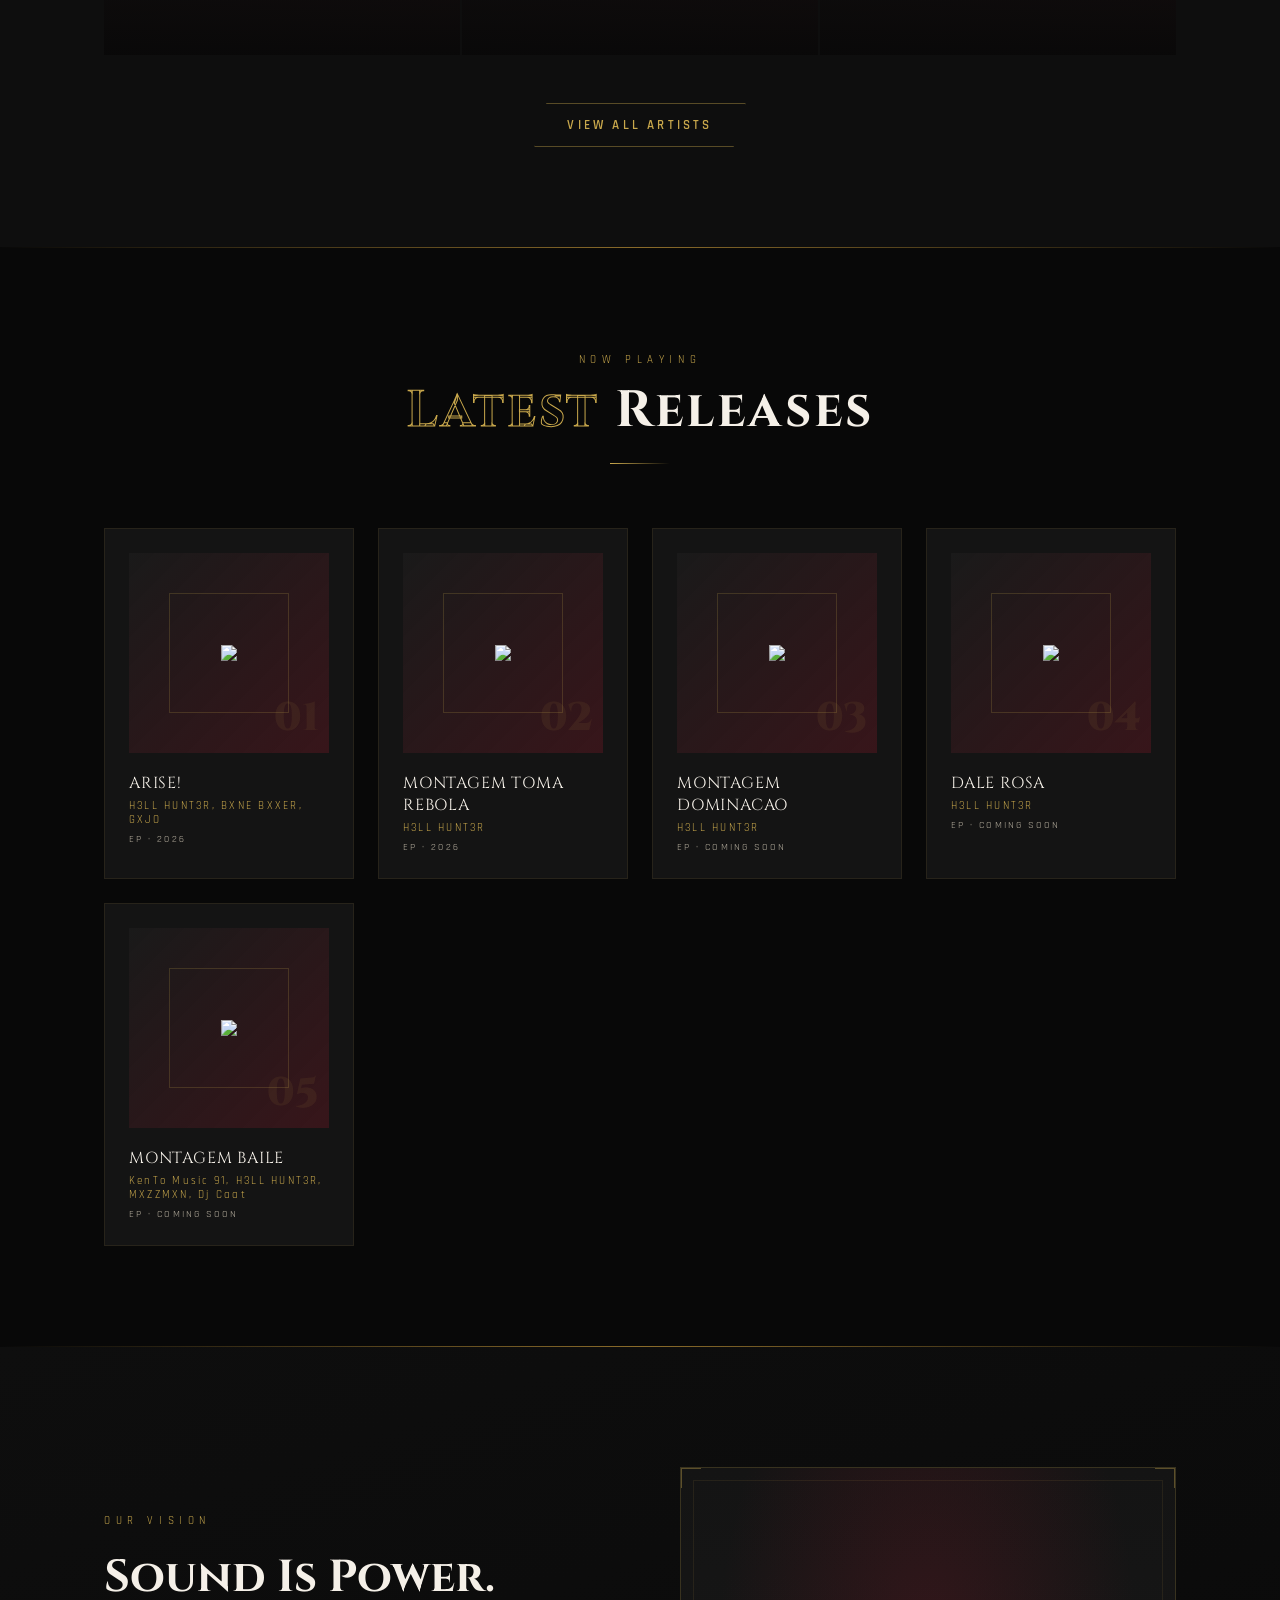
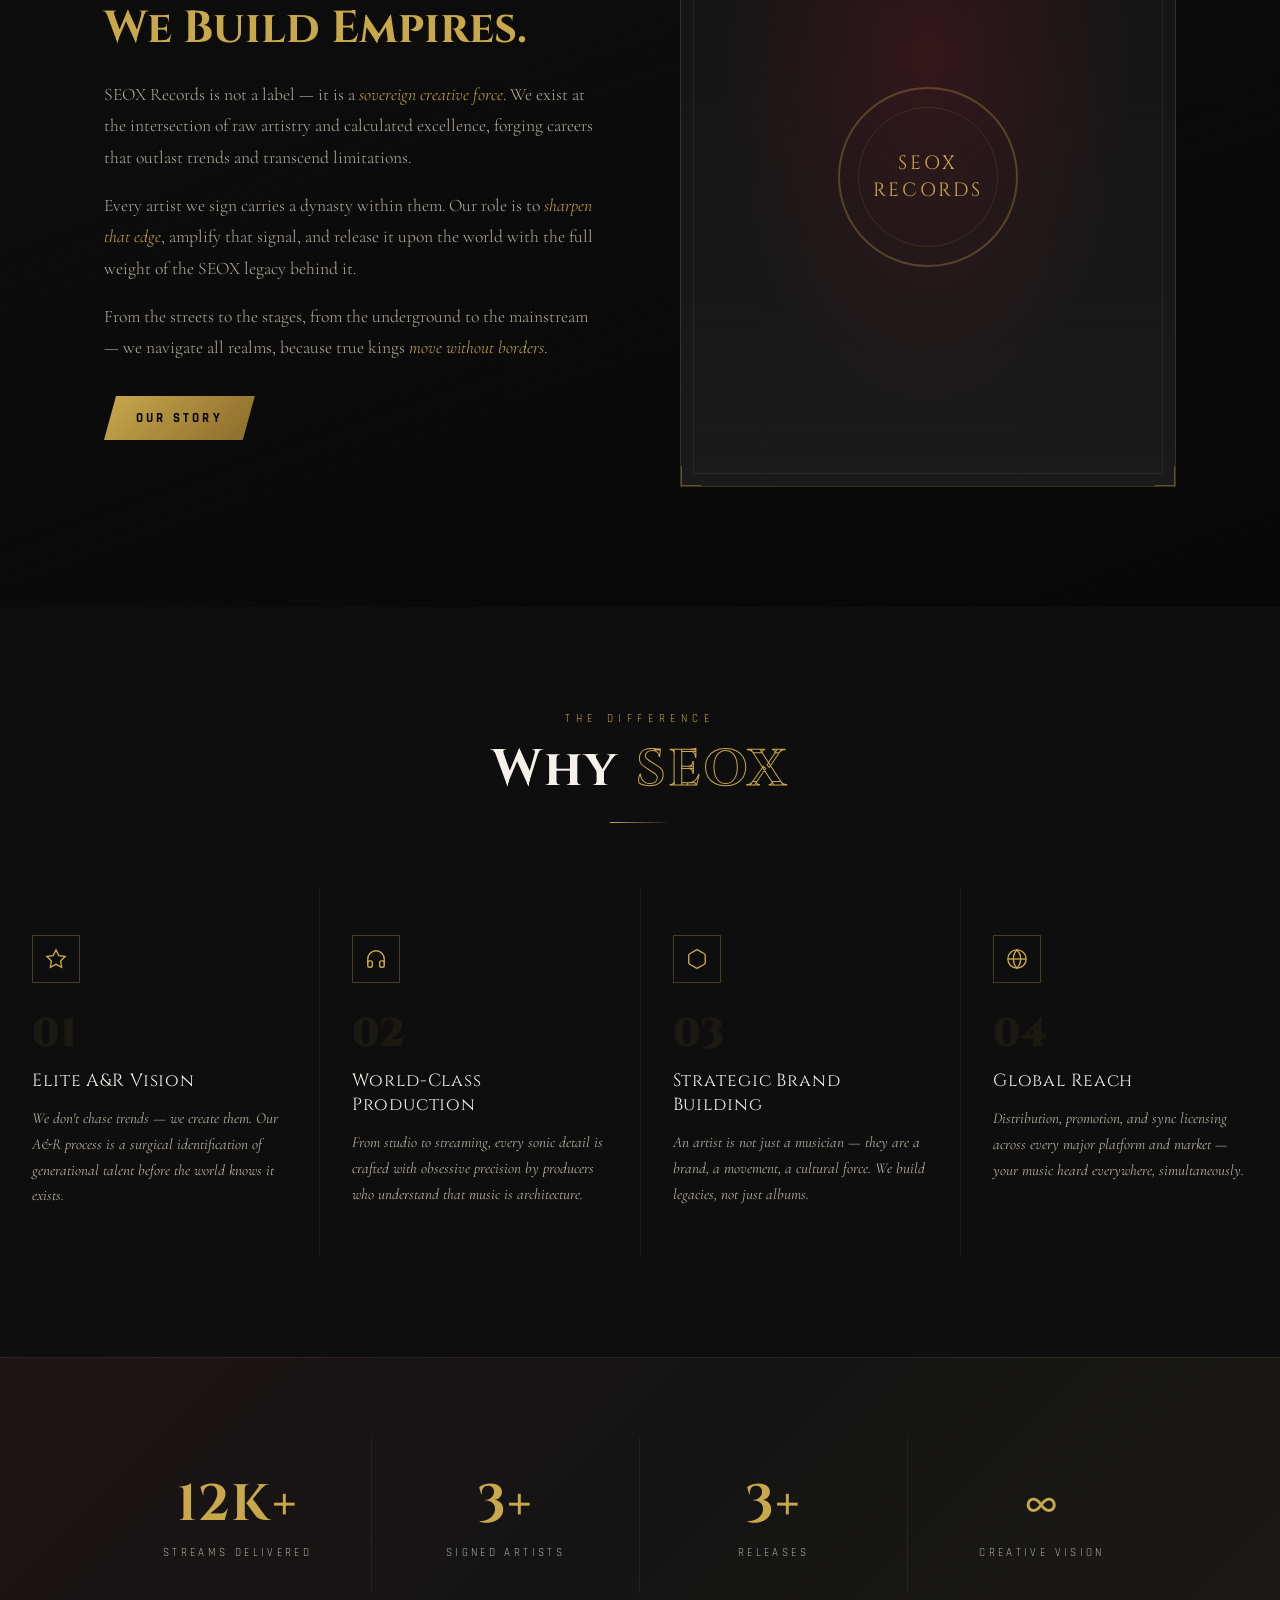
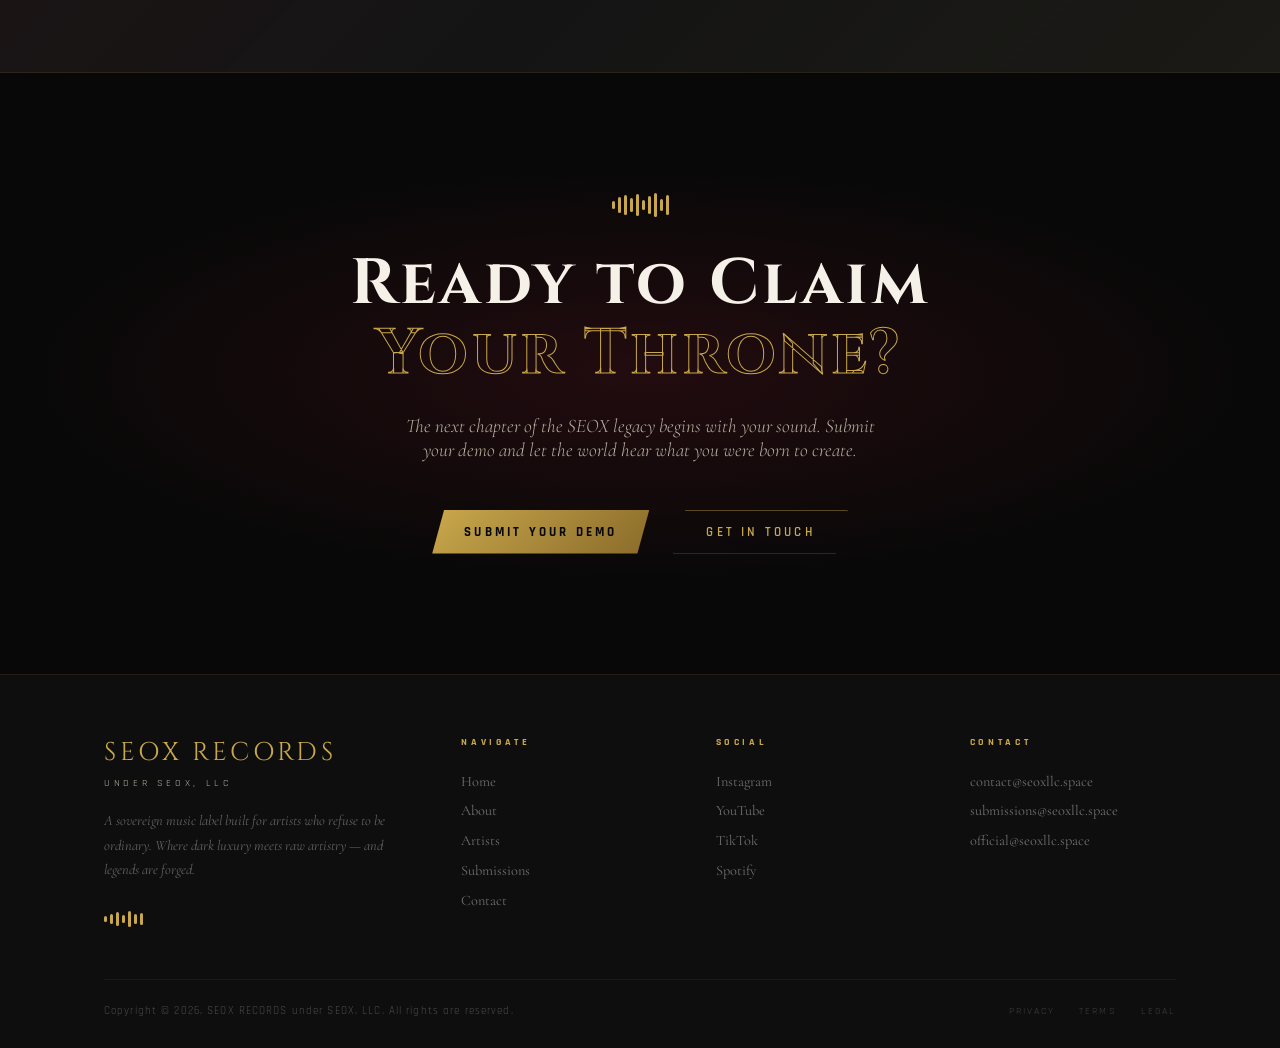
==== commit eec2cd45: "Update index.html" ====
--- a/index.html
+++ b/index.html
@@ -1284,7 +1284,7 @@
           </div>
           <div class="release-title">MONTAGEM DOMINACAO</div>
           <div class="release-artist">H3LL HUNT3R</div>
-          <div class="release-type">EP · COMMING SOON</div>
+          <div class="release-type">EP · COMING SOON</div>
         </div>
         <div class="release-card fade-up" style="transition-delay:.2s">
           <div class="release-cover">
@@ -1296,7 +1296,7 @@
           </div>
           <div class="release-title">DALE ROSA</div>
           <div class="release-artist">H3LL HUNT3R</div>
-          <div class="release-type">EP · 2026</div>
+          <div class="release-type">EP · COMING SOON</div>
         </div>
         <div class="release-card fade-up" style="transition-delay:.2s">
           <div class="release-cover">
@@ -1308,7 +1308,7 @@
           </div>
           <div class="release-title">MONTAGEM BAILE</div>
           <div class="release-artist">KenTo Music 91, H3LL HUNT3R, MXZZMXN, Dj Caat</div>
-          <div class="release-type">EP · 2026</div>
+          <div class="release-type">EP · COMING SOON</div>
         </div>
   </section>
 
